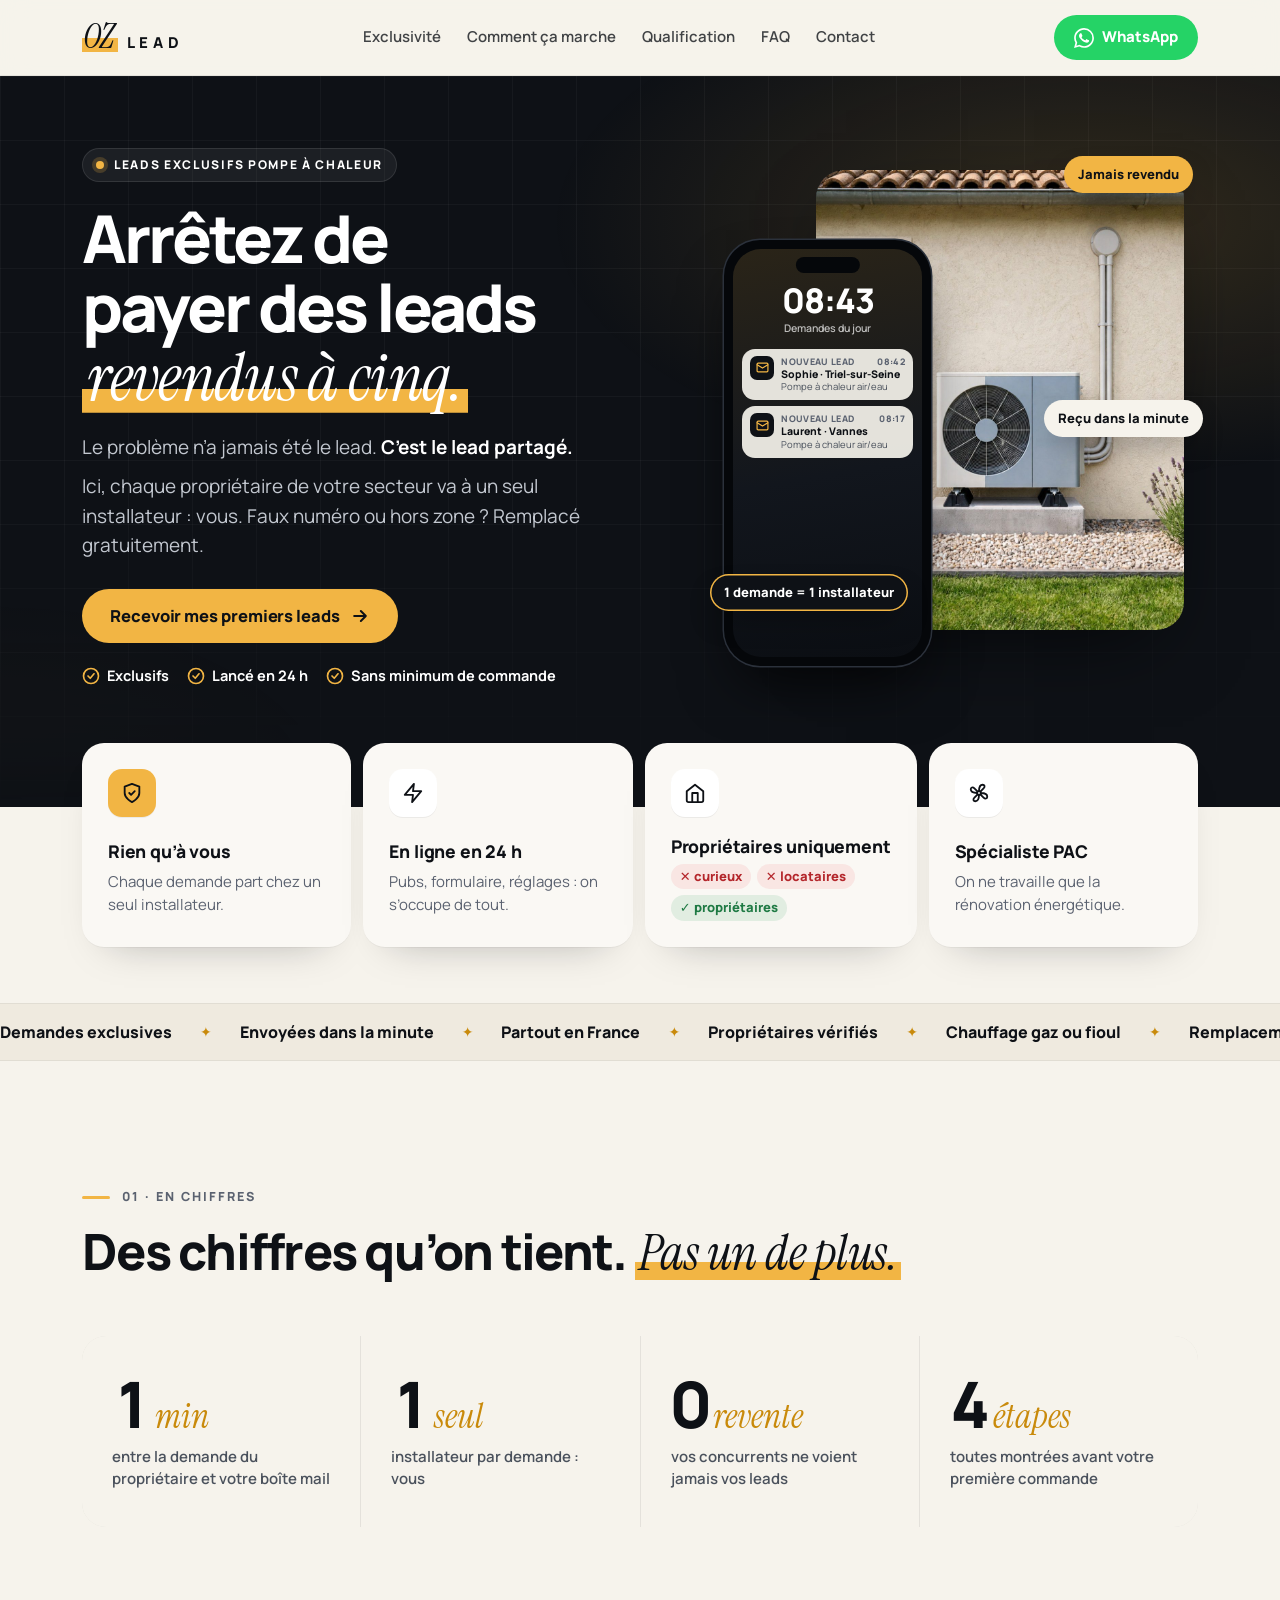
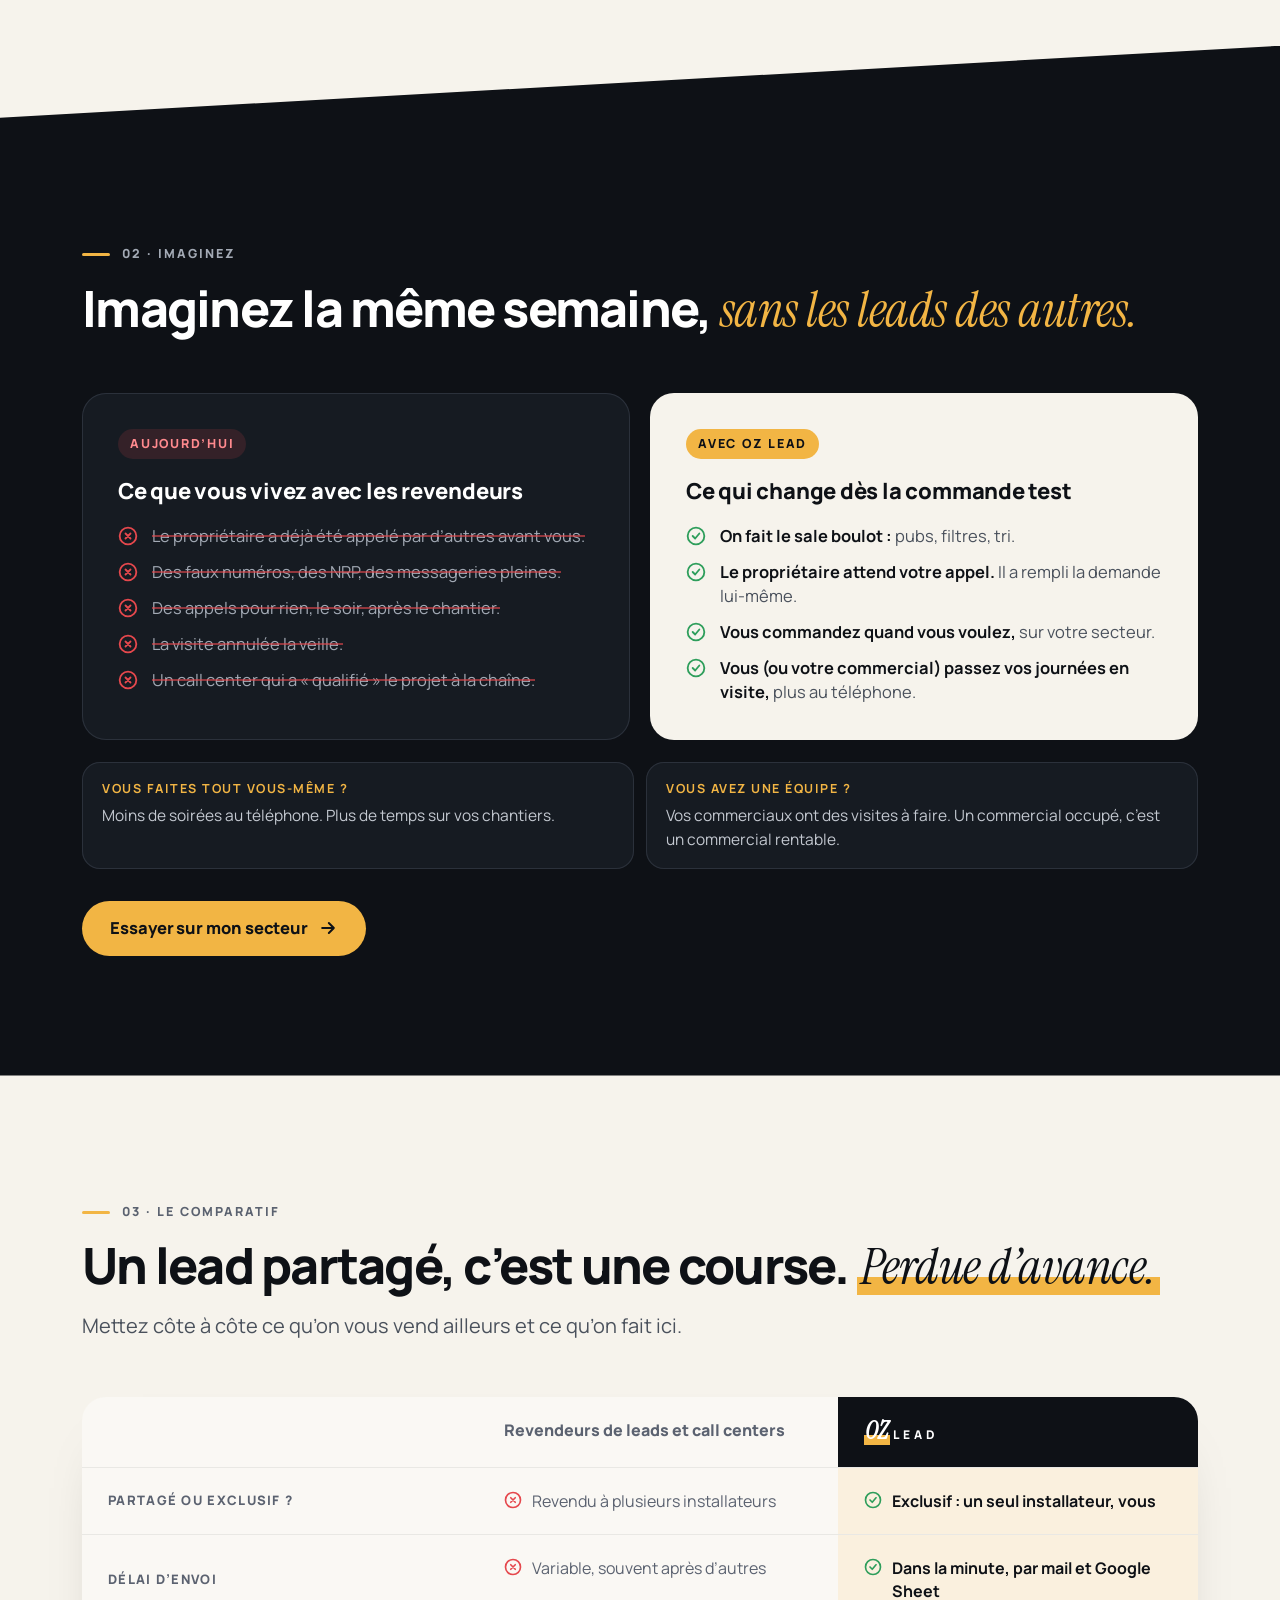
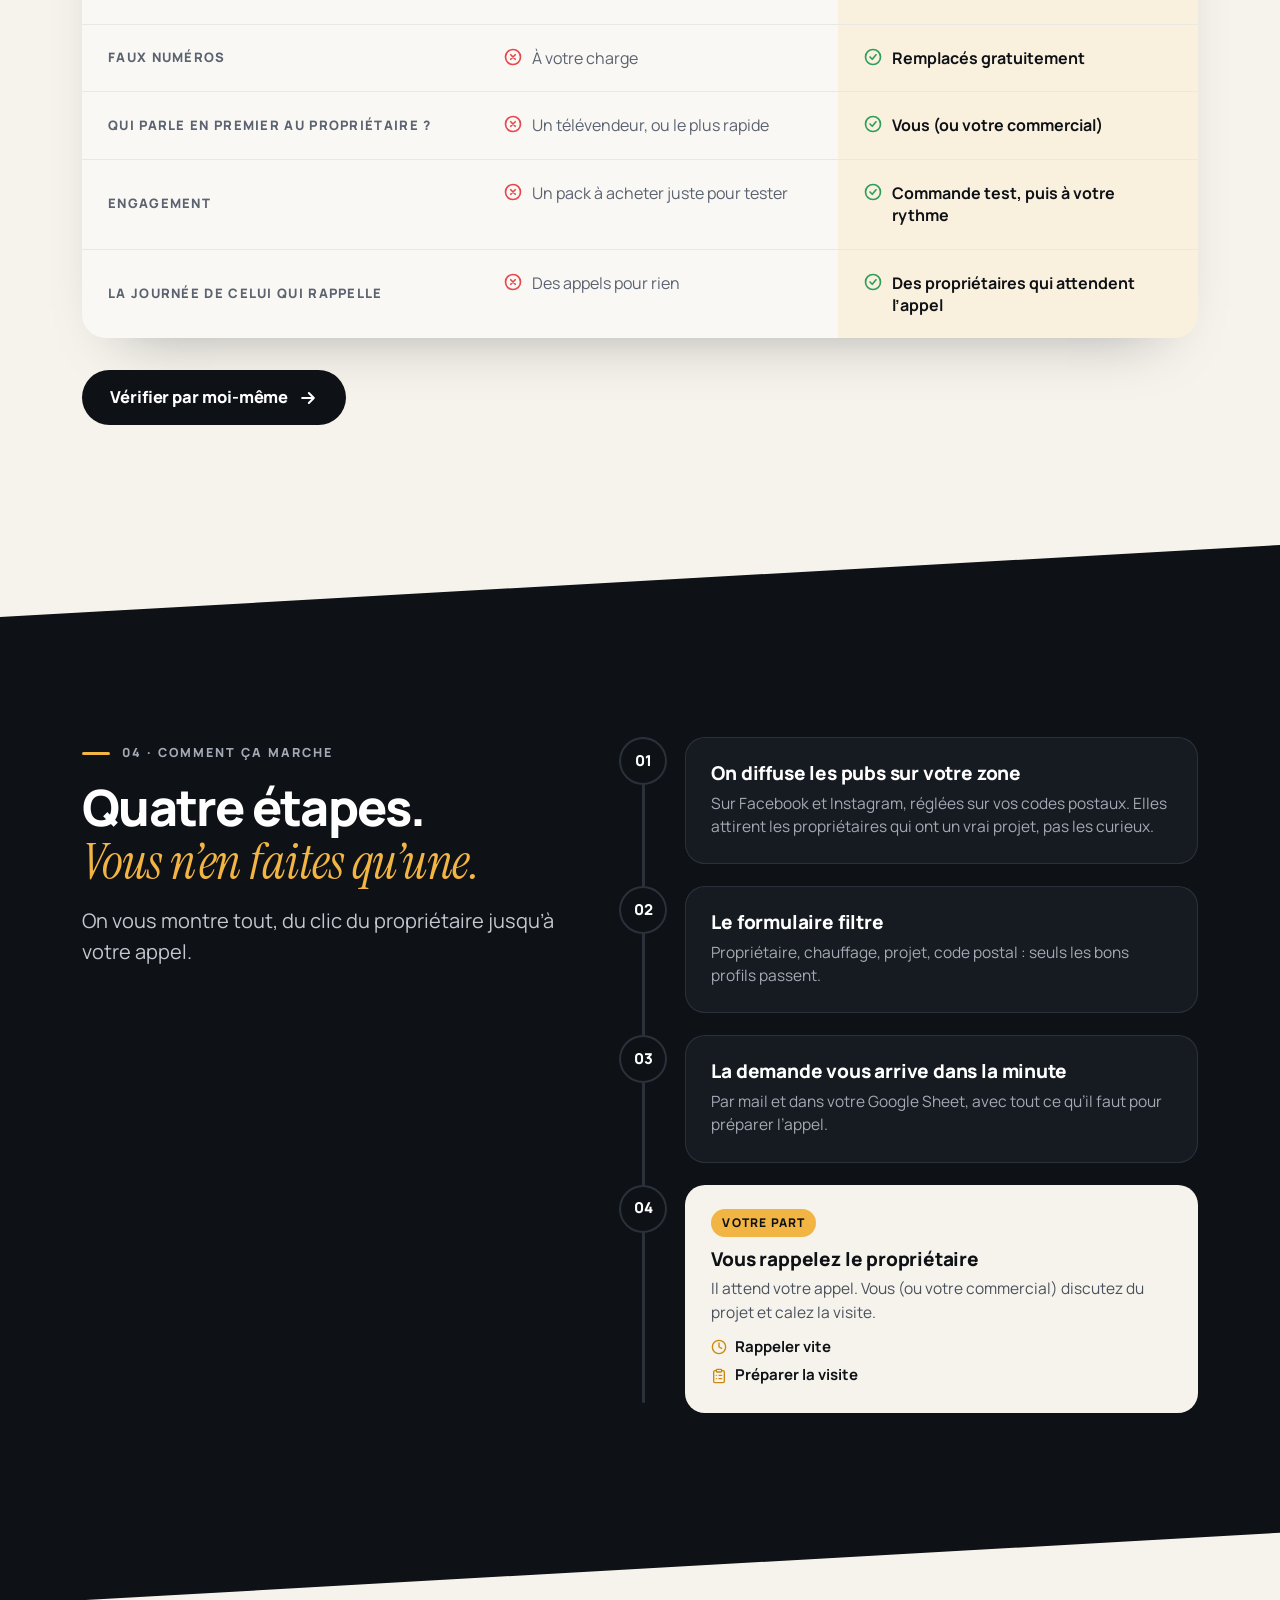
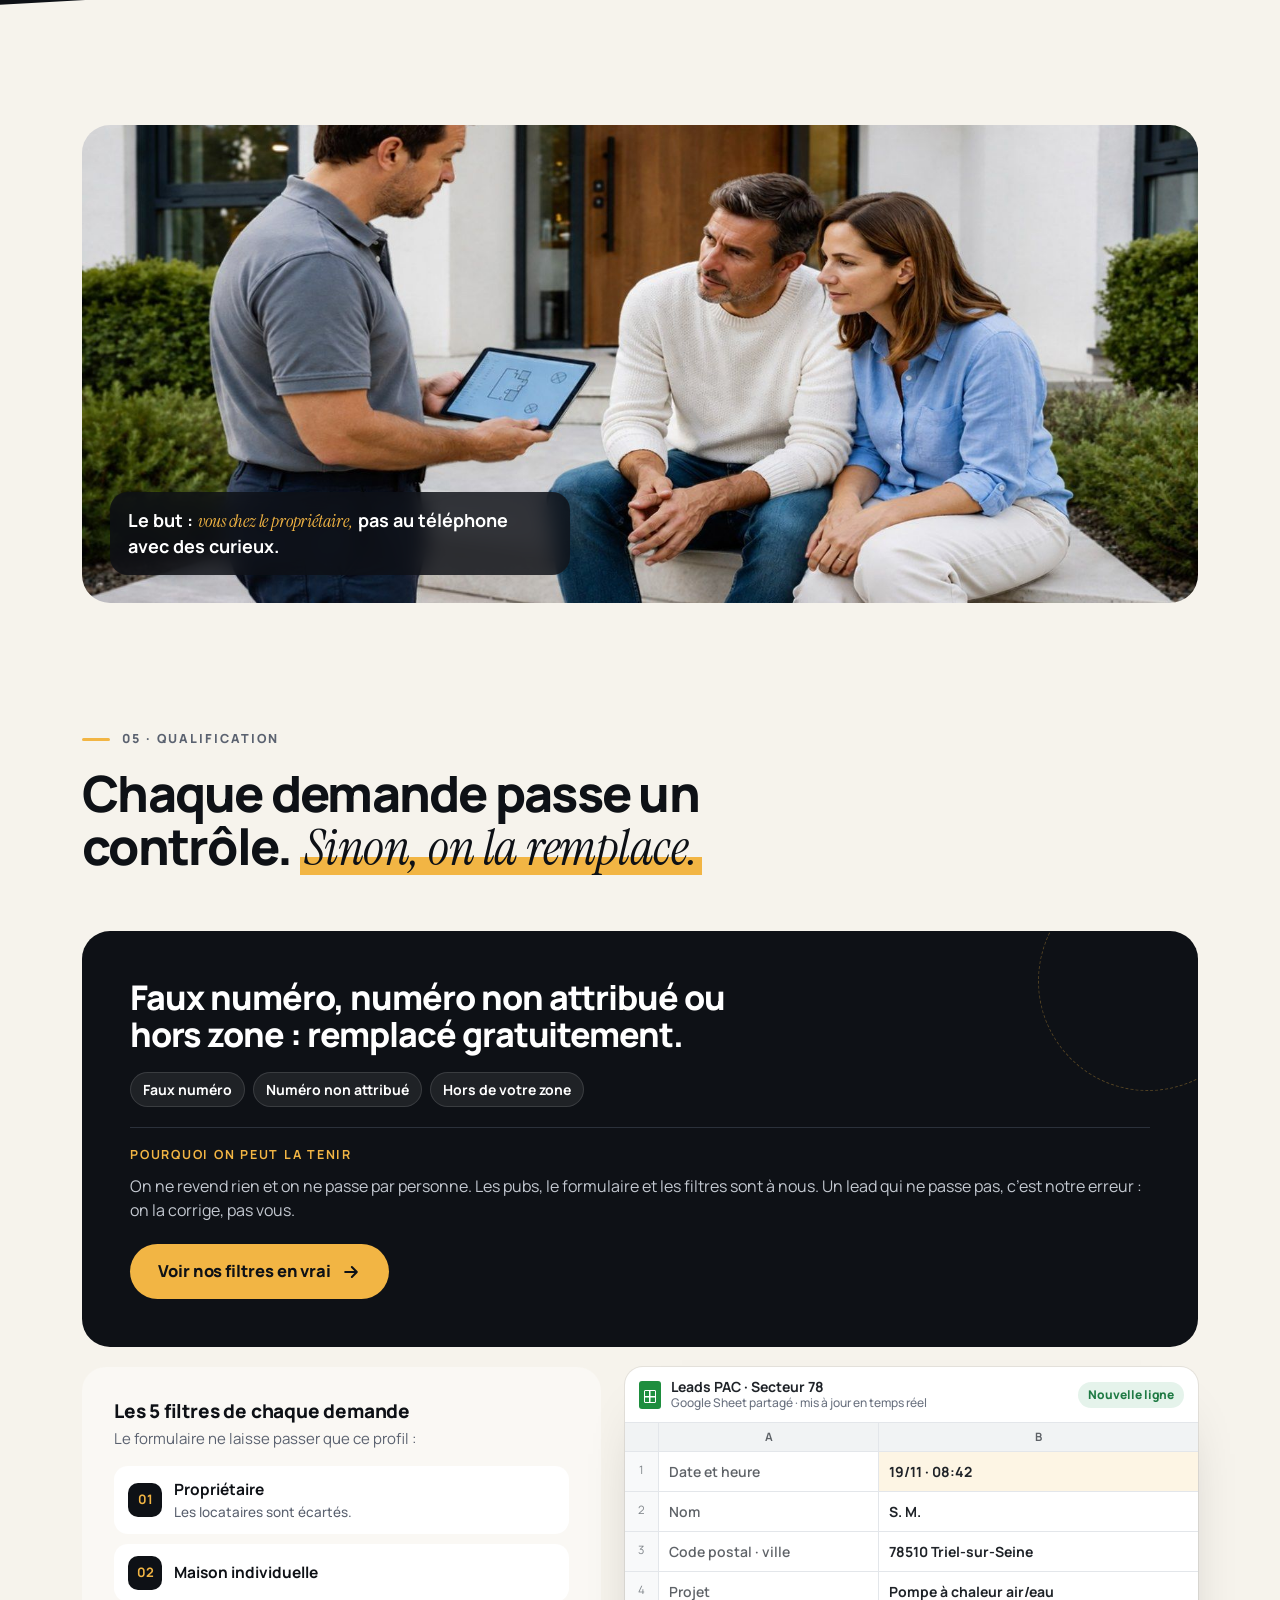
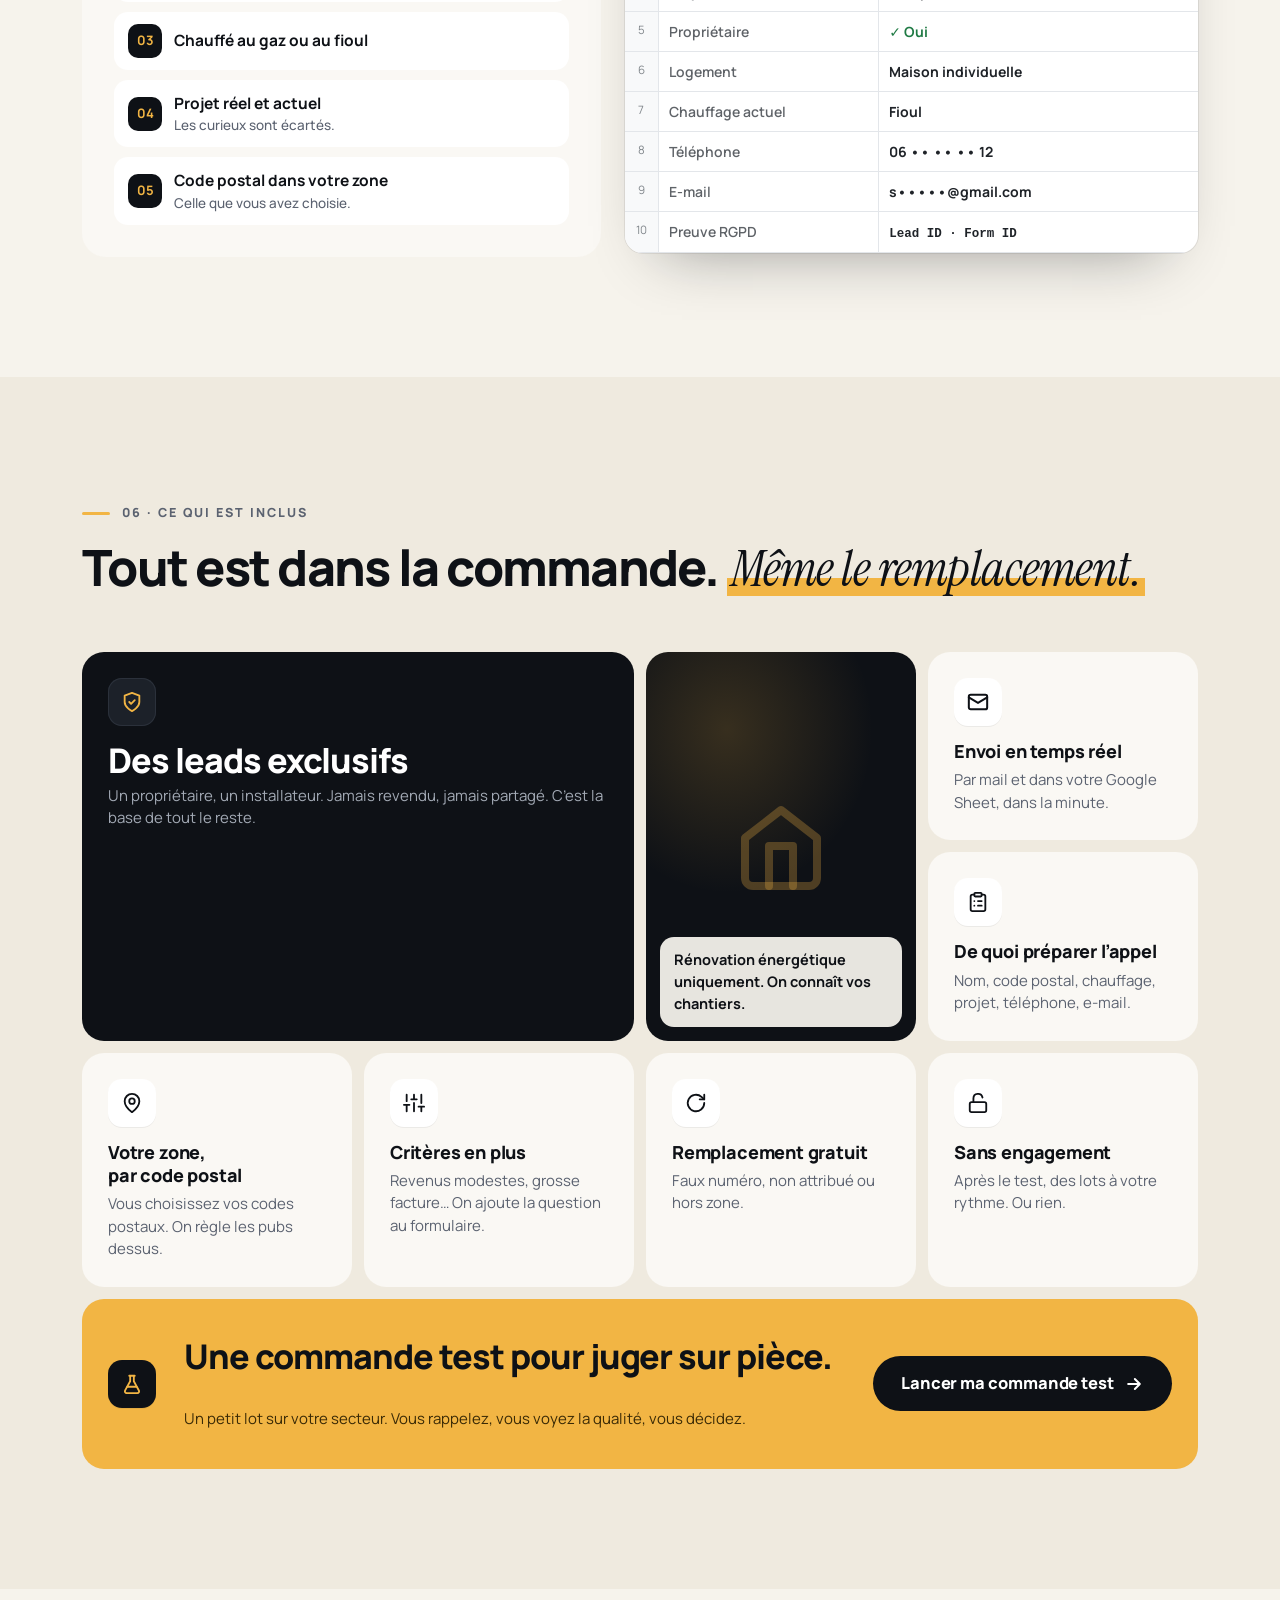
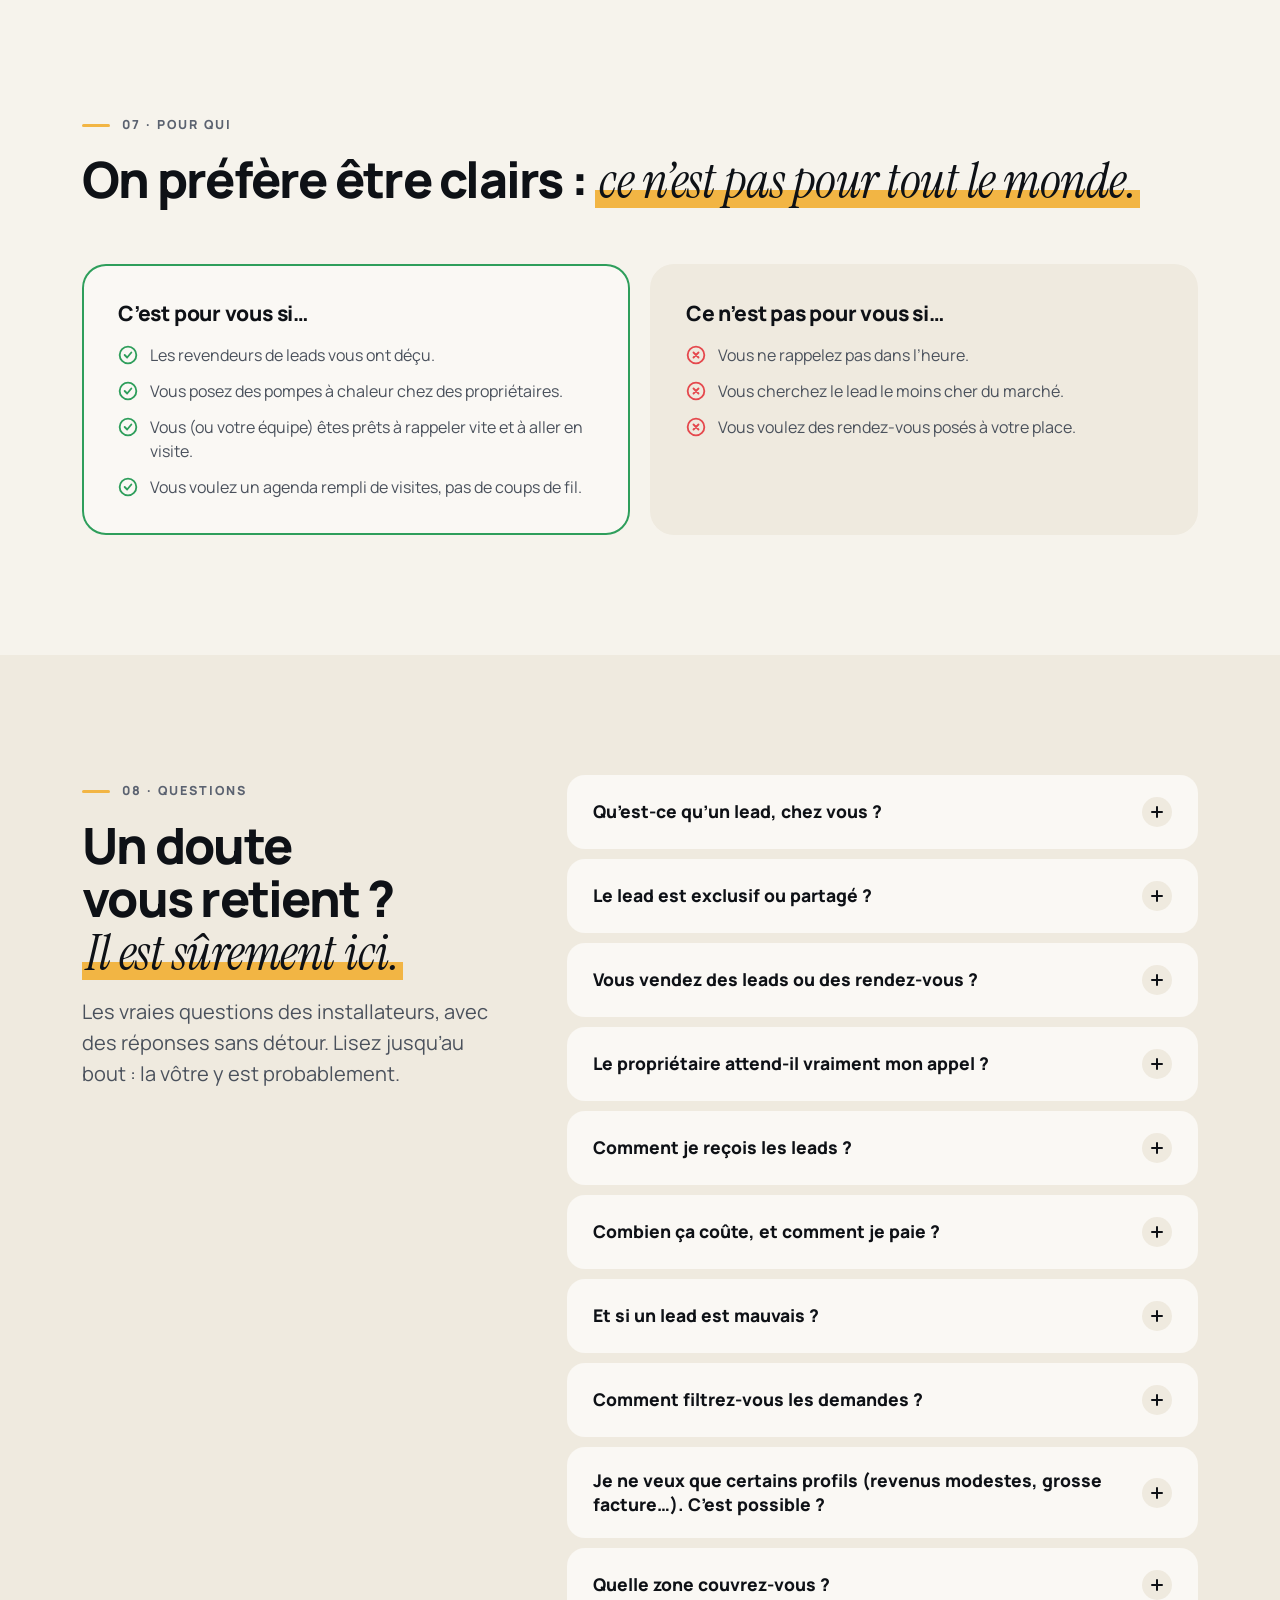
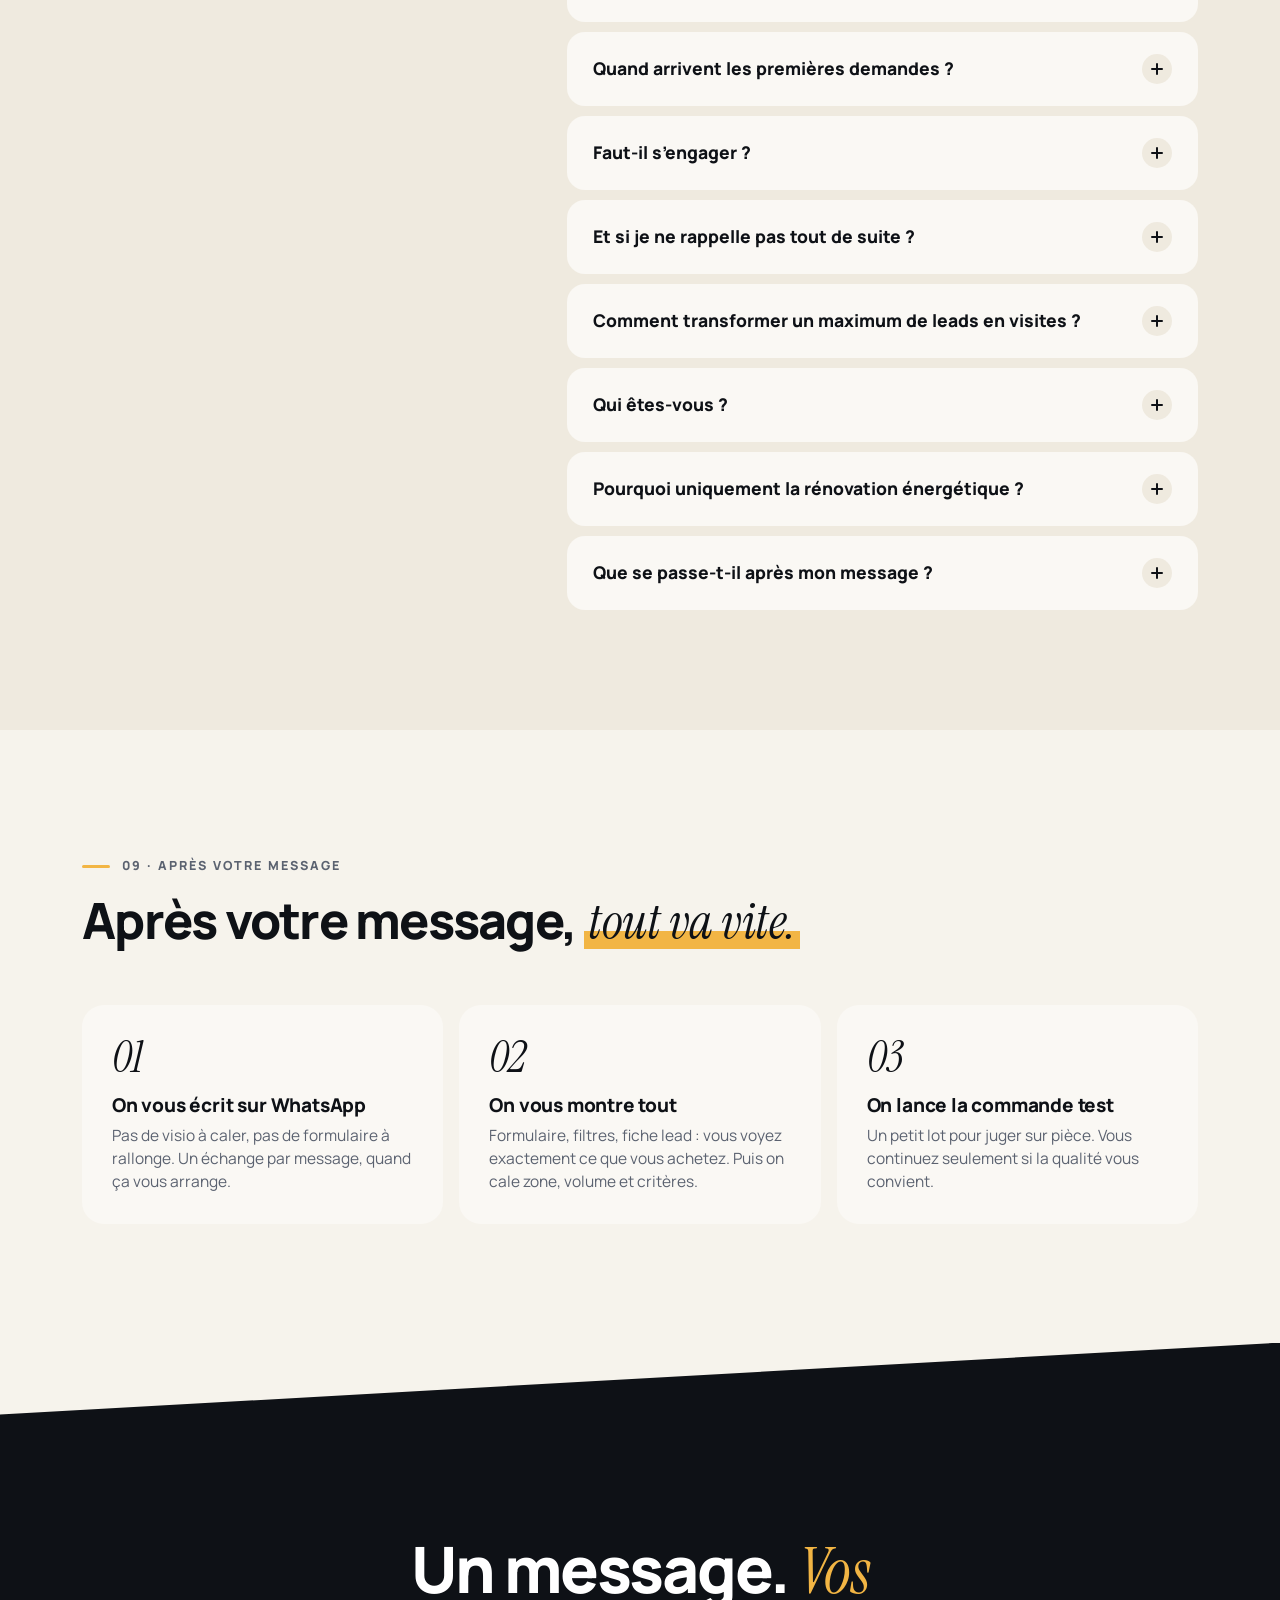
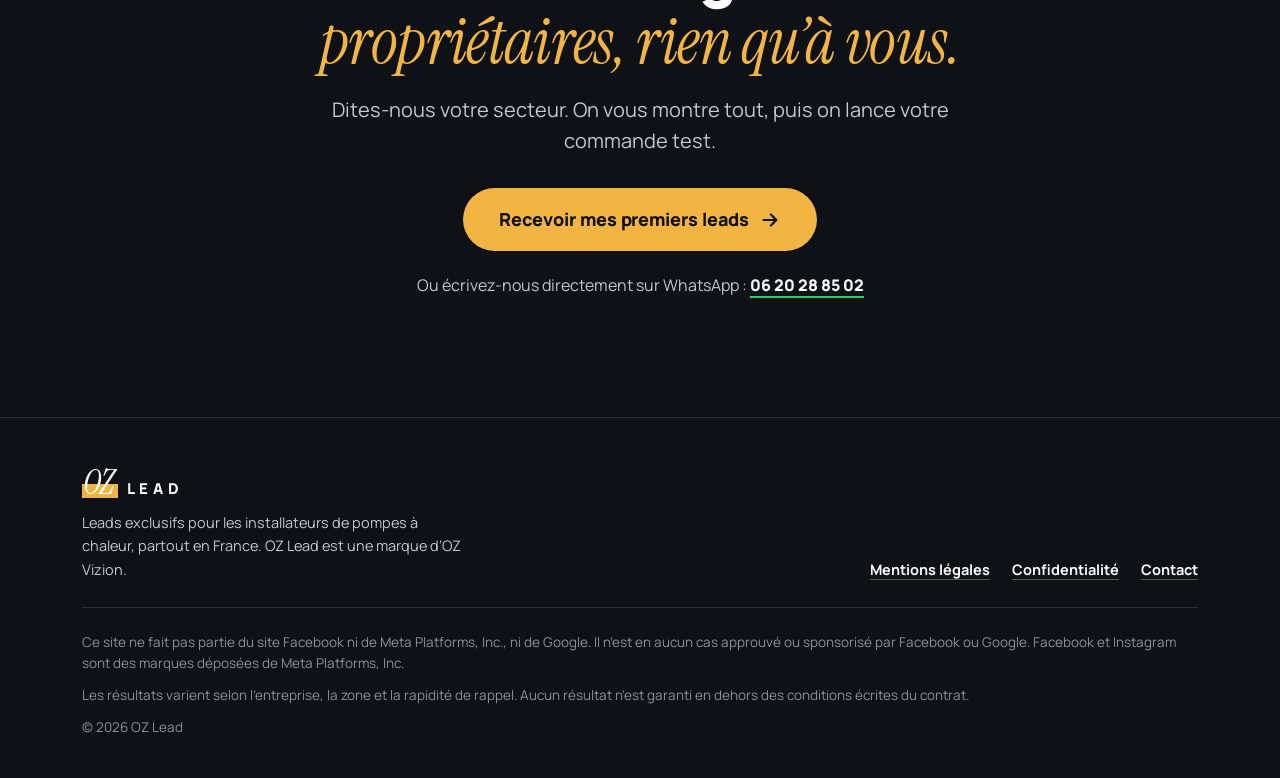
==== lead/index.html @ 81846f84 "Add files via upload" ====
<!DOCTYPE html>

<html class="no-js" lang="fr">
<head>
<meta charset="utf-8"/>
<meta content="width=device-width, initial-scale=1, viewport-fit=cover" name="viewport"/>
<title>OZ Lead · Leads exclusifs pour installateurs de pompes à chaleur</title>
<meta content="Des demandes de propriétaires pour votre secteur, envoyées à un seul installateur : vous. Filtrées, reçues dans la minute, remplacées si le numéro est faux. Commande test sans engagement." name="description"/>
<meta content="#0E1116" name="theme-color"/>
<meta content="website" property="og:type"/>
<meta content="fr_FR" property="og:locale"/>
<meta content="OZ Lead · Leads exclusifs pour installateurs PAC" property="og:title"/>
<meta content="Un propriétaire, un seul installateur : vous. Reçu dans la minute, remplacé si le numéro est faux." property="og:description"/>
<meta content="https://ozvizion.fr/lead/images/hero-pac.jpg" property="og:image"/>
<meta content="https://ozvizion.fr/lead/" property="og:url"/>
<link href="https://ozvizion.fr/lead/" rel="canonical"/>
<link href="assets/favicon.svg" rel="icon" type="image/svg+xml"/>
<link as="font" crossorigin="" href="assets/fonts/manrope.woff2" rel="preload" type="font/woff2"/>
<link as="font" crossorigin="" href="assets/fonts/instrument-serif-italic.woff2" rel="preload" type="font/woff2"/>
<link href="assets/style.css" rel="stylesheet"/>
<script>document.documentElement.classList.remove('no-js')</script>
</head>
<body class="has-mbar">
<svg aria-hidden="true" height="0" style="position:absolute" width="0">
<defs>
<symbol fill="none" id="i-arrow" stroke="currentColor" stroke-linecap="round" stroke-linejoin="round" stroke-width="2.4" viewbox="0 0 24 24"><path d="M5 12h14M13 6l6 6-6 6"></path></symbol>
<symbol fill="none" id="i-check" stroke="currentColor" stroke-linecap="round" stroke-linejoin="round" stroke-width="2.4" viewbox="0 0 24 24"><path d="M20 6 9 17l-5-5"></path></symbol>
<symbol fill="none" id="i-check-c" stroke="currentColor" stroke-linecap="round" stroke-linejoin="round" stroke-width="2.2" viewbox="0 0 24 24"><circle cx="12" cy="12" r="10"></circle><path d="m8 12 3 3 5-6"></path></symbol>
<symbol fill="none" id="i-x-c" stroke="currentColor" stroke-linecap="round" stroke-linejoin="round" stroke-width="2.2" viewbox="0 0 24 24"><circle cx="12" cy="12" r="10"></circle><path d="m15 9-6 6M9 9l6 6"></path></symbol>
<symbol fill="none" id="i-x" stroke="currentColor" stroke-linecap="round" stroke-linejoin="round" stroke-width="2.6" viewbox="0 0 24 24"><path d="M18 6 6 18M6 6l12 12"></path></symbol>
<symbol fill="none" id="i-mail" stroke="currentColor" stroke-linecap="round" stroke-linejoin="round" stroke-width="2.2" viewbox="0 0 24 24"><rect height="16" rx="2" width="20" x="2" y="4"></rect><path d="m22 7-10 6L2 7"></path></symbol>
<symbol fill="none" id="i-shield" stroke="currentColor" stroke-linecap="round" stroke-linejoin="round" stroke-width="2" viewbox="0 0 24 24"><path d="M12 22s8-4 8-10V5l-8-3-8 3v7c0 6 8 10 8 10z"></path><path d="m9 12 2 2 4-4"></path></symbol>
<symbol fill="none" id="i-zap" stroke="currentColor" stroke-linecap="round" stroke-linejoin="round" stroke-width="2" viewbox="0 0 24 24"><path d="M13 2 3 14h9l-1 8 10-12h-9l1-8z"></path></symbol>
<symbol fill="none" id="i-home" stroke="currentColor" stroke-linecap="round" stroke-linejoin="round" stroke-width="2" viewbox="0 0 24 24"><path d="m3 10 9-7 9 7v10a2 2 0 0 1-2 2H5a2 2 0 0 1-2-2z"></path><path d="M9 22V12h6v10"></path></symbol>
<symbol fill="none" id="i-fan" stroke="currentColor" stroke-linecap="round" stroke-linejoin="round" stroke-width="2" viewbox="0 0 24 24"><circle cx="12" cy="12" r="2"></circle><path d="M12 10c0-4 1-7 4-7 2 0 3 2 1 4l-3 3M14 12c4 0 7 1 7 4 0 2-2 3-4 1l-3-3M12 14c0 4-1 7-4 7-2 0-3-2-1-4l3-3M10 12c-4 0-7-1-7-4 0-2 2-3 4-1l3 3"></path></symbol>
<symbol fill="none" id="i-pin" stroke="currentColor" stroke-linecap="round" stroke-linejoin="round" stroke-width="2" viewbox="0 0 24 24"><path d="M20 10c0 6-8 12-8 12s-8-6-8-12a8 8 0 0 1 16 0z"></path><circle cx="12" cy="10" r="3"></circle></symbol>
<symbol fill="none" id="i-sliders" stroke="currentColor" stroke-linecap="round" stroke-linejoin="round" stroke-width="2" viewbox="0 0 24 24"><path d="M4 21v-7M4 10V3M12 21v-9M12 8V3M20 21v-5M20 12V3M1 14h6M9 8h6M17 16h6"></path></symbol>
<symbol fill="none" id="i-refresh" stroke="currentColor" stroke-linecap="round" stroke-linejoin="round" stroke-width="2" viewbox="0 0 24 24"><path d="M21 12a9 9 0 1 1-3-6.7L21 8"></path><path d="M21 3v5h-5"></path></symbol>
<symbol fill="none" id="i-flask" stroke="currentColor" stroke-linecap="round" stroke-linejoin="round" stroke-width="2" viewbox="0 0 24 24"><path d="M9 3h6M10 3v6L4.5 19A2 2 0 0 0 6.2 22h11.6a2 2 0 0 0 1.7-3L14 9V3"></path><path d="M7 15h10"></path></symbol>
<symbol fill="none" id="i-unlock" stroke="currentColor" stroke-linecap="round" stroke-linejoin="round" stroke-width="2" viewbox="0 0 24 24"><rect height="11" rx="2" width="18" x="3" y="11"></rect><path d="M7 11V7a5 5 0 0 1 9.9-1"></path></symbol>
<symbol fill="none" id="i-phone" stroke="currentColor" stroke-linecap="round" stroke-linejoin="round" stroke-width="2" viewbox="0 0 24 24"><path d="M22 16.9v3a2 2 0 0 1-2.2 2 19.8 19.8 0 0 1-8.6-3.1 19.5 19.5 0 0 1-6-6A19.8 19.8 0 0 1 2.1 4.2 2 2 0 0 1 4.1 2h3a2 2 0 0 1 2 1.7c.1.9.4 1.8.7 2.7a2 2 0 0 1-.5 2.1L8 9.8a16 16 0 0 0 6 6l1.3-1.3a2 2 0 0 1 2.1-.4c.9.3 1.8.6 2.7.7a2 2 0 0 1 1.7 2z"></path></symbol>
<symbol fill="none" id="i-clip" stroke="currentColor" stroke-linecap="round" stroke-linejoin="round" stroke-width="2" viewbox="0 0 24 24"><rect height="4" rx="1" width="8" x="8" y="2"></rect><path d="M16 4h2a2 2 0 0 1 2 2v14a2 2 0 0 1-2 2H6a2 2 0 0 1-2-2V6a2 2 0 0 1 2-2h2"></path><path d="M12 11h4M12 16h4M8 11h.01M8 16h.01"></path></symbol>
<symbol fill="none" id="i-sheet" stroke="currentColor" stroke-linecap="round" stroke-linejoin="round" stroke-width="2" viewbox="0 0 24 24"><rect height="18" rx="2" width="18" x="3" y="3"></rect><path d="M3 9h18M3 15h18M9 3v18"></path></symbol>
<symbol fill="none" id="i-clock" stroke="currentColor" stroke-linecap="round" stroke-linejoin="round" stroke-width="2" viewbox="0 0 24 24"><circle cx="12" cy="12" r="10"></circle><path d="M12 6v6l4 2"></path></symbol>
<symbol fill="none" id="i-msg" stroke="currentColor" stroke-linecap="round" stroke-linejoin="round" stroke-width="2" viewbox="0 0 24 24"><path d="M21 11.5a8.4 8.4 0 0 1-12.4 7.4L3 21l2.1-5.6A8.4 8.4 0 1 1 21 11.5z"></path></symbol>
<symbol fill="none" id="i-eye" stroke="currentColor" stroke-linecap="round" stroke-linejoin="round" stroke-width="2" viewbox="0 0 24 24"><path d="M2 12s3.5-7 10-7 10 7 10 7-3.5 7-10 7S2 12 2 12z"></path><circle cx="12" cy="12" r="3"></circle></symbol>
<symbol fill="none" id="i-mega" stroke="currentColor" stroke-linecap="round" stroke-linejoin="round" stroke-width="2" viewbox="0 0 24 24"><path d="m3 11 18-5v12L3 13v-2z"></path><path d="M11.6 16.8a3 3 0 1 1-5.8-1.6"></path></symbol>
<symbol fill="none" id="i-filter" stroke="currentColor" stroke-linecap="round" stroke-linejoin="round" stroke-width="2" viewbox="0 0 24 24"><path d="M22 3H2l8 9.5V19l4 2v-8.5L22 3z"></path></symbol>
<symbol fill="currentColor" id="i-wa" viewbox="0 0 24 24"><path d="M17.472 14.382c-.297-.149-1.758-.867-2.03-.967-.273-.099-.471-.148-.67.15-.197.297-.767.966-.94 1.164-.173.199-.347.223-.644.075-.297-.15-1.255-.463-2.39-1.475-.883-.788-1.48-1.761-1.653-2.059-.173-.297-.018-.458.13-.606.134-.133.298-.347.446-.52.149-.174.198-.298.298-.497.099-.198.05-.371-.025-.52-.075-.149-.669-1.612-.916-2.207-.242-.579-.487-.5-.669-.51-.173-.008-.371-.01-.57-.01-.198 0-.52.074-.792.372-.272.297-1.04 1.016-1.04 2.479 0 1.462 1.065 2.875 1.213 3.074.149.198 2.096 3.2 5.077 4.487.709.306 1.262.489 1.694.625.712.227 1.36.195 1.871.118.571-.085 1.758-.719 2.006-1.413.248-.694.248-1.289.173-1.413-.074-.124-.272-.198-.57-.347m-5.421 7.403h-.004a9.87 9.87 0 0 1-5.031-1.378l-.361-.214-3.741.982.998-3.648-.235-.374a9.86 9.86 0 0 1-1.51-5.26c.001-5.45 4.436-9.884 9.888-9.884 2.64 0 5.122 1.03 6.988 2.898a9.825 9.825 0 0 1 2.893 6.994c-.003 5.45-4.437 9.884-9.885 9.884m8.413-18.297A11.815 11.815 0 0 0 12.05 0C5.495 0 .16 5.335.157 11.892c0 2.096.547 4.142 1.588 5.945L.057 24l6.305-1.654a11.882 11.882 0 0 0 5.683 1.448h.005c6.554 0 11.89-5.335 11.893-11.893a11.821 11.821 0 0 0-3.48-8.413z"></path></symbol>
</defs>
</svg>
<a class="sr-only" href="#main">Aller au contenu</a>
<header class="topbar">
<div class="wrap">
<a aria-label="OZ Lead, accueil" class="logo" href="#top">
<span class="logo__oz">OZ</span><span class="logo__word">LEAD</span>
</a>
<nav aria-label="Navigation principale" class="nav">
<a href="#exclusif">Exclusivité</a>
<a href="#comment">Comment ça marche</a>
<a href="#qualification">Qualification</a>
<a href="#faq">FAQ</a>
<a href="contact.html">Contact</a>
</nav>
<div class="topbar__right">
<a class="topbar__contact" href="contact.html">Contact</a>
<a aria-label="Écrire sur WhatsApp" class="btn btn--wa btn--top" href="https://wa.me/33620288502" rel="noopener" target="_blank">
<svg aria-hidden="true" class="wa-ico bounce"><use href="#i-wa"></use></svg><span class="wa-label">WhatsApp</span>
</a>
</div>
</div>
</header>
<main id="main">
<!-- ================= 1. HERO ================= -->
<section class="hero" id="top">
<div class="wrap">
<div class="hero__text">
<p class="eyebrow"><span class="dot"></span>Leads exclusifs pompe à chaleur</p>
<h1>Arrêtez de payer des leads <span class="hl">revendus à cinq.</span></h1>
<p class="hero__sub">Le problème n’a jamais été le lead. <strong>C’est le lead partagé.</strong></p>
<p class="hero__sub">Ici, chaque propriétaire de votre secteur va à un seul installateur : vous. Faux numéro ou hors zone ? Remplacé gratuitement.</p>
<div class="btn-row">
<button class="btn btn--main" data-open="" type="button">Recevoir mes premiers leads <svg aria-hidden="true" class="arrow" height="20" width="20"><use href="#i-arrow"></use></svg></button>
</div>
<ul class="badges">
<li><svg aria-hidden="true" height="18" width="18"><use href="#i-check-c"></use></svg>Exclusifs</li>
<li><svg aria-hidden="true" height="18" width="18"><use href="#i-check-c"></use></svg>Lancé en 24 h</li>
<li><svg aria-hidden="true" height="18" width="18"><use href="#i-check-c"></use></svg>Sans minimum de commande</li>
</ul>
</div>
<div aria-hidden="true" class="hero__visual">
<div class="photo photo--hero">
<img alt="" fetchpriority="high" height="1350" src="images/hero-pac.jpg" width="1080"/>
</div>
<div class="phone">
<div class="phone__screen">
<div class="phone__time">08:43</div>
<div class="phone__date">Demandes du jour</div>
<div class="notifs">
<div class="notif"><div class="notif__ico"><svg><use href="#i-mail"></use></svg></div><div><div class="notif__top"><span>Nouveau lead</span><span>08:42</span></div><div class="notif__title">Sophie · Triel-sur-Seine</div><div class="notif__txt">Pompe à chaleur air/eau</div></div></div>
<div class="notif"><div class="notif__ico"><svg><use href="#i-mail"></use></svg></div><div><div class="notif__top"><span>Nouveau lead</span><span>08:17</span></div><div class="notif__title">Laurent · Vannes</div><div class="notif__txt">Pompe à chaleur air/eau</div></div></div>
<div class="notif"><div class="notif__ico"><svg><use href="#i-mail"></use></svg></div><div><div class="notif__top"><span>Nouveau lead</span><span>07:56</span></div><div class="notif__title">Nadia · Valence</div><div class="notif__txt">Pompe à chaleur air/eau</div></div></div>
<div class="notif"><div class="notif__ico"><svg><use href="#i-mail"></use></svg></div><div><div class="notif__top"><span>Nouveau lead</span><span>07:31</span></div><div class="notif__title">Thomas · Reims</div><div class="notif__txt">Pompe à chaleur air/eau</div></div></div>
</div>
</div>
</div>
<span class="sticker sticker--amber s1">Jamais revendu</span>
<span class="sticker sticker--line s2">1 demande = 1 installateur</span>
<span class="sticker sticker--cream s3">Reçu dans la minute</span>
</div>
</div>
</section>
<!-- ================= 1 bis. BÉNÉFICES ================= -->
<section class="benefits" id="exclusif">
<div class="wrap">
<div class="benefits__grid">
<article class="benefit reveal">
<div class="ico ico--amber"><svg aria-hidden="true"><use href="#i-shield"></use></svg></div>
<h3>Rien qu’à vous</h3>
<p>Chaque demande part chez un seul installateur.</p>
</article>
<article class="benefit reveal">
<div class="ico"><svg aria-hidden="true"><use href="#i-zap"></use></svg></div>
<h3>En ligne en 24 h</h3>
<p>Pubs, formulaire, réglages : on s’occupe de tout.</p>
</article>
<article class="benefit reveal">
<div class="ico"><svg aria-hidden="true"><use href="#i-home"></use></svg></div>
<h3>Propriétaires uniquement</h3>
<div class="tags"><span class="tag tag--no">✕ curieux</span><span class="tag tag--no">✕ locataires</span><span class="tag tag--yes">✓ propriétaires</span></div>
</article>
<article class="benefit reveal">
<div class="ico"><svg aria-hidden="true"><use href="#i-fan"></use></svg></div>
<h3>Spécialiste PAC</h3>
<p>On ne travaille que la rénovation énergétique.</p>
</article>
</div>
</div>
<!-- ================= 2. BANDEAU DÉFILANT ================= -->
<div aria-hidden="true" class="marquee">
<div class="marquee__track">
<div class="marquee__group">
<span class="marquee__item">Demandes exclusives</span><span class="marquee__item">Envoyées dans la minute</span><span class="marquee__item">Partout en France</span><span class="marquee__item">Propriétaires vérifiés</span><span class="marquee__item">Chauffage gaz ou fioul</span><span class="marquee__item">Remplacement gratuit</span><span class="marquee__item">Réglé sur vos codes postaux</span><span class="marquee__item">Sans engagement</span>
</div>
<div class="marquee__group">
<span class="marquee__item">Demandes exclusives</span><span class="marquee__item">Envoyées dans la minute</span><span class="marquee__item">Partout en France</span><span class="marquee__item">Propriétaires vérifiés</span><span class="marquee__item">Chauffage gaz ou fioul</span><span class="marquee__item">Remplacement gratuit</span><span class="marquee__item">Réglé sur vos codes postaux</span><span class="marquee__item">Sans engagement</span>
</div>
</div>
</div>
</section>
<!-- ================= 3. COMPTEURS ================= -->
<section aria-labelledby="t-chiffres" class="section">
<div class="wrap">
<div class="section-head reveal">
<p class="kicker">01 · En chiffres</p>
<h2 id="t-chiffres">Des chiffres qu’on tient. <span class="hl">Pas un de plus.</span></h2>
</div>
<div class="counters reveal">
<div class="counter">
<div class="counter__num"><span data-count="1">1</span><span class="counter__unit">min</span></div>
<p class="counter__label">entre la demande du propriétaire et votre boîte mail</p>
</div>
<div class="counter">
<div class="counter__num"><span data-count="1">1</span><span class="counter__unit">seul</span></div>
<p class="counter__label">installateur par demande : vous</p>
</div>
<div class="counter">
<div class="counter__num"><span data-count="0" data-from="5">0</span><span class="counter__unit">revente</span></div>
<p class="counter__label">vos concurrents ne voient jamais vos leads</p>
</div>
<div class="counter">
<div class="counter__num"><span data-count="4">4</span><span class="counter__unit">étapes</span></div>
<p class="counter__label">toutes montrées avant votre première commande</p>
</div>
</div>
</div>
</section>
<!-- ================= 4. IMAGINEZ ================= -->
<section aria-labelledby="t-imaginez" class="section dark diag-top">
<div class="wrap">
<div class="section-head reveal">
<p class="kicker">02 · Imaginez</p>
<h2 id="t-imaginez">Imaginez la même semaine, <span class="hl">sans les leads des autres.</span></h2>
</div>
<div class="ba">
<div class="ba__col ba__col--before reveal">
<span class="ba__label">Aujourd’hui</span>
<h3>Ce que vous vivez avec les revendeurs</h3>
<ul>
<li><svg aria-hidden="true"><use href="#i-x-c"></use></svg><span>Le propriétaire a déjà été appelé par d’autres avant vous.</span></li>
<li><svg aria-hidden="true"><use href="#i-x-c"></use></svg><span>Des faux numéros, des NRP, des messageries pleines.</span></li>
<li><svg aria-hidden="true"><use href="#i-x-c"></use></svg><span>Des appels pour rien, le soir, après le chantier.</span></li>
<li><svg aria-hidden="true"><use href="#i-x-c"></use></svg><span>La visite annulée la veille.</span></li>
<li><svg aria-hidden="true"><use href="#i-x-c"></use></svg><span>Un call center qui a « qualifié » le projet à la chaîne.</span></li>
</ul>
</div>
<div class="ba__col ba__col--after reveal">
<span class="ba__label">Avec OZ Lead</span>
<h3>Ce qui change dès la commande test</h3>
<ul>
<li><svg aria-hidden="true"><use href="#i-check-c"></use></svg><span><strong>On fait le sale boulot :</strong> pubs, filtres, tri.</span></li>
<li><svg aria-hidden="true"><use href="#i-check-c"></use></svg><span><strong>Le propriétaire attend votre appel.</strong> Il a rempli la demande lui-même.</span></li>
<li><svg aria-hidden="true"><use href="#i-check-c"></use></svg><span><strong>Vous commandez quand vous voulez,</strong> sur votre secteur.</span></li>
<li><svg aria-hidden="true"><use href="#i-check-c"></use></svg><span><strong>Vous (ou votre commercial) passez vos journées en visite,</strong> plus au téléphone.</span></li>
</ul>
</div>
</div>
<div class="profiles">
<div class="profile reveal"><b>Vous faites tout vous-même ?</b>Moins de soirées au téléphone. Plus de temps sur vos chantiers.</div>
<div class="profile reveal"><b>Vous avez une équipe ?</b>Vos commerciaux ont des visites à faire. Un commercial occupé, c’est un commercial rentable.</div>
</div>
<div class="btn-row reveal">
<button class="btn btn--main" data-open="" type="button">Essayer sur mon secteur <svg aria-hidden="true" class="arrow" height="20" width="20"><use href="#i-arrow"></use></svg></button>
</div>
</div>
</section>
<!-- ================= 5. COMPARATIF ================= -->
<section aria-labelledby="t-compare" class="section">
<div class="wrap">
<div class="section-head reveal">
<p class="kicker">03 · Le comparatif</p>
<h2 id="t-compare">Un lead partagé, c’est une course. <span class="hl">Perdue d’avance.</span></h2>
<p class="lead">Mettez côte à côte ce qu’on vous vend ailleurs et ce qu’on fait ici.</p>
</div>
<div aria-label="Revendeurs de leads et call centers comparés à OZ Lead" class="compare reveal" role="table">
<div class="compare__row compare__head" role="row">
<div class="compare__crit" role="columnheader">Critère</div>
<div class="compare__cell compare__cell--them" role="columnheader">Revendeurs de leads et call centers</div>
<div class="compare__cell compare__cell--us" role="columnheader"><span class="logo__oz" style="font-size:24px">OZ</span> <span class="logo__word" style="font-size:12px">LEAD</span></div>
</div>
<div class="compare__row" role="row">
<div class="compare__crit" role="rowheader">Partagé ou exclusif ?</div>
<div class="compare__cell compare__cell--them" role="cell"><svg aria-hidden="true"><use href="#i-x-c"></use></svg><span>Revendu à plusieurs installateurs</span></div>
<div class="compare__cell compare__cell--us" role="cell"><svg aria-hidden="true"><use href="#i-check-c"></use></svg><span>Exclusif : un seul installateur, vous</span></div>
</div>
<div class="compare__row" role="row">
<div class="compare__crit" role="rowheader">Délai d’envoi</div>
<div class="compare__cell compare__cell--them" role="cell"><svg aria-hidden="true"><use href="#i-x-c"></use></svg><span>Variable, souvent après d’autres</span></div>
<div class="compare__cell compare__cell--us" role="cell"><svg aria-hidden="true"><use href="#i-check-c"></use></svg><span>Dans la minute, par mail et Google Sheet</span></div>
</div>
<div class="compare__row" role="row">
<div class="compare__crit" role="rowheader">Faux numéros</div>
<div class="compare__cell compare__cell--them" role="cell"><svg aria-hidden="true"><use href="#i-x-c"></use></svg><span>À votre charge</span></div>
<div class="compare__cell compare__cell--us" role="cell"><svg aria-hidden="true"><use href="#i-check-c"></use></svg><span>Remplacés gratuitement</span></div>
</div>
<div class="compare__row" role="row">
<div class="compare__crit" role="rowheader">Qui parle en premier au propriétaire ?</div>
<div class="compare__cell compare__cell--them" role="cell"><svg aria-hidden="true"><use href="#i-x-c"></use></svg><span>Un télévendeur, ou le plus rapide</span></div>
<div class="compare__cell compare__cell--us" role="cell"><svg aria-hidden="true"><use href="#i-check-c"></use></svg><span>Vous (ou votre commercial)</span></div>
</div>
<div class="compare__row" role="row">
<div class="compare__crit" role="rowheader">Engagement</div>
<div class="compare__cell compare__cell--them" role="cell"><svg aria-hidden="true"><use href="#i-x-c"></use></svg><span>Un pack à acheter juste pour tester</span></div>
<div class="compare__cell compare__cell--us" role="cell"><svg aria-hidden="true"><use href="#i-check-c"></use></svg><span>Commande test, puis à votre rythme</span></div>
</div>
<div class="compare__row" role="row">
<div class="compare__crit" role="rowheader">La journée de celui qui rappelle</div>
<div class="compare__cell compare__cell--them" role="cell"><svg aria-hidden="true"><use href="#i-x-c"></use></svg><span>Des appels pour rien</span></div>
<div class="compare__cell compare__cell--us" role="cell"><svg aria-hidden="true"><use href="#i-check-c"></use></svg><span>Des propriétaires qui attendent l’appel</span></div>
</div>
</div>
<div class="btn-row reveal">
<button class="btn btn--ink" data-open="" type="button">Vérifier par moi-même <svg aria-hidden="true" class="arrow" height="20" width="20"><use href="#i-arrow"></use></svg></button>
</div>
</div>
</section>
<!-- ================= 6. COMMENT ÇA MARCHE ================= -->
<section aria-labelledby="t-comment" class="section dark diag-both" id="comment">
<div class="wrap how">
<div class="section-head reveal">
<p class="kicker">04 · Comment ça marche</p>
<h2 id="t-comment">Quatre étapes. <span class="hl">Vous n’en faites qu’une.</span></h2>
<p class="lead">On vous montre tout, du clic du propriétaire jusqu’à votre appel.</p>
</div>
<ol class="steps" data-steps="">
<li aria-hidden="true" class="steps__rail"><span class="steps__fill"></span></li>
<li class="step">
<span class="step__num">01</span>
<div class="step__card">
<h3>On diffuse les pubs sur votre zone</h3>
<p>Sur Facebook et Instagram, réglées sur vos codes postaux. Elles attirent les propriétaires qui ont un vrai projet, pas les curieux.</p>
</div>
</li>
<li class="step">
<span class="step__num">02</span>
<div class="step__card">
<h3>Le formulaire filtre</h3>
<p>Propriétaire, chauffage, projet, code postal : seuls les bons profils passent.</p>
</div>
</li>
<li class="step">
<span class="step__num">03</span>
<div class="step__card">
<h3>La demande vous arrive dans la minute</h3>
<p>Par mail et dans votre Google Sheet, avec tout ce qu’il faut pour préparer l’appel.</p>
</div>
</li>
<li class="step step--you">
<span class="step__num">04</span>
<div class="step__card">
<span class="yourpart">Votre part</span>
<h3>Vous rappelez le propriétaire</h3>
<p>Il attend votre appel. Vous (ou votre commercial) discutez du projet et calez la visite.</p>
<ul class="yourpart-list">
<li><svg aria-hidden="true"><use href="#i-clock"></use></svg>Rappeler vite</li>
<li><svg aria-hidden="true"><use href="#i-clip"></use></svg>Préparer la visite</li>
</ul>
</div>
</li>
</ol>
</div>
</section>
<!-- ================= Photo technicien ================= -->
<section class="section" style="padding-bottom:0">
<div class="wrap">
<figure class="band reveal" style="margin:0">
<img alt="Un technicien montre un projet sur tablette à un couple devant sa maison" height="900" loading="lazy" src="images/technicien-couple.jpg" width="1600"/>
<figcaption class="band__caption">Le but : <span class="hl">vous chez le propriétaire,</span> pas au téléphone avec des curieux.</figcaption>
</figure>
</div>
</section>
<!-- ================= 8. QUALIFICATION ================= -->
<section aria-labelledby="t-qualif" class="section" id="qualification">
<div class="wrap">
<div class="section-head reveal">
<p class="kicker">05 · Qualification</p>
<h2 id="t-qualif">Chaque demande passe un contrôle. <span class="hl">Sinon, on la remplace.</span></h2>
</div>
<div class="guarantee reveal">
<h3>Faux numéro, numéro non attribué ou hors zone : remplacé gratuitement.</h3>
<div class="guarantee__list"><span>Faux numéro</span><span>Numéro non attribué</span><span>Hors de votre zone</span></div>
<div class="guarantee__why">
<b>Pourquoi on peut la tenir</b>
<p>On ne revend rien et on ne passe par personne. Les pubs, le formulaire et les filtres sont à nous. Un lead qui ne passe pas, c’est notre erreur : on la corrige, pas vous.</p>
</div>
<div class="btn-row" style="margin-top:22px">
<button class="btn btn--main" data-open="" type="button">Voir nos filtres en vrai <svg aria-hidden="true" class="arrow" height="20" width="20"><use href="#i-arrow"></use></svg></button>
</div>
</div>
<div class="qual">
<div class="filters reveal">
<h3>Les 5 filtres de chaque demande</h3>
<p>Le formulaire ne laisse passer que ce profil :</p>
<ol>
<li><span>Propriétaire<small>Les locataires sont écartés.</small></span></li>
<li><span>Maison individuelle</span></li>
<li><span>Chauffé au gaz ou au fioul</span></li>
<li><span>Projet réel et actuel<small>Les curieux sont écartés.</small></span></li>
<li><span>Code postal dans votre zone<small>Celle que vous avez choisie.</small></span></li>
</ol>
</div>
<div aria-label="Fiche lead telle que vous la recevez dans le Google Sheet" class="sheet reveal">
<div class="sheet__bar">
<span aria-hidden="true" class="sheet__doc"></span>
<div class="sheet__title">Leads PAC · Secteur 78<small>Google Sheet partagé · mis à jour en temps réel</small></div>
<span class="sheet__new">Nouvelle ligne</span>
</div>
<div class="sheet__grid">
<div class="sheet__h"></div><div class="sheet__h">A</div><div class="sheet__h">B</div>
<div class="sheet__n">1</div><div class="sheet__k">Date et heure</div><div class="sheet__v sel">19/11 · 08:42</div>
<div class="sheet__n">2</div><div class="sheet__k">Nom</div><div class="sheet__v">S. M.</div>
<div class="sheet__n">3</div><div class="sheet__k">Code postal · ville</div><div class="sheet__v">78510 Triel-sur-Seine</div>
<div class="sheet__n">4</div><div class="sheet__k">Projet</div><div class="sheet__v">Pompe à chaleur air/eau</div>
<div class="sheet__n">5</div><div class="sheet__k">Propriétaire</div><div class="sheet__v"><span class="ok">✓ Oui</span></div>
<div class="sheet__n">6</div><div class="sheet__k">Logement</div><div class="sheet__v">Maison individuelle</div>
<div class="sheet__n">7</div><div class="sheet__k">Chauffage actuel</div><div class="sheet__v">Fioul</div>
<div class="sheet__n">8</div><div class="sheet__k">Téléphone</div><div class="sheet__v">06 •• •• •• 12</div>
<div class="sheet__n">9</div><div class="sheet__k">E-mail</div><div class="sheet__v">s•••••@gmail.com</div>
<div class="sheet__n">10</div><div class="sheet__k">Preuve RGPD</div><div class="sheet__v"><span class="mono">Lead ID · Form ID</span></div>
</div>
</div>
</div>
</div>
</section>
<!-- ================= 9. CE QUI EST INCLUS ================= -->
<section aria-labelledby="t-inclus" class="section" style="background:var(--cream-2)">
<div class="wrap">
<div class="section-head reveal">
<p class="kicker">06 · Ce qui est inclus</p>
<h2 id="t-inclus">Tout est dans la commande. <span class="hl">Même le remplacement.</span></h2>
</div>
<div class="bento">
<article class="tile tile--dark tile--xl tile--wide reveal">
<div class="ico ico--dark"><svg aria-hidden="true"><use href="#i-shield"></use></svg></div>
<h3 class="big">Des leads exclusifs</h3>
<p>Un propriétaire, un installateur. Jamais revendu, jamais partagé. C’est la base de tout le reste.</p>
</article>
<figure class="tile tile--photo tile--tall reveal" style="margin:0">
<span aria-hidden="true" class="tile__deco"><svg><use href="#i-home"></use></svg></span>
<img alt="Façade en cours d'isolation par l'extérieur, avec échafaudage" height="1067" loading="lazy" src="images/facade-ite.jpg" width="1600"/>
<figcaption class="tile__over">Rénovation énergétique uniquement. On connaît vos chantiers.</figcaption>
</figure>
<article class="tile reveal">
<div class="ico"><svg aria-hidden="true"><use href="#i-mail"></use></svg></div>
<h3>Envoi en temps réel</h3>
<p>Par mail et dans votre Google Sheet, dans la minute.</p>
</article>
<article class="tile reveal">
<div class="ico"><svg aria-hidden="true"><use href="#i-clip"></use></svg></div>
<h3>De quoi préparer l’appel</h3>
<p>Nom, code postal, chauffage, projet, téléphone, e-mail.</p>
</article>
<article class="tile reveal">
<div class="ico"><svg aria-hidden="true"><use href="#i-pin"></use></svg></div>
<h3>Votre zone, par code postal</h3>
<p>Vous choisissez vos codes postaux. On règle les pubs dessus.</p>
</article>
<article class="tile reveal">
<div class="ico"><svg aria-hidden="true"><use href="#i-sliders"></use></svg></div>
<h3>Critères en plus</h3>
<p>Revenus modestes, grosse facture… On ajoute la question au formulaire.</p>
</article>
<article class="tile reveal">
<div class="ico"><svg aria-hidden="true"><use href="#i-refresh"></use></svg></div>
<h3>Remplacement gratuit</h3>
<p>Faux numéro, non attribué ou hors zone.</p>
</article>
<article class="tile reveal">
<div class="ico"><svg aria-hidden="true"><use href="#i-unlock"></use></svg></div>
<h3>Sans engagement</h3>
<p>Après le test, des lots à votre rythme. Ou rien.</p>
</article>
<article class="tile tile--amber tile--full reveal">
<div class="ico"><svg aria-hidden="true"><use href="#i-flask"></use></svg></div>
<h3 class="big">Une commande test pour juger sur pièce.</h3>
<p>Un petit lot sur votre secteur. Vous rappelez, vous voyez la qualité, vous décidez.</p>
<div class="btn-row" style="margin-top:20px">
<button class="btn btn--ink" data-open="" type="button">Lancer ma commande test <svg aria-hidden="true" class="arrow" height="20" width="20"><use href="#i-arrow"></use></svg></button>
</div>
</article>
</div>
</div>
</section>
<!-- ================= 10. POUR QUI ================= -->
<section aria-labelledby="t-pourqui" class="section">
<div class="wrap">
<div class="section-head reveal">
<p class="kicker">07 · Pour qui</p>
<h2 id="t-pourqui">On préfère être clairs : <span class="hl">ce n’est pas pour tout le monde.</span></h2>
</div>
<div class="fit">
<div class="fit__col fit__col--yes reveal">
<h3>C’est pour vous si…</h3>
<ul>
<li><svg aria-hidden="true"><use href="#i-check-c"></use></svg>Les revendeurs de leads vous ont déçu.</li>
<li><svg aria-hidden="true"><use href="#i-check-c"></use></svg>Vous posez des pompes à chaleur chez des propriétaires.</li>
<li><svg aria-hidden="true"><use href="#i-check-c"></use></svg>Vous (ou votre équipe) êtes prêts à rappeler vite et à aller en visite.</li>
<li><svg aria-hidden="true"><use href="#i-check-c"></use></svg>Vous voulez un agenda rempli de visites, pas de coups de fil.</li>
</ul>
</div>
<div class="fit__col fit__col--no reveal">
<h3>Ce n’est pas pour vous si…</h3>
<ul>
<li><svg aria-hidden="true"><use href="#i-x-c"></use></svg>Vous ne rappelez pas dans l’heure.</li>
<li><svg aria-hidden="true"><use href="#i-x-c"></use></svg>Vous cherchez le lead le moins cher du marché.</li>
<li><svg aria-hidden="true"><use href="#i-x-c"></use></svg>Vous voulez des rendez-vous posés à votre place.</li>
</ul>
</div>
</div>
</div>
</section>
<!-- ================= 11. FAQ ================= -->
<section aria-labelledby="t-faq" class="section" id="faq" style="background:var(--cream-2)">
<div class="wrap faq-layout">
<div class="section-head reveal">
<p class="kicker">08 · Questions</p>
<h2 id="t-faq">Un doute vous retient ? <span class="hl">Il est sûrement ici.</span></h2>
<p class="lead">Les vraies questions des installateurs, avec des réponses sans détour. Lisez jusqu’au bout : la vôtre y est probablement.</p>
</div>
<div class="faq">
<details><summary>Qu’est-ce qu’un lead, chez vous ?<span class="pm"></span></summary><p class="answer">Un propriétaire de votre zone qui a rempli lui-même notre formulaire pour un projet de pompe à chaleur.</p></details>
<details><summary>Le lead est exclusif ou partagé ?<span class="pm"></span></summary><p class="answer">Exclusif. Chaque demande part chez un seul installateur : vous.</p></details>
<details><summary>Vous vendez des leads ou des rendez-vous ?<span class="pm"></span></summary><p class="answer">Des leads. Vous gardez la main : vous (ou votre commercial) parlez en premier au propriétaire, avec vos mots, et vous calez la visite dans votre agenda.</p></details>
<details><summary>Le propriétaire attend-il vraiment mon appel ?<span class="pm"></span></summary><p class="answer">Oui. Il a rempli le formulaire lui-même et il sait qu’une entreprise de sa zone va le rappeler.</p></details>
<details><summary>Comment je reçois les leads ?<span class="pm"></span></summary><p class="answer">Par mail et dans un Google Sheet partagé, dans la minute.</p></details>
<details><summary>Combien ça coûte, et comment je paie ?<span class="pm"></span></summary><p class="answer">On commence par une commande test d’un petit lot, puis vous payez d’avance, lot par lot. Le prix dépend de votre zone et de vos travaux : on le fixe ensemble pendant l’échange sur WhatsApp.</p></details>
<details><summary>Et si un lead est mauvais ?<span class="pm"></span></summary><p class="answer">Faux numéro, hors zone ou personne qui n’a rien demandé : on le remplace gratuitement.</p></details>
<details><summary>Comment filtrez-vous les demandes ?<span class="pm"></span></summary><p class="answer">Les pubs visent les propriétaires qui ont un vrai projet. Ensuite, le formulaire vérifie le statut de propriétaire, la maison individuelle, le chauffage actuel, le projet et le code postal.</p></details>
<details><summary>Je ne veux que certains profils (revenus modestes, grosse facture…). C’est possible ?<span class="pm"></span></summary><p class="answer">Oui. Dites-le pendant l’échange sur WhatsApp : on ajoute la question au formulaire.</p></details>
<details><summary>Quelle zone couvrez-vous ?<span class="pm"></span></summary><p class="answer">Toute la France. La campagne est réglée sur les codes postaux que vous choisissez.</p></details>
<details><summary>Quand arrivent les premières demandes ?<span class="pm"></span></summary><p class="answer">Dans les 24 heures.</p></details>
<details><summary>Faut-il s’engager ?<span class="pm"></span></summary><p class="answer">Non. Une commande test, puis des lots à votre rythme.</p></details>
<details><summary>Et si je ne rappelle pas tout de suite ?<span class="pm"></span></summary><p class="answer">Le lead reste à vous. Mais plus vous rappelez vite, plus vous décrochez de visites.</p></details>
<details><summary>Comment transformer un maximum de leads en visites ?<span class="pm"></span></summary><p class="answer">Appelez dans les minutes qui suivent. Si ça ne décroche pas, rappelez. Laissez un SMS et un vocal. Relancez chaque jour, jusqu’à un oui ou un non clair.</p></details>
<details><summary>Qui êtes-vous ?<span class="pm"></span></summary><p class="answer">OZ Lead, une agence qui ne fait qu’une chose : envoyer des leads qualifiés aux professionnels de la rénovation énergétique. OZ Lead est une marque d’OZ Vizion.</p></details>
<details><summary>Pourquoi uniquement la rénovation énergétique ?<span class="pm"></span></summary><p class="answer">Un seul secteur, c’est savoir quelles questions poser et quels curieux écarter.</p></details>
<details><summary>Que se passe-t-il après mon message ?<span class="pm"></span></summary><p class="answer">On vous écrit sur WhatsApp. Pendant un échange rapide, on vous montre le formulaire et les filtres, on cale votre zone, votre volume et vos critères, puis on lance la commande test.</p></details>
</div>
</div>
</section>
<!-- ================= 12. APRÈS VOTRE MESSAGE ================= -->
<section aria-labelledby="t-apres" class="section">
<div class="wrap">
<div class="section-head reveal">
<p class="kicker">09 · Après votre message</p>
<h2 id="t-apres">Après votre message, <span class="hl">tout va vite.</span></h2>
</div>
<div class="after">
<div class="after__item reveal"><h3>On vous écrit sur WhatsApp</h3><p>Pas de visio à caler, pas de formulaire à rallonge. Un échange par message, quand ça vous arrange.</p></div>
<div class="after__item reveal"><h3>On vous montre tout</h3><p>Formulaire, filtres, fiche lead : vous voyez exactement ce que vous achetez. Puis on cale zone, volume et critères.</p></div>
<div class="after__item reveal"><h3>On lance la commande test</h3><p>Un petit lot pour juger sur pièce. Vous continuez seulement si la qualité vous convient.</p></div>
</div>
</div>
</section>
<!-- ================= 13. CTA FINAL ================= -->
<section aria-labelledby="t-final" class="section dark diag-top final">
<div class="wrap reveal">
<h2 id="t-final">Un message. <span class="hl">Vos propriétaires, rien qu’à vous.</span></h2>
<p class="lead">Dites-nous votre secteur. On vous montre tout, puis on lance votre commande test.</p>
<button class="btn btn--main" data-open="" type="button">Recevoir mes premiers leads <svg aria-hidden="true" class="arrow" height="22" width="22"><use href="#i-arrow"></use></svg></button>
<p class="final__direct">Ou écrivez-nous directement sur WhatsApp : <a href="https://wa.me/33620288502?text=Bonjour%2C%20je%20suis%20int%C3%A9ress%C3%A9%20pour%20les%20leads%20exclusifs." rel="noopener" target="_blank">06 20 28 85 02</a></p>
</div>
</section>
</main>
<footer class="footer">
<div class="wrap">
<div class="footer__top">
<div>
<a aria-label="OZ Lead, accueil" class="logo" href="#top" style="color:#fff"><span class="logo__oz">OZ</span><span class="logo__word">LEAD</span></a>
<p class="footer__tagline">Leads exclusifs pour les installateurs de pompes à chaleur, partout en France. OZ Lead est une marque d’OZ Vizion.</p>
</div>
<nav aria-label="Liens légaux" class="footer__links">
<a href="mentions-legales.html">Mentions légales</a>
<a href="confidentialite.html">Confidentialité</a>
<a href="contact.html">Contact</a>
</nav>
</div>
<div class="footer__legal">
<p>Ce site ne fait pas partie du site Facebook ni de Meta Platforms, Inc., ni de Google. Il n’est en aucun cas approuvé ou sponsorisé par Facebook ou Google. Facebook et Instagram sont des marques déposées de Meta Platforms, Inc.</p>
<p>Les résultats varient selon l’entreprise, la zone et la rapidité de rappel. Aucun résultat n’est garanti en dehors des conditions écrites du contrat.</p>
<p>© 2026 OZ Lead</p>
</div>
</div>
</footer>
<div aria-label="Actions rapides" class="mbar">
<button class="btn btn--main" data-open="" type="button">Recevoir mes premiers leads</button>
<a aria-label="Écrire sur WhatsApp" class="btn btn--wa" href="https://wa.me/33620288502?text=Bonjour%2C%20je%20suis%20int%C3%A9ress%C3%A9%20pour%20les%20leads%20exclusifs." rel="noopener" target="_blank"><svg aria-hidden="true" class="wa-ico bounce"><use href="#i-wa"></use></svg></a>
</div>
<div aria-hidden="true" aria-labelledby="modal-title" aria-modal="true" class="modal" id="contact-modal" role="dialog">
<div class="modal__overlay" data-close=""></div>
<div class="modal__box" tabindex="-1">
<button aria-label="Fermer" class="modal__close" data-close="" type="button"><svg aria-hidden="true"><use href="#i-x"></use></svg></button>
<h2 id="modal-title">Deux façons de démarrer. <span class="hl">Aucune ne vous engage.</span></h2>
<p class="modal__intro">Vous nous écrivez maintenant, ou c’est nous qui vous écrivons. Comme vous préférez.</p>
<div class="options">
<div class="option option--dark">
<span class="option__tag">Contact direct</span>
<h3>Écrivez-nous maintenant</h3>
<p>On répond sur WhatsApp, de patron à patron.</p>
<a class="bignum" href="tel:+33620288502">06 20 28 85 02</a>
<a class="btn btn--wa" href="https://wa.me/33620288502?text=Bonjour%2C%20je%20suis%20int%C3%A9ress%C3%A9%20pour%20les%20leads%20exclusifs." rel="noopener" target="_blank"><svg aria-hidden="true" class="wa-ico bounce"><use href="#i-wa"></use></svg>Écrire sur WhatsApp</a>
<a class="btn btn--ghost" href="tel:+33620288502"><svg aria-hidden="true" height="18" width="18"><use href="#i-phone"></use></svg>Appeler</a>
</div>
<div class="option">
<span class="option__tag">Être rappelé</span>
<h3>On vous écrit dans l’heure</h3>
<p>Deux champs, rien de plus.</p>
<form class="callback-form" novalidate="">
<input name="_subject" type="hidden" value="OZ Lead · Nouvelle demande de rappel"/>
<input name="_template" type="hidden" value="table"/>
<input name="_captcha" type="hidden" value="false"/>
<input name="source" type="hidden" value=""/>
<div aria-hidden="true" class="hp"><label>Ne pas remplir <input autocomplete="off" name="_honey" tabindex="-1" type="text"/></label></div>
<div class="field">
<label for="m-prenom">Prénom</label>
<input autocomplete="given-name" id="m-prenom" maxlength="60" name="prenom" placeholder="Votre prénom" required="" type="text"/>
</div>
<div class="field">
<label for="m-tel">Numéro WhatsApp</label>
<input autocomplete="tel" id="m-tel" inputmode="tel" maxlength="25" name="whatsapp" placeholder="06 12 34 56 78" required="" type="tel"/>
</div>
<p aria-live="polite" class="form-err" role="alert"></p>
<button class="btn btn--main btn--full" type="submit">Être rappelé dans l’heure <svg aria-hidden="true" class="arrow" height="20" width="20"><use href="#i-arrow"></use></svg></button>
<p class="form-note">Vos informations servent uniquement à vous recontacter au sujet de votre demande. <a href="confidentialite.html">Confidentialité</a></p>
</form>
<div aria-live="polite" class="success" role="status">
<div class="success__ico"><svg aria-hidden="true"><use href="#i-check"></use></svg></div>
<h3>C’est noté.</h3>
<p>On vous écrit sur WhatsApp dans l’heure.</p>
</div>
</div>
</div>
</div>
</div>
<script defer="" src="assets/main.js"></script>
</body>
</html>
---- lead/assets/style.css ----
/* =========================================================
   OZ Lead — une marque d'OZ Vizion
   DA reprise d'ozvizion.fr : encre / crème / ambre
   Manrope (texte) + Instrument Serif italique (mots clés)
   ========================================================= */

@font-face {
  font-family: "Manrope";
  src: url("fonts/manrope.woff2") format("woff2");
  font-weight: 200 800;
  font-style: normal;
  font-display: swap;
}
@font-face {
  font-family: "Instrument Serif";
  src: url("fonts/instrument-serif-italic.woff2") format("woff2");
  font-weight: 400;
  font-style: italic;
  font-display: swap;
}

:root {
  --ink: #0E1116;
  --ink-2: #161B22;
  --ink-3: #1C2129;
  --line-dark: #2B313B;
  --amber: #F2B544;
  --amber-deep: #C98A0B;
  --cream: #F6F3EC;
  --cream-2: #EFEADF;
  --paper: #FAF8F4;
  --text: #4A515C;
  --muted: #5B6270;
  --muted-dark: #A3AAB5;
  --red: #E5484D;
  --green: #2E9E5B;
  --wa: #25D366;
  --wa-dark: #1DA851;

  --radius-card: 24px;
  --radius-sm: 14px;
  --pill: 999px;

  --sans: "Manrope", system-ui, -apple-system, "Segoe UI", Roboto, sans-serif;
  --serif: "Instrument Serif", Georgia, "Times New Roman", serif;

  --wrap: 1180px;
  --gutter: 22px;
  --section: 72px;
  --topbar-h: 64px;
}

@media (min-width: 900px) {
  :root { --gutter: 32px; --section: 120px; --topbar-h: 76px; }
}

*, *::before, *::after { box-sizing: border-box; }
html { -webkit-text-size-adjust: 100%; scroll-behavior: smooth; scroll-padding-top: calc(var(--topbar-h) + 12px); }
body {
  margin: 0;
  font-family: var(--sans);
  font-size: 16.5px;
  line-height: 1.5;
  color: var(--text);
  background: var(--cream);
  -webkit-font-smoothing: antialiased;
  overflow-x: hidden;
}
img { max-width: 100%; display: block; }
a { color: inherit; }
button { font: inherit; cursor: pointer; }
:focus-visible { outline: 3px solid var(--amber); outline-offset: 3px; border-radius: 6px; }

.wrap { width: 100%; max-width: var(--wrap); margin: 0 auto; padding: 0 var(--gutter); }
.section { padding: var(--section) 0; position: relative; }
.sr-only { position: absolute; width: 1px; height: 1px; overflow: hidden; clip: rect(0 0 0 0); white-space: nowrap; }

/* ---------- Titres ---------- */
h1, h2, h3, h4 { color: var(--ink); font-weight: 800; margin: 0; text-wrap: balance; }
h1 { font-size: clamp(34px, 9.4vw, 66px); line-height: 1.04; letter-spacing: -0.045em; }
h2 { font-size: clamp(30px, 7.4vw, 50px); line-height: 1.06; letter-spacing: -0.035em; }
h3 { font-size: 19px; line-height: 1.3; letter-spacing: -0.01em; }
p { margin: 0; }

/* mot clé : italique serif surligné ambre (signature OZ) */
.hl {
  font-family: var(--serif);
  font-style: italic;
  font-weight: 400;
  letter-spacing: -0.01em;
  padding: 0 0.08em;
  background: linear-gradient(var(--amber), var(--amber)) no-repeat 0 88% / 100% 0.36em;
  -webkit-box-decoration-break: clone;
  box-decoration-break: clone;
}
.dark .hl, .hl--dark { color: var(--amber); background: none; padding: 0; }

.lead { font-size: 18px; line-height: 1.55; color: var(--text); max-width: 640px; }
.dark .lead { color: #C3C8D0; }
@media (min-width: 900px) { .lead { font-size: 20px; } }

/* sur-titre de section : trait ambre + numéro */
.kicker {
  display: inline-flex; align-items: center; gap: 12px;
  font-size: 12.5px; font-weight: 800; letter-spacing: 0.16em; text-transform: uppercase;
  color: var(--muted); margin-bottom: 18px;
}
.kicker::before { content: ""; width: 28px; height: 3px; border-radius: 3px; background: var(--amber); }
.dark .kicker { color: var(--muted-dark); }

.section-head { margin-bottom: 40px; }
.section-head .lead { margin-top: 16px; }
@media (min-width: 900px) { .section-head { margin-bottom: 56px; } }

/* ---------- Boutons ---------- */
.btn {
  --bg: var(--amber); --fg: var(--ink);
  position: relative;
  display: inline-flex; align-items: center; justify-content: center; gap: 10px;
  min-height: 54px; padding: 15px 28px;
  border-radius: var(--pill); border: 0;
  background: var(--bg); color: var(--fg);
  font-size: 16.5px; font-weight: 800; letter-spacing: -0.005em;
  text-decoration: none; text-align: center;
  transition: transform .2s ease, box-shadow .2s ease, background-color .2s ease;
  -webkit-tap-highlight-color: transparent;
}
.btn .arrow { transition: transform .25s ease; flex: none; }
.btn:hover { transform: scale(1.03); }
.btn:hover .arrow { transform: translateX(4px); }
.btn:active { transform: scale(.97) translateY(1px); box-shadow: none; }
.btn--full { width: 100%; }
.btn--ink { --bg: var(--ink); --fg: #fff; }
.btn--ghost { --bg: transparent; --fg: var(--ink); box-shadow: inset 0 0 0 2px var(--ink); }
.dark .btn--ghost, .option--dark .btn--ghost { --fg: #fff; box-shadow: inset 0 0 0 2px rgba(255,255,255,.35); }
.btn--wa { --bg: var(--wa); --fg: #fff; }
.btn--wa:hover { --bg: var(--wa-dark); }

/* halo qui pulse toutes les 3 s sur le bouton principal */
.btn--main::after {
  content: ""; position: absolute; inset: 0; border-radius: inherit;
  box-shadow: 0 0 0 0 rgba(242, 181, 68, .55);
  animation: halo 3s ease-out infinite;
  pointer-events: none;
}
@keyframes halo {
  0% { box-shadow: 0 0 0 0 rgba(242,181,68,.55); }
  45%, 100% { box-shadow: 0 0 0 16px rgba(242,181,68,0); }
}

@media (max-width: 599px) { .btn-row .btn { width: 100%; } }
.btn-row { display: flex; flex-wrap: wrap; gap: 12px; margin-top: 32px; }
.btn-note { font-size: 14px; color: var(--muted); margin-top: 12px; }
.dark .btn-note { color: var(--muted-dark); }

/* icône WhatsApp : petit rebond toutes les 6 s */
.wa-ico { width: 20px; height: 20px; flex: none; fill: currentColor; }
.bounce { animation: bounce 6s ease-in-out infinite; }
@keyframes bounce {
  0%, 88%, 100% { transform: translateY(0); }
  91% { transform: translateY(-5px); }
  94% { transform: translateY(0); }
  97% { transform: translateY(-2px); }
}

/* ---------- Barre du haut ---------- */
.topbar {
  position: sticky; top: 0; z-index: 50;
  height: var(--topbar-h);
  background: rgba(246, 243, 236, .9);
  -webkit-backdrop-filter: saturate(1.4) blur(14px);
  backdrop-filter: saturate(1.4) blur(14px);
  border-bottom: 1px solid rgba(14,17,22,.07);
}
.topbar .wrap { height: 100%; display: flex; align-items: center; justify-content: space-between; gap: 16px; }
.logo { display: inline-flex; align-items: baseline; gap: 9px; text-decoration: none; color: var(--ink); flex: none; }
.logo__oz {
  font-family: var(--serif); font-style: italic; font-size: 34px; line-height: 1; letter-spacing: -0.02em;
  background: linear-gradient(var(--amber), var(--amber)) no-repeat 0 92% / 100% 0.42em;
  padding: 0 3px 0 1px;
}
.logo__word { font-weight: 800; font-size: 15px; letter-spacing: 0.32em; }
.dark .logo { color: #fff; }
.nav { display: none; gap: 26px; align-items: center; }
.nav a { text-decoration: none; font-weight: 600; font-size: 15px; color: var(--ink); opacity: .78; }
.nav a:hover { opacity: 1; }
.topbar__right { display: flex; align-items: center; gap: 14px; }
.topbar__contact { font-weight: 700; font-size: 14.5px; text-decoration: none; color: var(--ink); }
.btn--top { min-height: 44px; padding: 10px 16px; font-size: 15px; gap: 8px; }
@media (min-width: 980px) { .nav { display: flex; } .topbar__contact { display: none; } .btn--top { padding: 11px 20px; } }
@media (max-width: 380px) { .btn--top .wa-label { display: none; } .btn--top { padding: 10px 12px; } }

/* ---------- HERO ---------- */
.hero {
  position: relative; overflow: hidden;
  background: var(--ink); color: #C3C8D0;
  padding: 36px 0 64px;
}
.hero::before { /* lueur ambre + grille fine */
  content: ""; position: absolute; inset: 0; pointer-events: none;
  background:
    radial-gradient(60% 50% at 85% 20%, rgba(242,181,68,.16), transparent 70%),
    radial-gradient(40% 40% at 0% 100%, rgba(242,181,68,.08), transparent 70%),
    linear-gradient(rgba(255,255,255,.035) 1px, transparent 1px) 0 0 / 100% 64px,
    linear-gradient(90deg, rgba(255,255,255,.035) 1px, transparent 1px) 0 0 / 64px 100%;
  -webkit-mask-image: linear-gradient(180deg, #000 55%, transparent);
  mask-image: linear-gradient(180deg, #000 55%, transparent);
}
.hero .wrap { position: relative; display: grid; gap: 44px; }
.hero h1 { color: #fff; }
.eyebrow {
  display: inline-flex; align-items: center; gap: 10px;
  padding: 8px 14px; border-radius: var(--pill);
  background: rgba(255,255,255,.06); box-shadow: inset 0 0 0 1px rgba(255,255,255,.1);
  color: #fff; font-size: 12px; font-weight: 800; letter-spacing: .14em; text-transform: uppercase;
  margin-bottom: 22px;
}
.eyebrow .dot { width: 8px; height: 8px; border-radius: 50%; background: var(--amber); box-shadow: 0 0 0 4px rgba(242,181,68,.2); }
.hero__sub { margin-top: 20px; font-size: 17px; line-height: 1.55; max-width: 560px; }
.hero__sub + .hero__sub { margin-top: 10px; }
.hero__sub strong { color: #fff; }
.hero .btn-row { margin-top: 28px; }
.badges { list-style: none; display: flex; flex-wrap: wrap; gap: 8px 18px; padding: 0; margin: 22px 0 0; font-size: 14.5px; font-weight: 700; color: #fff; }
.badges li { display: inline-flex; align-items: center; gap: 7px; }
.badges svg { color: var(--amber); }

@media (min-width: 900px) {
  .hero { padding: 72px 0 120px; }
  .hero .wrap { grid-template-columns: 1.08fr .92fr; align-items: center; gap: 56px; }
  .hero__sub { font-size: 19px; }
}

/* visuel du hero : photo + téléphone + stickers */
.hero__visual { position: relative; max-width: 460px; width: 100%; margin: 0 auto; padding: 0 0 0 0; }
.photo {
  position: relative; overflow: hidden; border-radius: 28px;
  aspect-ratio: 4 / 5; background: var(--ink-3);
  box-shadow: 0 30px 80px -30px rgba(0,0,0,.7);
}
.photo img { width: 100%; height: 100%; object-fit: cover; }
.photo--hero { width: 80%; margin-left: auto; }
.photo--hero img { object-position: 62% 50%; }
.hero__visual { margin-bottom: 36px; }
@media (min-width: 900px) { .phone { width: 50%; } }
.photo__fallback {
  position: absolute; inset: 0; display: grid; place-items: center; text-align: center; padding: 24px;
  background: radial-gradient(80% 60% at 50% 30%, #2B313B, #161B22);
  color: var(--muted-dark); font-size: 13px; font-weight: 700;
}
.photo img + .photo__fallback { display: none; }

.phone {
  position: absolute; left: 0; bottom: -36px; width: 45%; max-width: 224px;
  aspect-ratio: 9 / 18.5; border-radius: 36px;
  background: #05070A; padding: 9px;
  box-shadow: 0 0 0 1.5px #2B313B, 0 30px 60px -18px rgba(0,0,0,.8);
}
.phone__screen {
  position: relative; height: 100%; border-radius: 28px; overflow: hidden;
  background: linear-gradient(170deg, #2a2418 0%, #12161d 55%, #0b0e13 100%);
  padding: 34px 9px 12px;
}
.phone__screen::before { /* encoche */
  content: ""; position: absolute; top: 8px; left: 50%; transform: translateX(-50%);
  width: 34%; height: 16px; border-radius: 10px; background: #05070A;
}
.phone__time { text-align: center; color: #fff; font-weight: 800; font-size: 34px; letter-spacing: -0.03em; line-height: 1; }
.phone__date { text-align: center; color: rgba(255,255,255,.7); font-size: 10.5px; font-weight: 600; margin: 4px 0 12px; }
.notifs { display: grid; gap: 6px; }
.notif {
  display: grid; grid-template-columns: 24px 1fr; gap: 7px; align-items: start;
  padding: 7px 8px; border-radius: 13px;
  background: rgba(246,243,236,.92); color: var(--ink);
  font-size: 9.5px; line-height: 1.3;
  opacity: 0; transform: translateY(-14px) scale(.96);
  transition: opacity .45s ease, transform .45s cubic-bezier(.2,.9,.3,1.2);
}
.notif.show { opacity: 1; transform: none; }
.notif__ico { width: 24px; height: 24px; border-radius: 7px; background: var(--ink); display: grid; place-items: center; }
.notif__ico svg { width: 13px; height: 13px; color: var(--amber); }
.notif__top { display: flex; justify-content: space-between; gap: 4px; font-weight: 800; font-size: 9px; text-transform: uppercase; letter-spacing: .04em; color: var(--muted); }
.notif__title { font-weight: 800; font-size: 10.5px; }
.notif__txt { color: var(--text); }

.sticker {
  position: absolute; z-index: 3;
  padding: 9px 14px; border-radius: var(--pill);
  font-size: 13px; font-weight: 800; white-space: nowrap;
  box-shadow: 0 14px 30px -12px rgba(0,0,0,.6);
  animation: float 6s ease-in-out infinite;
}
.sticker--amber { background: var(--amber); color: var(--ink); }
.sticker--cream { background: var(--cream); color: var(--ink); }
.sticker--line { background: var(--ink); color: #fff; box-shadow: inset 0 0 0 1.5px var(--amber), 0 14px 30px -12px rgba(0,0,0,.6); }
.sticker .hl { background-size: 100% .3em; }
.s1 { top: -3%; right: -2%; --r: 5deg; }
.s2 { bottom: 4%; left: -3%; --r: -4deg; animation-delay: -2s; }
.s3 { top: 50%; right: -4%; --r: -3deg; animation-delay: -4s; }
@keyframes float {
  0%, 100% { transform: translateY(0) rotate(var(--r, 0deg)); }
  50% { transform: translateY(-9px) rotate(var(--r, 0deg)); }
}
@media (max-width: 420px) {
  .sticker { font-size: 12px; padding: 7px 11px; }
  .s1 { right: 0; } .s2 { left: 0; } .s3 { right: 0; }
}

/* ---------- 4 cartes bénéfices ---------- */
.benefits { position: relative; z-index: 2; margin-top: -36px; }
.benefits__grid { display: grid; gap: 12px; }
.benefit {
  background: var(--paper); border-radius: 22px; padding: 22px;
  box-shadow: 0 1px 0 rgba(14,17,22,.04), 0 20px 40px -28px rgba(14,17,22,.35);
  display: grid; grid-template-columns: 48px 1fr; gap: 4px 16px; align-items: start;
}
.benefit .ico { grid-row: span 2; }
.benefit h3 { font-size: 17.5px; }
.benefit p { font-size: 15px; color: var(--muted); }
@media (min-width: 700px) { .benefits__grid { grid-template-columns: 1fr 1fr; } }
@media (min-width: 1080px) {
  .benefits { margin-top: -64px; }
  .benefits__grid { grid-template-columns: repeat(4, 1fr); }
  .benefit { grid-template-columns: 1fr; padding: 26px; }
  .benefit .ico { grid-row: auto; margin-bottom: 14px; }
}
.ico {
  width: 48px; height: 48px; border-radius: 14px; background: #fff; color: var(--ink);
  display: grid; place-items: center; box-shadow: 0 1px 0 rgba(14,17,22,.06);
}
.ico svg { width: 22px; height: 22px; }
.ico--amber { background: var(--amber); }
.ico--dark { background: var(--ink-3); color: var(--amber); box-shadow: inset 0 0 0 1px var(--line-dark); }
.tags { display: flex; flex-wrap: wrap; gap: 6px; margin-top: 2px; }
.tag { display: inline-flex; align-items: center; gap: 4px; font-size: 13px; font-weight: 800; padding: 3px 9px; border-radius: var(--pill); }
.tag--no { background: rgba(229,72,77,.1); color: #B4262B; }
.tag--yes { background: rgba(46,158,91,.12); color: #1F7A44; }

/* ---------- Bandeau défilant ---------- */
.marquee {
  margin-top: 56px; background: var(--cream-2); border-block: 1px solid rgba(14,17,22,.06);
  overflow: hidden; padding: 16px 0;
}
.marquee__track { display: flex; width: max-content; animation: marquee 38s linear infinite; }
.marquee:hover .marquee__track { animation-play-state: paused; }
.marquee__group { display: flex; align-items: center; flex: none; }
.marquee__item { display: inline-flex; align-items: center; gap: 28px; padding-right: 28px; font-weight: 800; font-size: 16px; color: var(--ink); white-space: nowrap; }
.marquee__item::after { content: "✦"; color: var(--amber-deep); font-size: 14px; }
@keyframes marquee { to { transform: translateX(-50%); } }

/* ---------- Compteurs ---------- */
.counters { display: grid; grid-template-columns: 1fr 1fr; gap: 1px; background: rgba(14,17,22,.08); border-radius: var(--radius-card); overflow: hidden; }
.counter { background: var(--cream); padding: 26px 20px; }
.counter__num { display: flex; align-items: baseline; gap: 6px; color: var(--ink); font-weight: 800; font-size: clamp(44px, 12vw, 64px); line-height: 1; letter-spacing: -0.05em; font-variant-numeric: tabular-nums; }
.counter__unit { font-family: var(--serif); font-style: italic; font-weight: 400; font-size: .55em; letter-spacing: 0; color: var(--amber-deep); }
.counter__label { margin-top: 10px; font-size: 15px; font-weight: 600; color: var(--text); max-width: 220px; }
@media (min-width: 900px) { .counters { grid-template-columns: repeat(4, 1fr); } .counter { padding: 36px 30px; } }

/* ---------- Sections sombres + séparateur diagonal ---------- */
.dark { background: var(--ink); color: #C3C8D0; }
.dark h2, .dark h3 { color: #fff; }
.diag-top { clip-path: polygon(0 36px, 100% 0, 100% 100%, 0 100%); padding-top: calc(var(--section) + 36px); margin-top: -1px; }
.diag-both { clip-path: polygon(0 36px, 100% 0, 100% calc(100% - 36px), 0 100%); padding-block: calc(var(--section) + 36px); }
@media (min-width: 900px) {
  .diag-top { clip-path: polygon(0 72px, 100% 0, 100% 100%, 0 100%); padding-top: calc(var(--section) + 72px); }
  .diag-both { clip-path: polygon(0 72px, 100% 0, 100% calc(100% - 72px), 0 100%); padding-block: calc(var(--section) + 72px); }
}

/* ---------- Avant / Après ---------- */
.ba { display: grid; gap: 16px; }
@media (min-width: 900px) { .ba { grid-template-columns: 1fr 1fr; gap: 20px; } }
.ba__col { border-radius: var(--radius-card); padding: 26px 22px; }
@media (min-width: 900px) { .ba__col { padding: 36px; } }
.ba__col--before { background: var(--ink-2); box-shadow: inset 0 0 0 1px var(--line-dark); }
.ba__col--after { background: var(--cream); color: var(--text); }
.ba__col--after h3 { color: var(--ink); }
.ba__label { display: inline-flex; align-items: center; gap: 8px; font-size: 12.5px; font-weight: 800; letter-spacing: .14em; text-transform: uppercase; margin-bottom: 18px; padding: 6px 12px; border-radius: var(--pill); }
.ba__col--before .ba__label { background: rgba(229,72,77,.14); color: #FF8A8E; }
.ba__col--after .ba__label { background: var(--amber); color: var(--ink); }
.ba__col h3 { font-size: 22px; margin-bottom: 18px; }
.ba ul { list-style: none; margin: 0; padding: 0; display: grid; gap: 12px; }
.ba li { display: grid; grid-template-columns: 22px 1fr; gap: 12px; font-size: 16.5px; line-height: 1.45; }
.ba li svg { width: 20px; height: 20px; margin-top: 2px; }
.ba__col--before li { color: #A3AAB5; }
.ba__col--before li span { text-decoration: line-through; text-decoration-color: rgba(229,72,77,.6); text-decoration-thickness: 1.5px; }
.ba__col--before svg { color: var(--red); }
.ba__col--after svg { color: var(--green); }
.ba__col--after li strong { color: var(--ink); }
.profiles { display: grid; gap: 12px; margin-top: 22px; }
@media (min-width: 700px) { .profiles { grid-template-columns: 1fr 1fr; } }
.profile { background: var(--ink-2); box-shadow: inset 0 0 0 1px var(--line-dark); border-radius: 18px; padding: 18px 20px; font-size: 15.5px; color: #C3C8D0; }
.profile b { display: block; color: var(--amber); font-size: 12.5px; letter-spacing: .12em; text-transform: uppercase; margin-bottom: 6px; }

/* ---------- Comparatif ---------- */
.compare { background: var(--paper); border-radius: var(--radius-card); overflow: hidden; box-shadow: 0 30px 60px -40px rgba(14,17,22,.4); }
.compare__row { display: grid; grid-template-columns: 1fr 1fr; border-top: 1px solid rgba(14,17,22,.07); }
.compare__row:first-child { border-top: 0; }
.compare__crit { grid-column: 1 / -1; padding: 16px 16px 0; font-size: 12.5px; font-weight: 800; letter-spacing: .1em; text-transform: uppercase; color: var(--muted); }
.compare__cell { padding: 10px 16px 18px; font-size: 15px; line-height: 1.4; display: grid; grid-template-columns: 20px 1fr; gap: 8px; align-items: start; }
.compare__cell svg { width: 18px; height: 18px; margin-top: 1px; }
.compare__cell--them { color: var(--muted); }
.compare__cell--them svg { color: var(--red); }
.compare__cell--us { background: rgba(242,181,68,.12); color: var(--ink); font-weight: 700; }
.compare__cell--us svg { color: var(--green); }
.compare__head .compare__cell { padding: 18px 16px; font-weight: 800; font-size: 14px; display: block; }
.compare__head .compare__cell--them { color: var(--muted); }
.compare__head .compare__cell--us { background: var(--ink); color: #fff; }
.compare__head .compare__cell--us .hl { color: var(--amber); background: none; }
@media (min-width: 900px) {
  .compare__row { grid-template-columns: 1.1fr 1fr 1fr; align-items: stretch; }
  .compare__crit { grid-column: auto; padding: 22px 26px; display: flex; align-items: center; font-size: 13px; }
  .compare__cell { padding: 22px 26px; font-size: 16px; }
  .compare__head .compare__cell { padding: 22px 26px; font-size: 16px; }
  .compare__head .compare__crit { visibility: hidden; }
}
@media (max-width: 899px) { .compare__head .compare__crit { display: none; } }

/* ---------- Frise ---------- */
.steps { position: relative; list-style: none; margin: 0; padding: 0 0 0 0; display: grid; gap: 22px; }
.steps__rail { position: absolute; left: 23px; top: 10px; bottom: 10px; width: 3px; border-radius: 3px; background: var(--line-dark); }
.steps__fill { position: absolute; left: 0; top: 0; width: 100%; height: 0; background: var(--amber); border-radius: 3px; transition: height .15s linear; }
.step { position: relative; display: grid; grid-template-columns: 48px 1fr; gap: 18px; }
.step__num {
  position: relative; z-index: 1; width: 48px; height: 48px; border-radius: 50%;
  display: grid; place-items: center; font-weight: 800; font-size: 15px;
  background: var(--ink); color: #fff; box-shadow: inset 0 0 0 2px var(--line-dark);
  transition: background .3s, color .3s, box-shadow .3s;
}
.step.is-on .step__num { background: var(--amber); color: var(--ink); box-shadow: 0 0 0 6px rgba(242,181,68,.18); }
.step__card { background: var(--ink-2); box-shadow: inset 0 0 0 1px var(--line-dark); border-radius: 20px; padding: 20px 20px 22px; }
.step__card h3 { font-size: 19px; margin-bottom: 6px; }
.step__card p { font-size: 15.5px; color: #A3AAB5; }
.step--you .step__card { background: var(--cream); box-shadow: none; }
.step--you .step__card h3 { color: var(--ink); }
.step--you .step__card p { color: var(--text); }
.yourpart { display: inline-flex; align-items: center; gap: 6px; margin-bottom: 10px; padding: 5px 11px; border-radius: var(--pill); background: var(--amber); color: var(--ink); font-size: 12px; font-weight: 800; letter-spacing: .1em; text-transform: uppercase; }
.yourpart-list { list-style: none; padding: 0; margin: 12px 0 0; display: grid; gap: 6px; font-size: 15px; font-weight: 700; color: var(--ink); }
.yourpart-list li { display: flex; gap: 8px; align-items: center; }
.yourpart-list svg { width: 16px; height: 16px; color: var(--amber-deep); }
@media (min-width: 900px) {
  .how { display: grid; grid-template-columns: .9fr 1.1fr; gap: 64px; align-items: start; }
  .how .section-head { position: sticky; top: calc(var(--topbar-h) + 40px); }
  .step__card { padding: 24px 26px 26px; }
}

/* ---------- Bande photo technicien ---------- */
.band { position: relative; border-radius: 28px; overflow: hidden; aspect-ratio: 4 / 5; background: var(--ink-3); }
.band img { width: 100%; height: 100%; object-fit: cover; }
.band__caption {
  position: absolute; left: 14px; right: 14px; bottom: 14px;
  background: rgba(14,17,22,.82); -webkit-backdrop-filter: blur(10px); backdrop-filter: blur(10px);
  color: #fff; border-radius: 18px; padding: 16px 18px; font-weight: 700; font-size: 16px; line-height: 1.4;
}
.band__caption .hl { color: var(--amber); background: none; }
@media (min-width: 700px) { .band { aspect-ratio: 21 / 9; } .band__caption { left: 28px; right: auto; bottom: 28px; max-width: 460px; font-size: 18px; } }

/* ---------- Qualification ---------- */
.guarantee {
  background: var(--ink); color: #C3C8D0; border-radius: 28px; padding: 28px 22px; position: relative; overflow: hidden;
}
.guarantee::after { content: ""; position: absolute; right: -60px; top: -60px; width: 220px; height: 220px; border-radius: 50%; border: 1.5px dashed rgba(242,181,68,.3); }
.guarantee h3 { color: #fff; font-size: clamp(24px, 6vw, 34px); line-height: 1.1; letter-spacing: -0.03em; }
.guarantee__list { display: flex; flex-wrap: wrap; gap: 8px; margin: 18px 0 20px; }
.guarantee__list span { padding: 7px 13px; border-radius: var(--pill); background: rgba(255,255,255,.07); box-shadow: inset 0 0 0 1px rgba(255,255,255,.12); color: #fff; font-weight: 700; font-size: 14px; }
.guarantee__why { border-top: 1px solid var(--line-dark); padding-top: 18px; display: grid; gap: 10px; }
.guarantee__why b { color: var(--amber); font-size: 12.5px; letter-spacing: .14em; text-transform: uppercase; }
.guarantee__why p { font-size: 16px; }
@media (min-width: 900px) { .guarantee { padding: 48px; } }

.qual { display: grid; gap: 20px; margin-top: 20px; }
@media (min-width: 900px) { .qual { grid-template-columns: .95fr 1.05fr; gap: 24px; align-items: start; } }
.filters { background: var(--paper); border-radius: var(--radius-card); padding: 24px 22px; }
.filters h3 { margin-bottom: 4px; }
.filters > p { font-size: 15px; color: var(--muted); margin-bottom: 16px; }
.filters ol { list-style: none; margin: 0; padding: 0; display: grid; gap: 10px; counter-reset: f; }
.filters li { counter-increment: f; display: grid; grid-template-columns: 34px 1fr; gap: 12px; align-items: center; background: #fff; border-radius: 14px; padding: 12px 14px; font-weight: 700; color: var(--ink); font-size: 15.5px; }
.filters li::before { content: counter(f, decimal-leading-zero); width: 34px; height: 34px; border-radius: 10px; background: var(--ink); color: var(--amber); display: grid; place-items: center; font-size: 13px; }
.filters li small { display: block; font-weight: 500; color: var(--muted); font-size: 13.5px; }
@media (min-width: 900px) { .filters { padding: 32px; } }

/* fiche lead façon Google Sheet */
.sheet { background: #fff; border-radius: 18px; overflow: hidden; box-shadow: 0 30px 60px -36px rgba(14,17,22,.45), 0 0 0 1px rgba(14,17,22,.08); font-size: 14px; }
.sheet__bar { display: flex; align-items: center; gap: 10px; padding: 12px 14px; border-bottom: 1px solid #E3E6EA; }
.sheet__doc { width: 22px; height: 28px; border-radius: 3px; background: #1E8E3E; position: relative; flex: none; }
.sheet__doc::after { content: ""; position: absolute; inset: 9px 5px 6px; border: 1.5px solid #fff; border-radius: 1px; background: linear-gradient(#fff,#fff) 50% 0/1.5px 100% no-repeat, linear-gradient(#fff,#fff) 0 50%/100% 1.5px no-repeat; }
.sheet__title { font-weight: 700; color: #1F2328; font-size: 14px; line-height: 1.2; }
.sheet__title small { display: block; font-weight: 500; color: #6B7280; font-size: 12px; }
.sheet__new { margin-left: auto; padding: 4px 10px; border-radius: var(--pill); background: rgba(46,158,91,.12); color: #1F7A44; font-weight: 800; font-size: 12px; white-space: nowrap; }
.sheet__grid { display: grid; grid-template-columns: 34px minmax(0, .9fr) minmax(0, 1.3fr); }
.sheet__grid > div { padding: 9px 10px; border-right: 1px solid #E3E6EA; border-bottom: 1px solid #E3E6EA; min-width: 0; overflow-wrap: anywhere; }
.sheet__grid > div:nth-child(3n) { border-right: 0; }
.sheet__h { background: #F1F3F4; color: #5F6368; font-size: 11.5px; font-weight: 700; text-align: center; padding: 5px !important; }
.sheet__n { background: #F8F9FA; color: #80868B; font-size: 11.5px; text-align: center; }
.sheet__k { color: #5F6368; font-weight: 600; }
.sheet__v { color: #1F2328; font-weight: 700; }
.sheet__v .ok { color: #1F7A44; }
.sheet__v .mono { font-family: ui-monospace, SFMono-Regular, Menlo, monospace; font-size: 12.5px; font-weight: 600; }
.sheet__grid .sel { background: rgba(242,181,68,.14); }

/* ---------- Bento ---------- */
.bento { display: grid; gap: 12px; }
.tile { border-radius: 22px; padding: 22px; background: var(--paper); position: relative; overflow: hidden; }
.tile h3 { font-size: 18px; margin: 14px 0 6px; }
.tile p { font-size: 15px; color: var(--muted); }
.tile--dark { background: var(--ink); }
.tile--dark h3 { color: #fff; }
.tile--dark p { color: #A3AAB5; }
.tile--amber { background: var(--amber); }
.tile--amber p { color: #3A2A06; }
.tile--amber .ico { background: var(--ink); color: var(--amber); }
.tile--photo { padding: 0; min-height: 260px; background: var(--ink-3); }
.tile--photo img { position: absolute; inset: 0; width: 100%; height: 100%; object-fit: cover; }
.tile--photo .tile__over { position: absolute; left: 14px; right: 14px; bottom: 14px; background: rgba(246,243,236,.94); border-radius: 14px; padding: 12px 14px; font-weight: 700; color: var(--ink); font-size: 14.5px; }
.tile .big { font-size: clamp(26px, 6vw, 34px); line-height: 1.08; letter-spacing: -0.03em; margin-top: 16px; }
@media (min-width: 700px) { .bento { grid-template-columns: repeat(2, 1fr); } .tile--wide { grid-column: span 2; } }
@media (min-width: 1000px) {
  .bento { grid-template-columns: repeat(4, 1fr); grid-auto-rows: minmax(170px, auto); }
  .tile { padding: 26px; }
  .tile--xl { grid-column: span 2; grid-row: span 2; }
  .tile--wide { grid-column: span 2; }
  .tile--tall { grid-row: span 2; }
}

/* ---------- Pour qui ---------- */
.fit { display: grid; gap: 16px; }
@media (min-width: 900px) { .fit { grid-template-columns: 1fr 1fr; gap: 20px; } }
.fit__col { border-radius: var(--radius-card); padding: 26px 22px; }
.fit__col--yes { background: var(--paper); box-shadow: inset 0 0 0 2px var(--green); }
.fit__col--no { background: var(--cream-2); }
.fit__col h3 { font-size: 21px; margin-bottom: 16px; display: flex; gap: 10px; align-items: center; }
.fit__col ul { list-style: none; margin: 0; padding: 0; display: grid; gap: 12px; }
.fit__col li { display: grid; grid-template-columns: 22px 1fr; gap: 10px; font-size: 16px; }
.fit__col li svg { width: 20px; height: 20px; margin-top: 2px; }
.fit__col--yes svg { color: var(--green); }
.fit__col--no svg { color: var(--red); }
@media (min-width: 900px) { .fit__col { padding: 36px; } }

/* ---------- FAQ ---------- */
.faq { display: grid; gap: 10px; max-width: 860px; }
.faq details { background: var(--paper); border-radius: 18px; transition: background .2s; }
.faq details[open] { background: #fff; box-shadow: 0 20px 40px -32px rgba(14,17,22,.4); }
.faq summary {
  list-style: none; cursor: pointer; padding: 18px 20px; min-height: 60px;
  display: grid; grid-template-columns: 1fr 30px; gap: 14px; align-items: center;
  font-weight: 800; color: var(--ink); font-size: 16.5px; line-height: 1.35;
  -webkit-tap-highlight-color: transparent;
}
.faq summary::-webkit-details-marker { display: none; }
.faq summary .pm { width: 30px; height: 30px; border-radius: 50%; background: var(--cream-2); position: relative; transition: background .2s, transform .3s; }
.faq summary .pm::before, .faq summary .pm::after { content: ""; position: absolute; left: 50%; top: 50%; width: 12px; height: 2px; background: var(--ink); border-radius: 2px; transform: translate(-50%,-50%); }
.faq summary .pm::after { transform: translate(-50%,-50%) rotate(90deg); transition: transform .3s; }
.faq details[open] .pm { background: var(--amber); }
.faq details[open] .pm::after { transform: translate(-50%,-50%) rotate(0deg); }
.faq .answer { padding: 0 20px 20px; font-size: 16px; color: var(--text); max-width: 720px; }
@media (min-width: 900px) { .faq summary { padding: 22px 26px; font-size: 17.5px; } .faq .answer { padding: 0 26px 24px; } .faq-layout { display: grid; grid-template-columns: .8fr 1.2fr; gap: 64px; align-items: start; } .faq-layout .section-head { position: sticky; top: calc(var(--topbar-h) + 40px); } }

/* ---------- Après votre message ---------- */
.after { display: grid; gap: 12px; counter-reset: a; }
@media (min-width: 900px) { .after { grid-template-columns: repeat(3, 1fr); gap: 16px; } }
.after__item { background: var(--paper); border-radius: 22px; padding: 22px; counter-increment: a; }
.after__item::before { content: "0" counter(a); display: block; font-family: var(--serif); font-style: italic; font-size: 44px; line-height: 1; color: var(--ink); margin-bottom: 14px; }
.after__item h3 { margin-bottom: 6px; }
.after__item p { font-size: 15.5px; color: var(--muted); }
@media (min-width: 900px) { .after__item { padding: 30px; } }

/* ---------- CTA final ---------- */
.final { text-align: center; }
.final h2 { font-size: clamp(34px, 8.6vw, 64px); max-width: 900px; margin: 0 auto; }
.final .lead { margin: 18px auto 0; }
.final .btn { margin-top: 32px; min-height: 62px; padding: 18px 36px; font-size: 18px; }
.final__direct { margin-top: 22px; font-size: 16px; color: #C3C8D0; }
.final__direct a { color: #fff; font-weight: 800; text-decoration: none; border-bottom: 2px solid var(--wa); white-space: nowrap; }
@media (max-width: 599px) { .final .btn { width: 100%; font-size: 17px; padding: 16px 18px; } }

/* ---------- Footer ---------- */
.footer { background: var(--ink); color: #8A929D; padding: 48px 0 40px; font-size: 13.5px; line-height: 1.6; border-top: 1px solid var(--line-dark); }
.footer__top { display: grid; gap: 22px; padding-bottom: 26px; border-bottom: 1px solid var(--line-dark); }
.footer__tagline { color: #C3C8D0; font-size: 14.5px; max-width: 380px; margin-top: 10px; }
.footer__links { display: flex; flex-wrap: wrap; gap: 10px 22px; }
.footer__links a { color: #fff; font-weight: 700; font-size: 14.5px; text-decoration: underline; text-underline-offset: 4px; text-decoration-color: rgba(255,255,255,.3); }
.footer__links a:hover { text-decoration-color: var(--amber); }
.footer__legal { display: grid; gap: 10px; padding-top: 24px; }
@media (min-width: 900px) { .footer__top { grid-template-columns: 1fr auto; align-items: end; } }

/* ---------- Barre mobile collante ---------- */
.mbar {
  position: fixed; left: 0; right: 0; bottom: 0; z-index: 60;
  display: flex; gap: 10px; padding: 10px 14px calc(10px + env(safe-area-inset-bottom));
  background: rgba(14,17,22,.94); -webkit-backdrop-filter: blur(12px); backdrop-filter: blur(12px);
  border-top: 1px solid var(--line-dark);
  transform: translateY(110%); transition: transform .35s ease;
}
.mbar.show { transform: none; }
.mbar .btn { flex: 1; min-height: 52px; padding: 12px 16px; font-size: 16px; }
.mbar .btn--wa { flex: 0 0 52px; padding: 0; }
.mbar .btn--wa .wa-ico { width: 26px; height: 26px; }
@media (min-width: 900px) { .mbar { display: none; } }
@media (max-width: 899px) { body.has-mbar .footer { padding-bottom: calc(40px + 76px + env(safe-area-inset-bottom)); } }

/* ---------- Pop-up ---------- */
.modal { position: fixed; inset: 0; z-index: 100; display: none; }
.modal.open { display: block; }
.modal__overlay { position: absolute; inset: 0; background: rgba(8,10,14,.66); -webkit-backdrop-filter: blur(4px); backdrop-filter: blur(4px); animation: fade .25s ease; }
.modal__box {
  position: relative; z-index: 1; background: var(--cream);
  width: 100%; height: 100%; overflow-y: auto; -webkit-overflow-scrolling: touch;
  padding: 64px 20px 32px;
  animation: pop .3s cubic-bezier(.2,.9,.3,1.1);
}
@media (min-width: 760px) {
  .modal__box { width: min(880px, calc(100% - 48px)); height: auto; max-height: calc(100% - 48px); margin: 24px auto; top: 50%; transform: translateY(-50%); border-radius: 28px; padding: 48px 40px 40px; margin: 0 auto; }
  .modal.open .modal__box { animation: popd .3s cubic-bezier(.2,.9,.3,1.1); }
}
@keyframes fade { from { opacity: 0; } }
@keyframes pop { from { opacity: 0; transform: translateY(18px); } }
@keyframes popd { from { opacity: 0; transform: translateY(calc(-50% + 18px)); } }
.modal__close {
  position: absolute; top: 14px; right: 14px; width: 44px; height: 44px; border-radius: 50%; border: 0;
  background: var(--ink); color: #fff; display: grid; place-items: center;
}
.modal__close svg { width: 18px; height: 18px; }
.modal h2 { font-size: clamp(28px, 7vw, 40px); }
.modal__intro { margin-top: 10px; color: var(--text); font-size: 16.5px; }
.options { display: grid; gap: 14px; margin-top: 26px; }
@media (min-width: 760px) { .options { grid-template-columns: 1fr 1fr; gap: 16px; } }
.option { background: var(--paper); border-radius: 22px; padding: 22px; box-shadow: 0 0 0 1px rgba(14,17,22,.06); }
.option--dark { background: var(--ink); color: #C3C8D0; }
.option__tag { display: inline-block; font-size: 12px; font-weight: 800; letter-spacing: .14em; text-transform: uppercase; padding: 5px 11px; border-radius: var(--pill); background: var(--amber); color: var(--ink); margin-bottom: 12px; }
.option h3 { font-size: 20px; margin-bottom: 4px; }
.option--dark h3 { color: #fff; }
.option p { font-size: 15px; }
.bignum { display: block; margin: 16px 0 16px; font-size: clamp(28px, 8vw, 34px); font-weight: 800; letter-spacing: -0.02em; color: #fff; text-decoration: none; white-space: nowrap; }
.option .btn { width: 100%; }
.option .btn + .btn { margin-top: 10px; }
.field { display: grid; gap: 6px; margin-top: 14px; }
.field label { font-weight: 800; font-size: 14px; color: var(--ink); }
.field input {
  width: 100%; min-height: 54px; padding: 14px 16px; border-radius: 14px;
  border: 2px solid rgba(14,17,22,.12); background: #fff; color: var(--ink);
  font: 600 16.5px/1.2 var(--sans);
}
.field input:focus { outline: none; border-color: var(--ink); box-shadow: 0 0 0 4px rgba(242,181,68,.35); }
.field input[aria-invalid="true"] { border-color: var(--red); }
.form-err { color: #B4262B; font-size: 14px; font-weight: 700; margin-top: 10px; min-height: 0; }
.form-note { font-size: 12.5px; color: var(--muted); margin-top: 12px; line-height: 1.45; }
.form-note a { color: var(--ink); }
.hp { position: absolute; left: -9999px; width: 1px; height: 1px; overflow: hidden; }
form .btn { margin-top: 16px; }
.success { display: none; text-align: center; padding: 18px 6px 6px; }
.success.show { display: block; }
.success__ico { width: 64px; height: 64px; margin: 0 auto 14px; border-radius: 50%; background: var(--green); color: #fff; display: grid; place-items: center; }
.success__ico svg { width: 30px; height: 30px; }
.success h3 { font-size: 22px; }
.success p { margin-top: 6px; }
body.modal-open { overflow: hidden; }

/* ---------- Apparition au scroll ---------- */
.reveal { opacity: 0; transform: translateY(26px); transition: opacity .7s ease, transform .7s cubic-bezier(.2,.8,.2,1); }
.reveal.in { opacity: 1; transform: none; }
.no-js .reveal { opacity: 1; transform: none; }

/* ---------- Pages légales ---------- */
.legal-hero { padding: 56px 0 24px; }
.legal-hero h1 { font-size: clamp(34px, 8vw, 54px); }
.legal-hero p { margin-top: 12px; color: var(--muted); }
.legal { padding: 16px 0 var(--section); }
.legal__card { background: var(--paper); border-radius: var(--radius-card); padding: 26px 22px; max-width: 860px; }
.legal__card + .legal__card { margin-top: 14px; }
.legal h2 { font-size: 22px; letter-spacing: -0.02em; margin-bottom: 12px; }
.legal p, .legal li { font-size: 16px; line-height: 1.6; }
.legal p + p { margin-top: 10px; }
.legal ul { padding-left: 20px; margin: 8px 0 0; }
.legal li + li { margin-top: 6px; }
.legal a { color: var(--ink); font-weight: 700; }
.todo { background: rgba(242,181,68,.25); color: var(--ink); padding: 0 4px; border-radius: 4px; font-weight: 700; }
@media (min-width: 900px) { .legal__card { padding: 36px 40px; } }
.contact-grid { display: grid; gap: 14px; max-width: 980px; }
@media (min-width: 860px) { .contact-grid { grid-template-columns: 1fr 1fr; gap: 16px; } }

/* ---------- Mouvement réduit : tout s'arrête ---------- */
@media (prefers-reduced-motion: reduce) {
  html { scroll-behavior: auto; }
  *, *::before, *::after { animation: none !important; transition: none !important; }
  .reveal { opacity: 1; transform: none; }
  .notif { opacity: 1; transform: none; }
  .marquee__track { transform: none; }
}

/* ---------- Compléments bento ---------- */
.tile--photo { background: radial-gradient(90% 70% at 30% 20%, rgba(242,181,68,.18), transparent 60%), var(--ink); }
.tile__deco { position: absolute; inset: 0; display: grid; place-items: center; color: rgba(242,181,68,.28); }
.tile__deco svg { width: 96px; height: 96px; }
.tile--photo img { z-index: 1; }
.tile--photo .tile__over { z-index: 2; }
@media (min-width: 700px) { .tile--full { grid-column: 1 / -1; } }
@media (min-width: 700px) and (max-width: 999px) { .tile--photo { grid-column: span 2; min-height: 320px; } }
@media (min-width: 1000px) { .tile--full { display: grid; grid-template-columns: auto 1fr auto; gap: 8px 28px; align-items: center; } .tile--full .ico { grid-row: span 2; } .tile--full h3.big { margin: 0; } .tile--full p { grid-column: 2; } .tile--full .btn-row { grid-column: 3; grid-row: 1 / span 2; margin: 0 !important; } }
.notif__top span:first-child { overflow: hidden; text-overflow: ellipsis; white-space: nowrap; min-width: 0; }
.notif__top { flex-wrap: nowrap; }
.notif > div:last-child { min-width: 0; }
.notif__title { overflow-wrap: anywhere; }
@media (max-width: 520px) {
  .phone { width: 50%; }
  .notif { grid-template-columns: 1fr; padding: 7px 8px; }
  .notif__ico { display: none; }
}
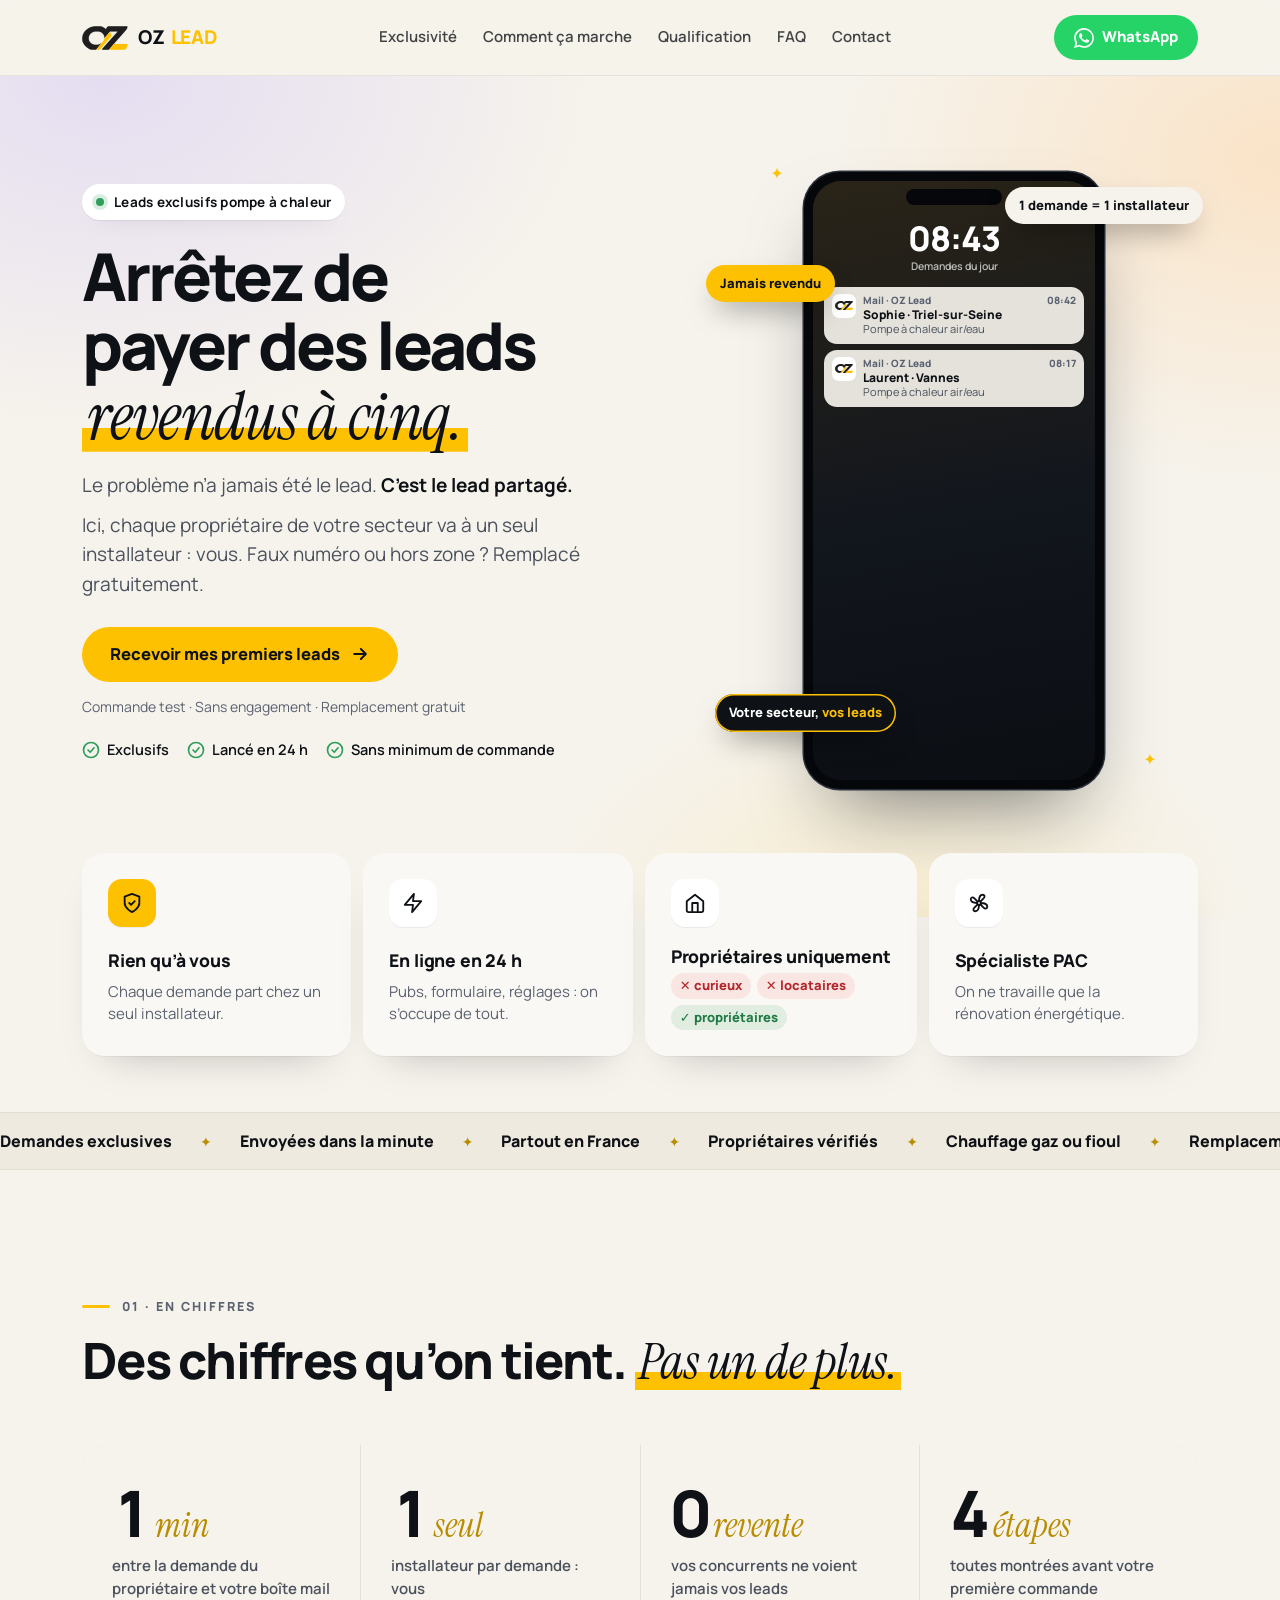
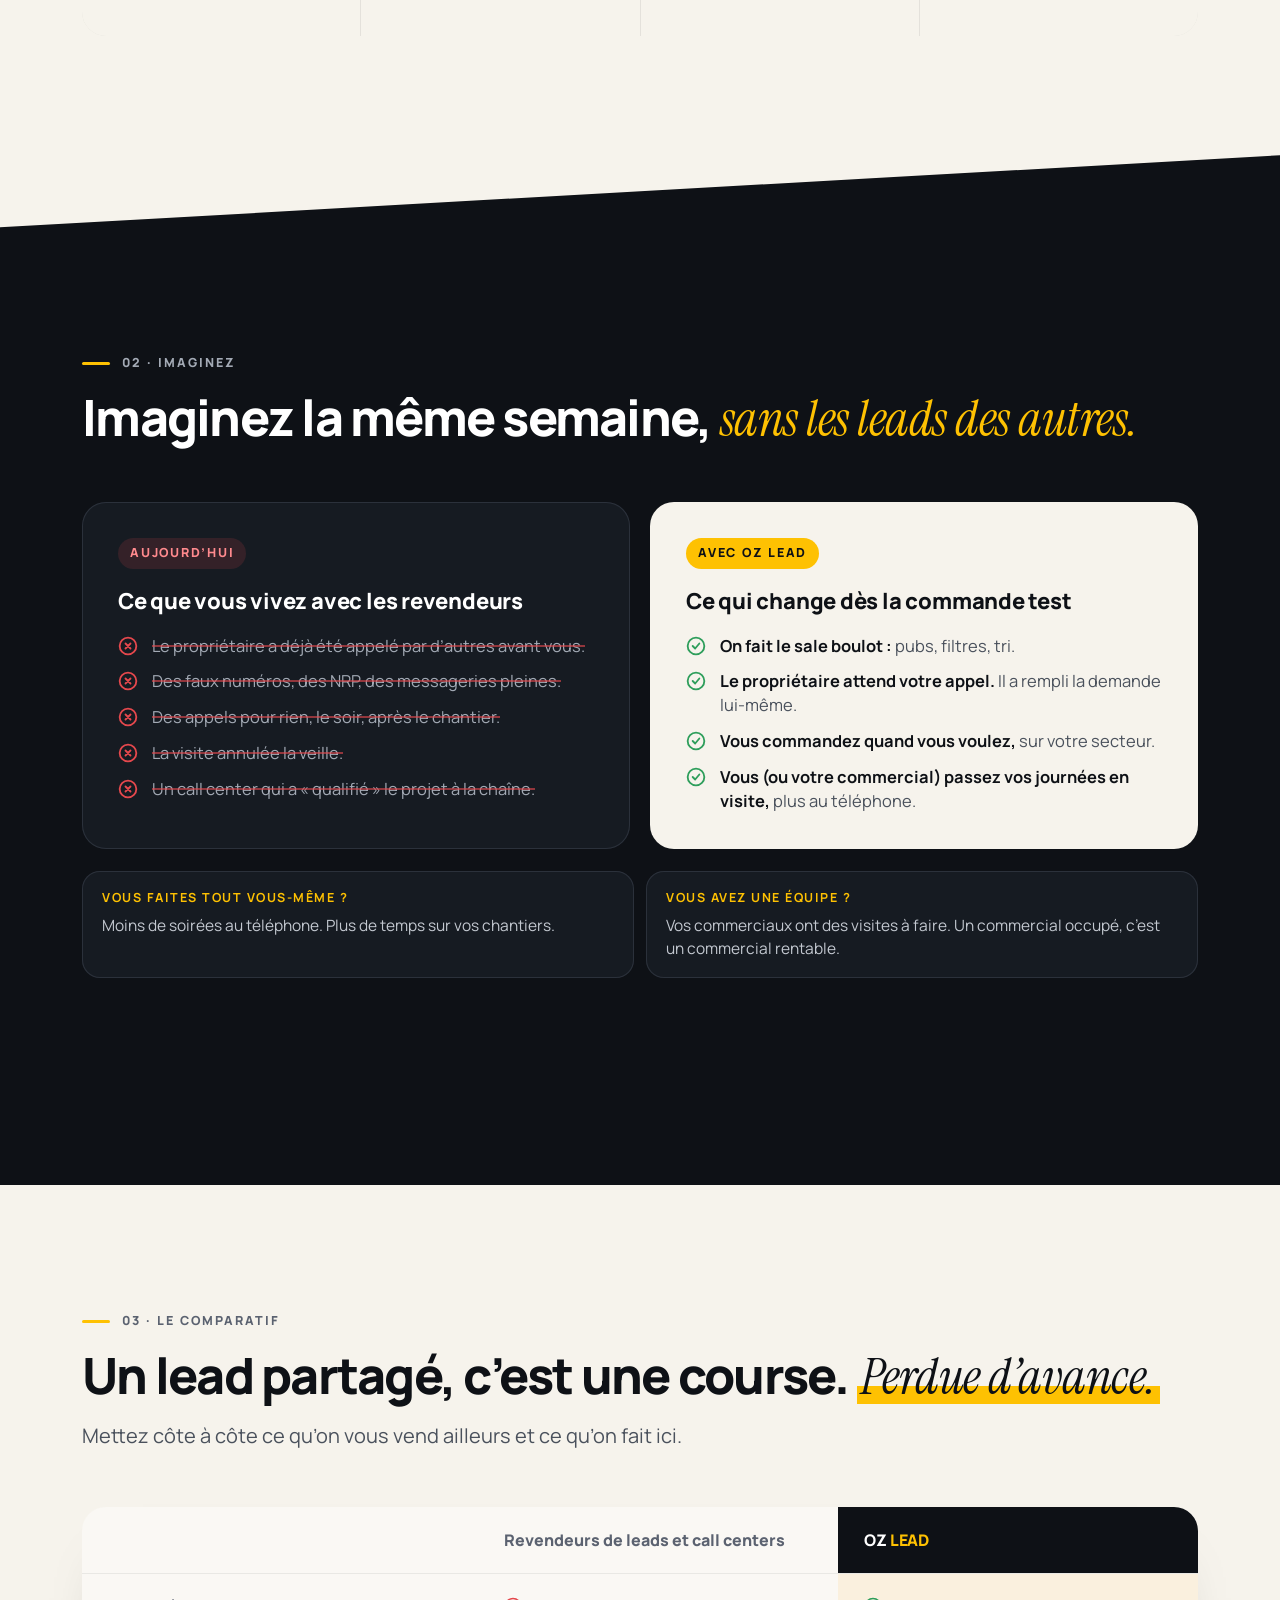
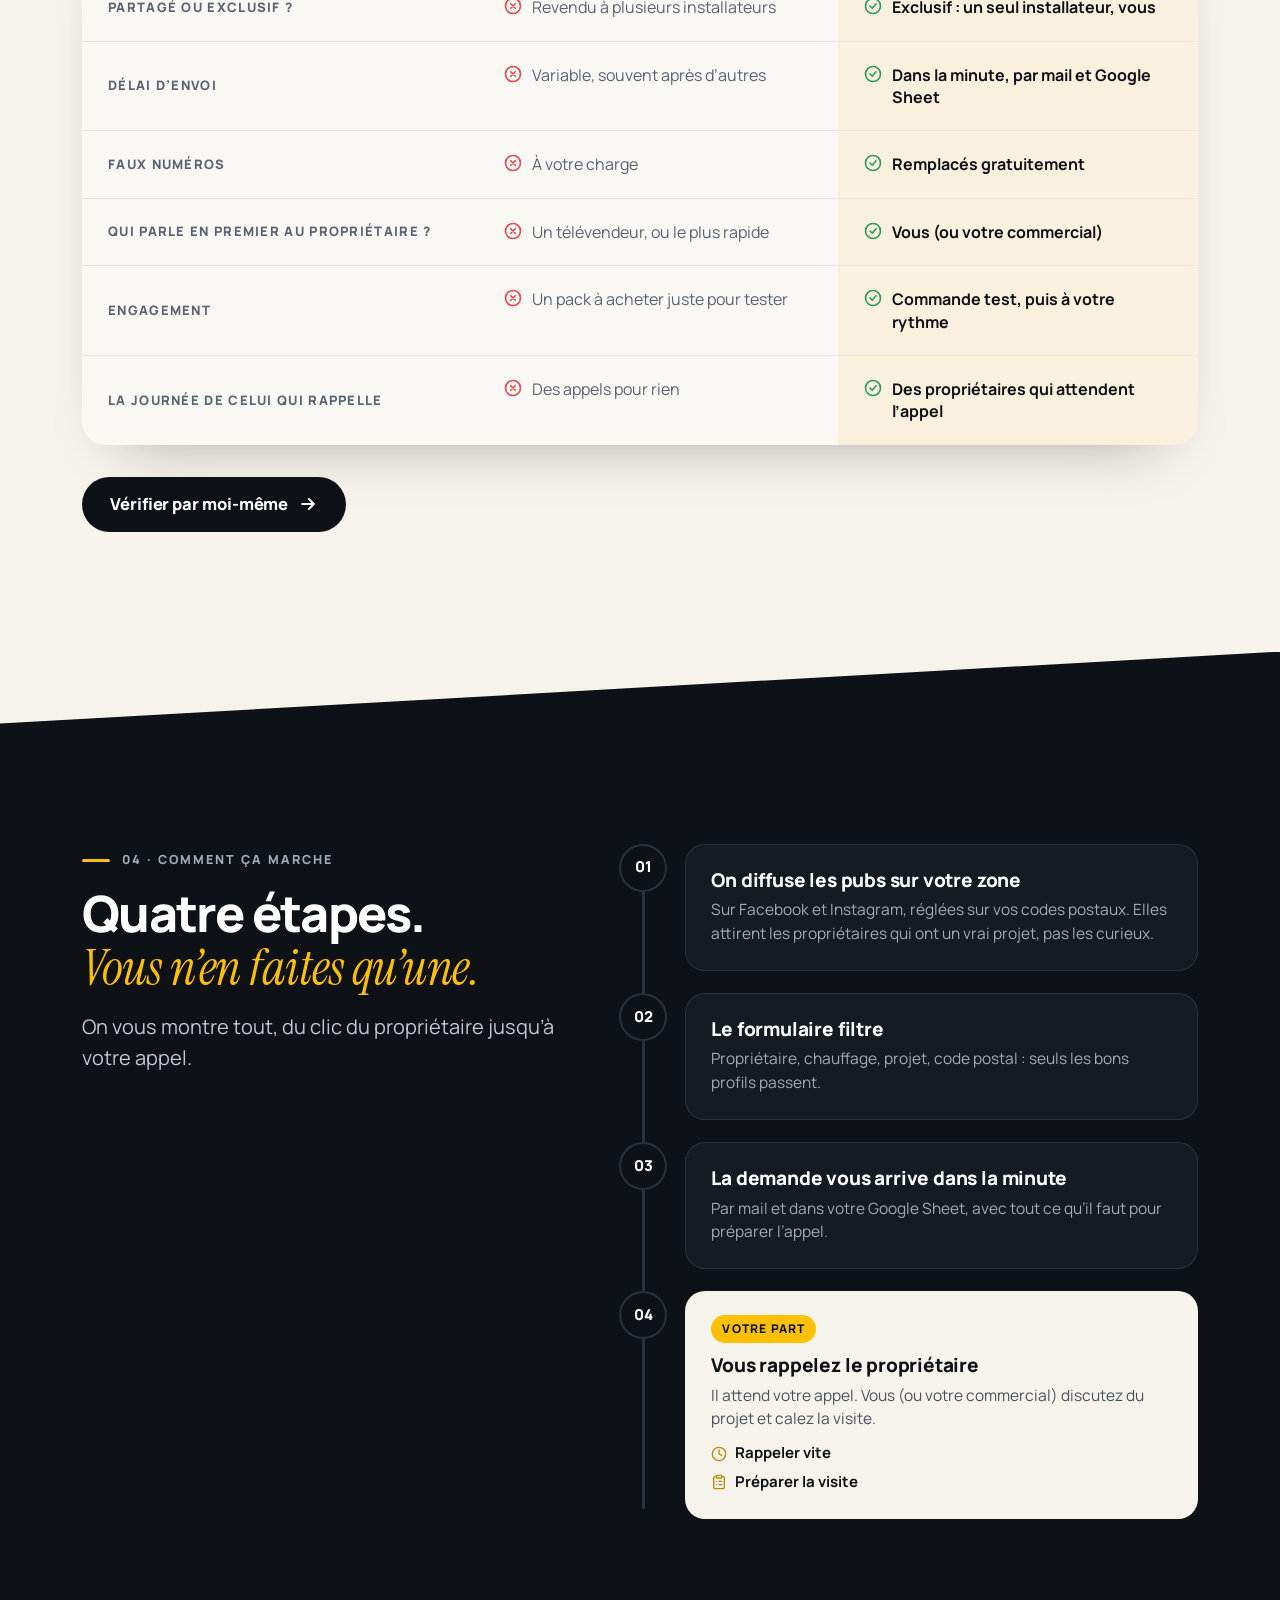
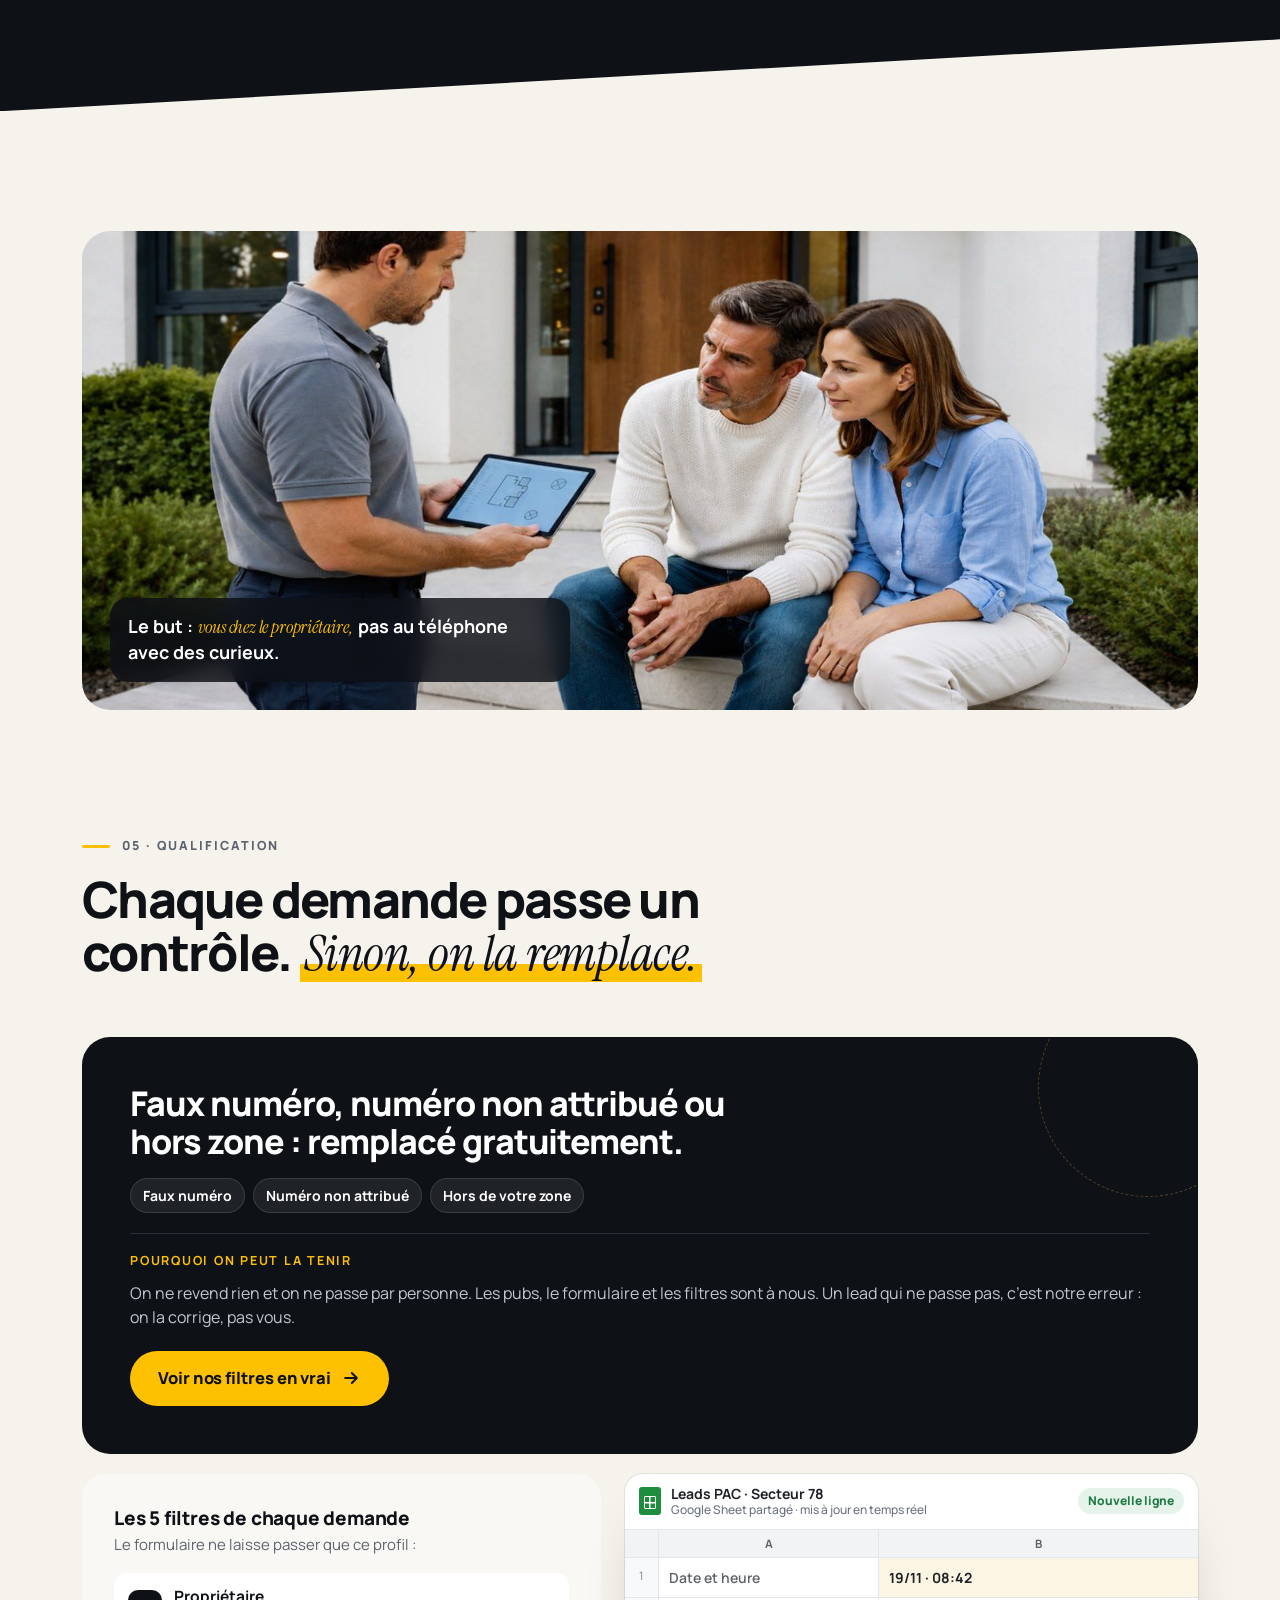
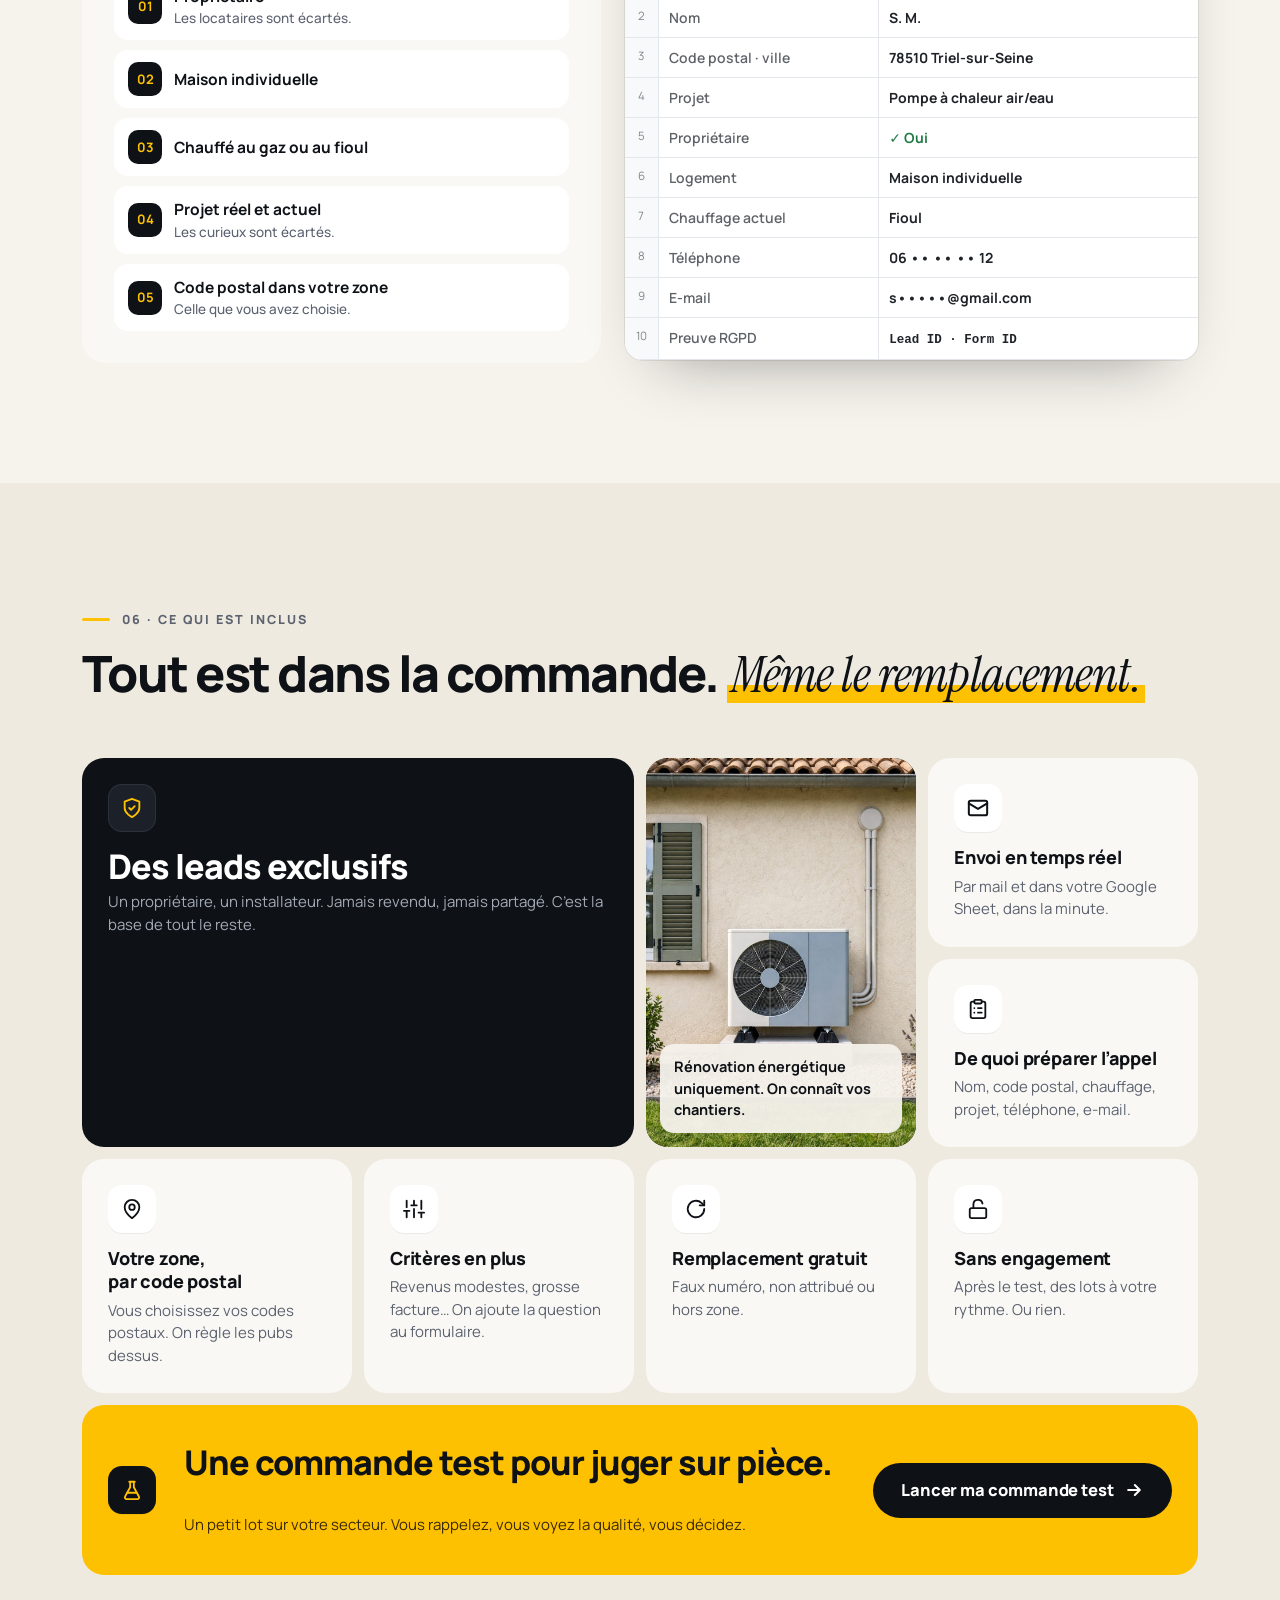
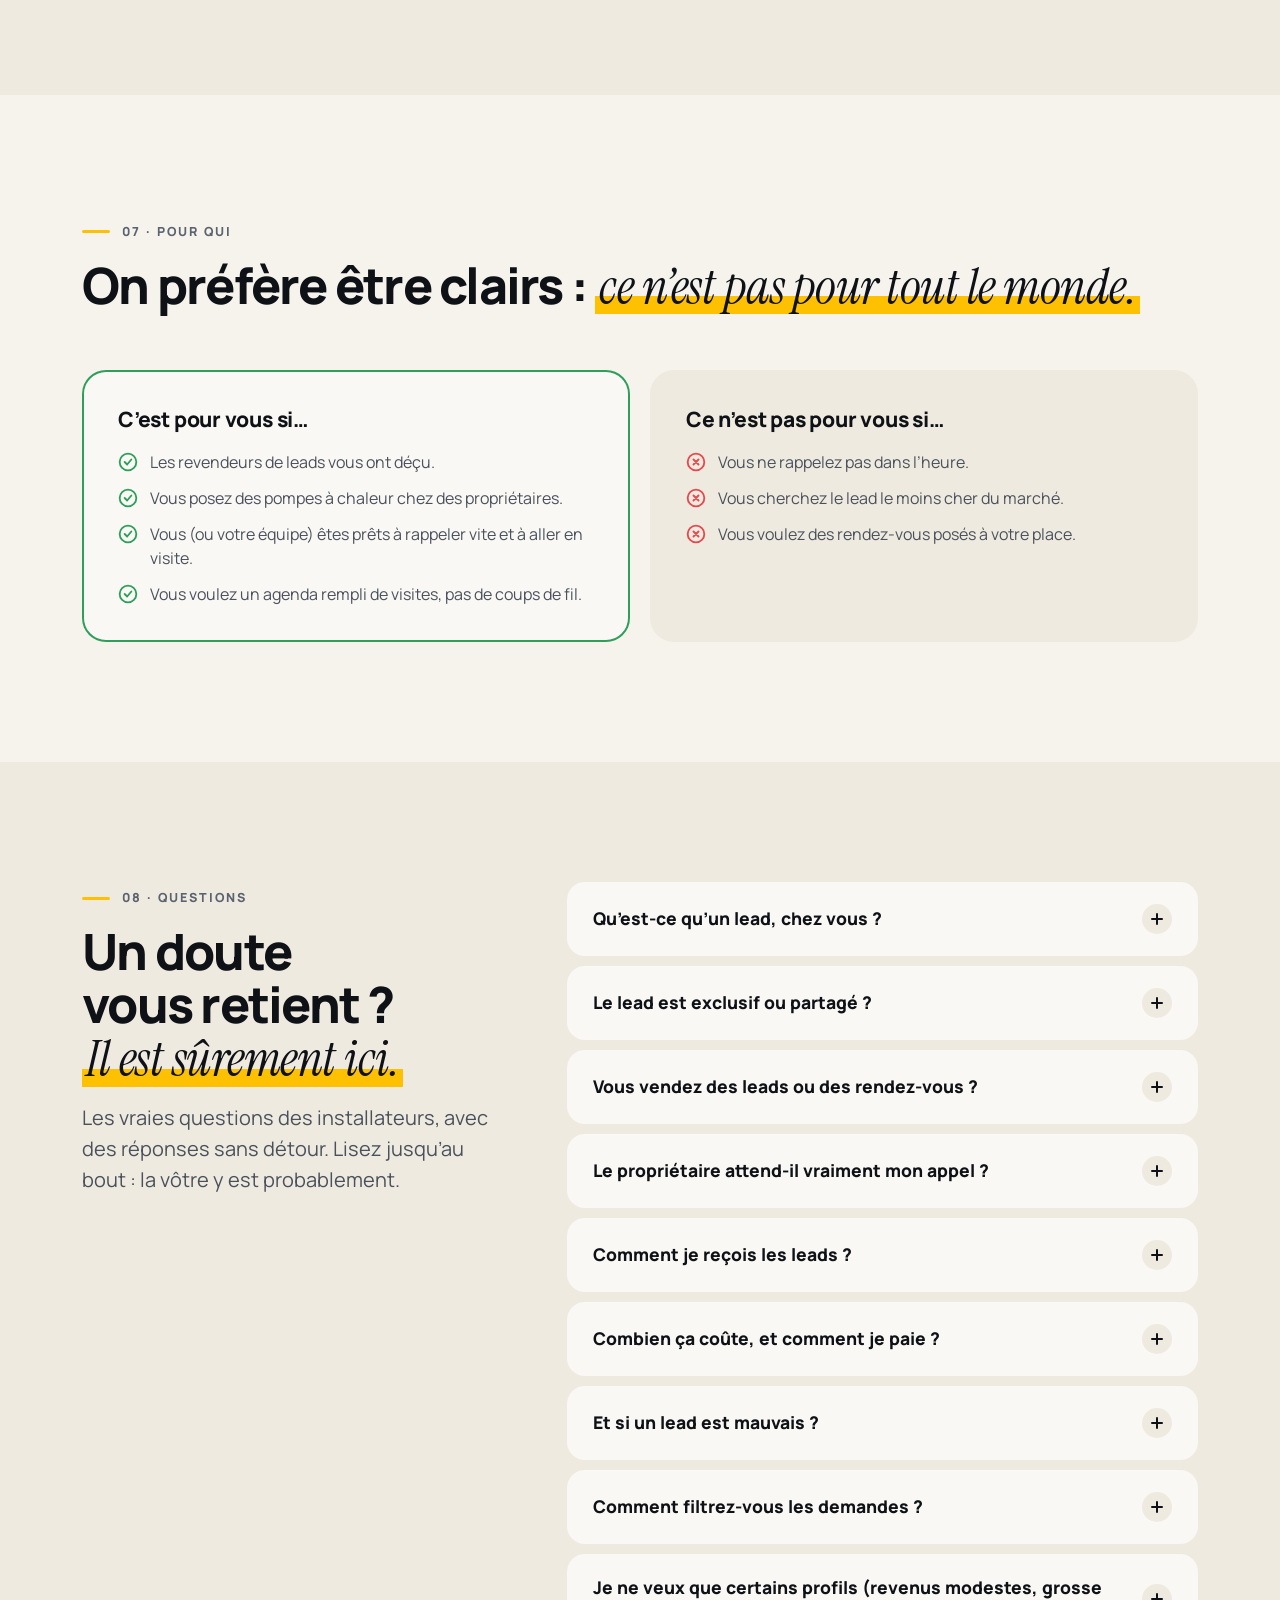
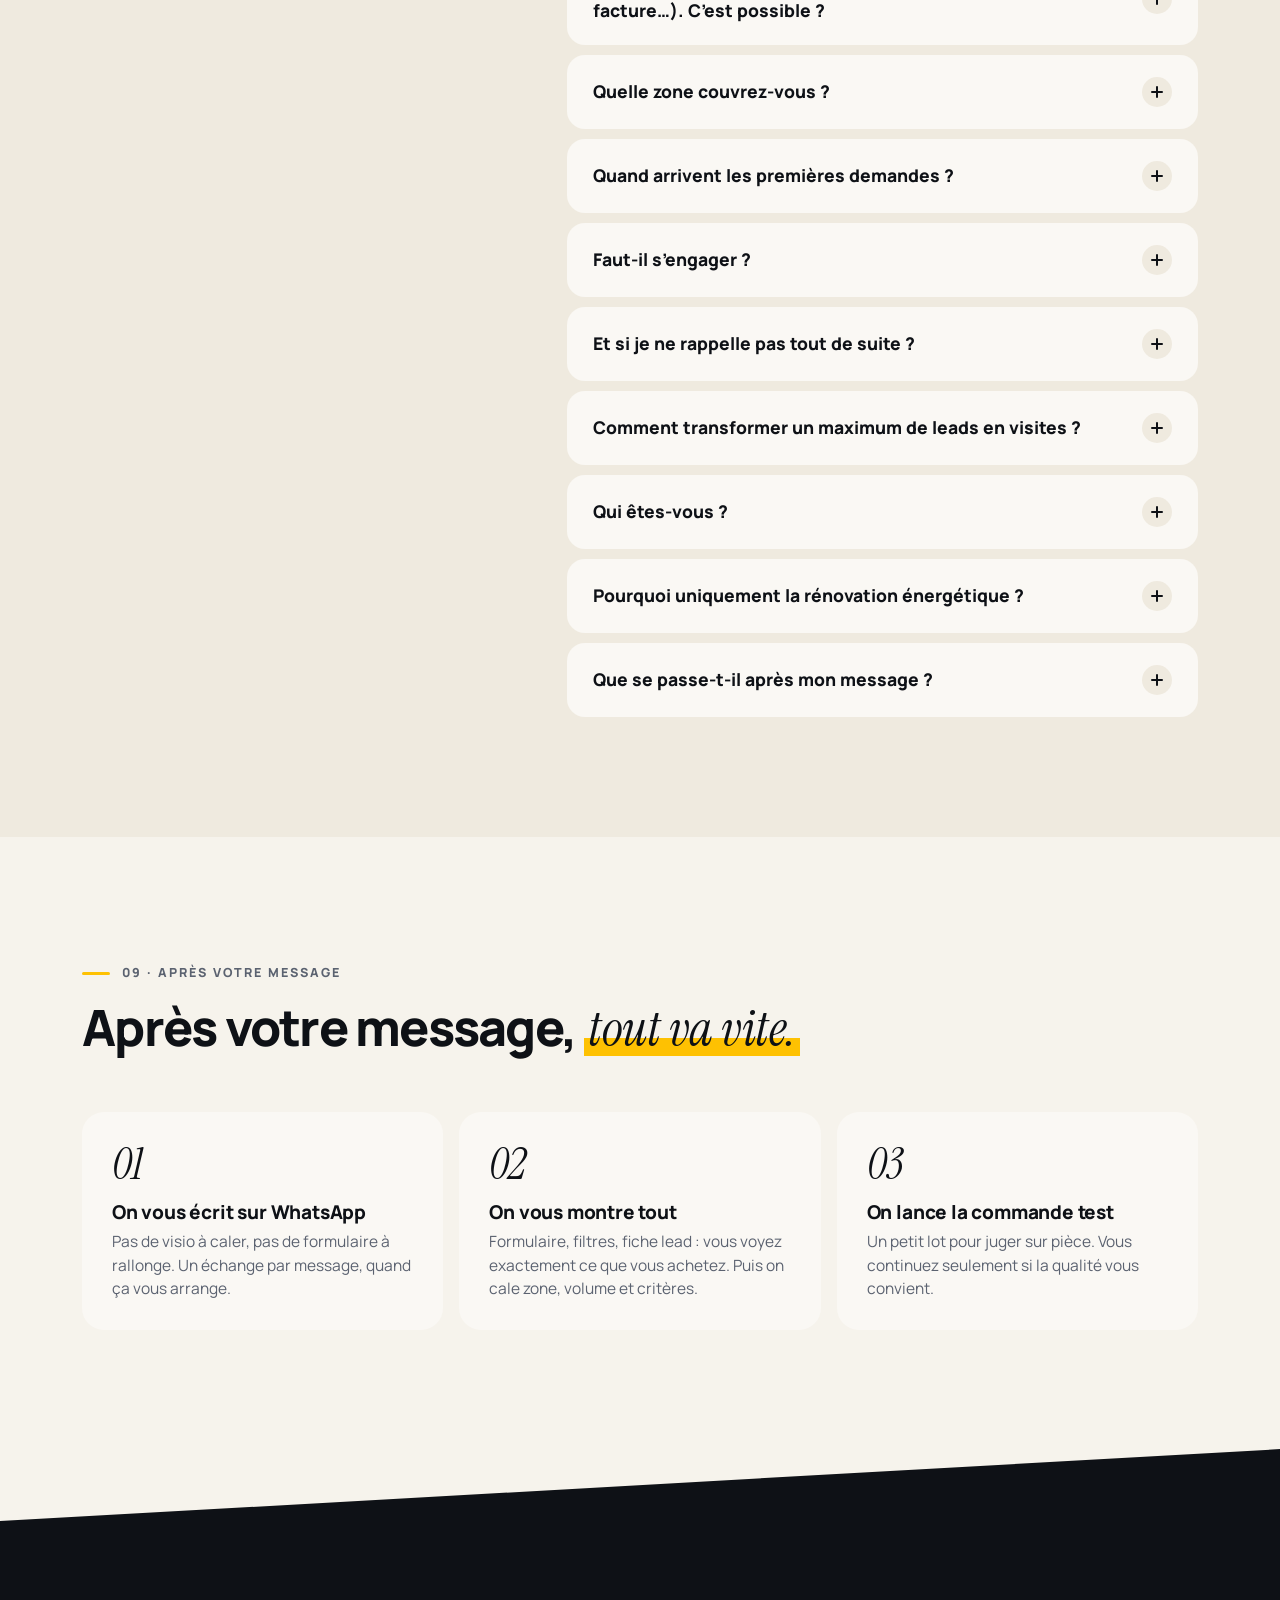
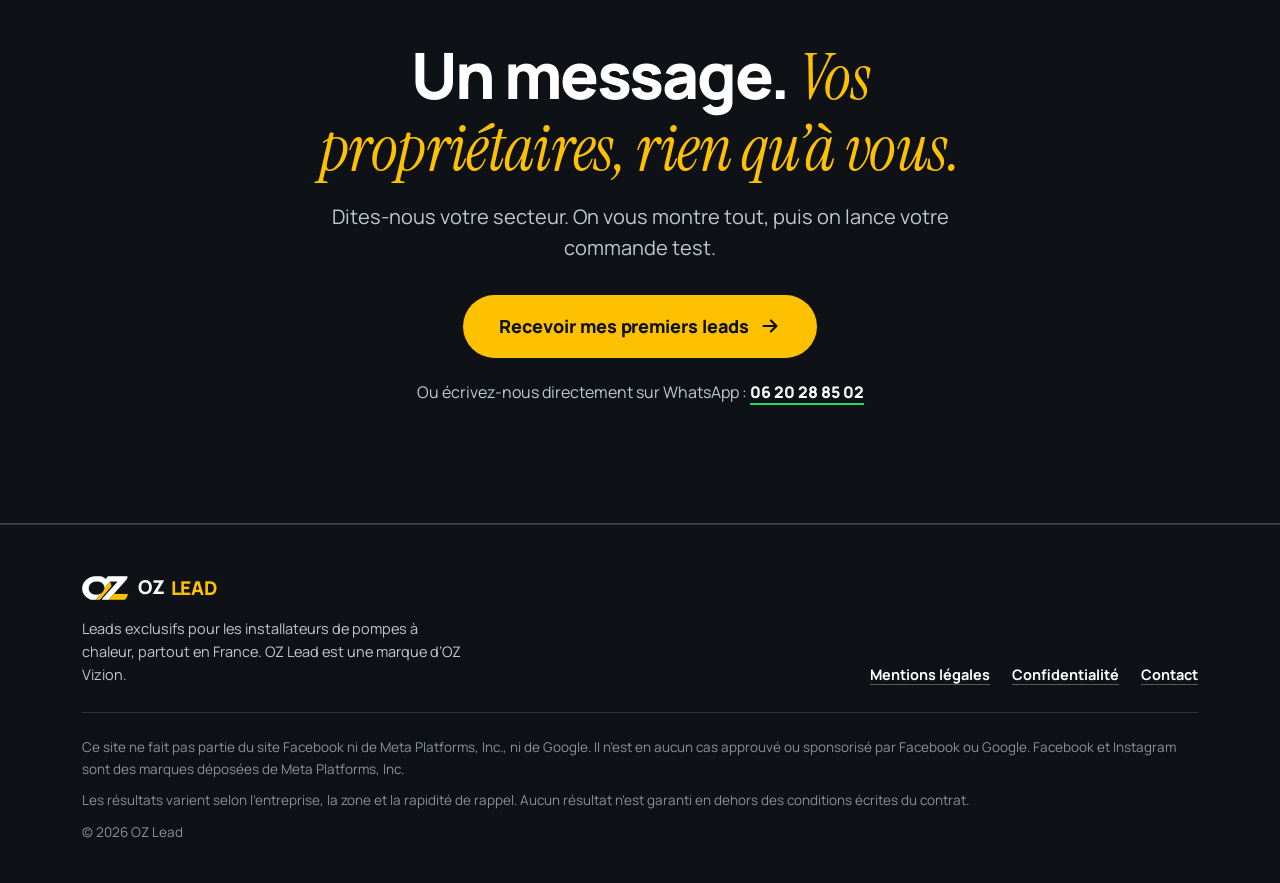
==== commit 37b1bb4e: "Add files via upload" ====
--- a/lead/index.html
+++ b/lead/index.html
@@ -6,7 +6,7 @@
 <meta content="width=device-width, initial-scale=1, viewport-fit=cover" name="viewport"/>
 <title>OZ Lead · Leads exclusifs pour installateurs de pompes à chaleur</title>
 <meta content="Des demandes de propriétaires pour votre secteur, envoyées à un seul installateur : vous. Filtrées, reçues dans la minute, remplacées si le numéro est faux. Commande test sans engagement." name="description"/>
-<meta content="#0E1116" name="theme-color"/>
+<meta content="#F6F3EC" name="theme-color"/>
 <meta content="website" property="og:type"/>
 <meta content="fr_FR" property="og:locale"/>
 <meta content="OZ Lead · Leads exclusifs pour installateurs PAC" property="og:title"/>
@@ -76,37 +76,36 @@
 <div class="wrap">
 <div class="hero__text">
 <p class="eyebrow"><span class="dot"></span>Leads exclusifs pompe à chaleur</p>
-<h1>Arrêtez de payer des leads <span class="hl">revendus à cinq.</span></h1>
+<h1>Arrêtez de payer des leads <span class="hl">revendus à&nbsp;cinq.</span></h1>
 <p class="hero__sub">Le problème n’a jamais été le lead. <strong>C’est le lead partagé.</strong></p>
-<p class="hero__sub">Ici, chaque propriétaire de votre secteur va à un seul installateur : vous. Faux numéro ou hors zone ? Remplacé gratuitement.</p>
+<p class="hero__sub">Ici, chaque propriétaire de votre secteur va à un seul installateur&nbsp;: vous. Faux numéro ou hors zone&nbsp;? Remplacé gratuitement.</p>
 <div class="btn-row">
-<button class="btn btn--main" data-open="" type="button">Recevoir mes premiers leads <svg aria-hidden="true" class="arrow" height="20" width="20"><use href="#i-arrow"></use></svg></button>
-</div>
+<button class="btn btn--main" data-open="" type="button">Recevoir mes premiers&nbsp;leads <svg aria-hidden="true" class="arrow" height="20" width="20"><use href="#i-arrow"></use></svg></button>
+</div>
+<p class="hero-note">Commande test · Sans engagement · Remplacement gratuit</p>
 <ul class="badges">
 <li><svg aria-hidden="true" height="18" width="18"><use href="#i-check-c"></use></svg>Exclusifs</li>
-<li><svg aria-hidden="true" height="18" width="18"><use href="#i-check-c"></use></svg>Lancé en 24 h</li>
+<li><svg aria-hidden="true" height="18" width="18"><use href="#i-check-c"></use></svg>Lancé en 24&nbsp;h</li>
 <li><svg aria-hidden="true" height="18" width="18"><use href="#i-check-c"></use></svg>Sans minimum de commande</li>
 </ul>
 </div>
 <div aria-hidden="true" class="hero__visual">
-<div class="photo photo--hero">
-<img alt="" fetchpriority="high" height="1350" src="images/hero-pac.jpg" width="1080"/>
-</div>
 <div class="phone">
 <div class="phone__screen">
 <div class="phone__time">08:43</div>
 <div class="phone__date">Demandes du jour</div>
 <div class="notifs">
-<div class="notif"><div class="notif__ico"><svg><use href="#i-mail"></use></svg></div><div><div class="notif__top"><span>Nouveau lead</span><span>08:42</span></div><div class="notif__title">Sophie · Triel-sur-Seine</div><div class="notif__txt">Pompe à chaleur air/eau</div></div></div>
-<div class="notif"><div class="notif__ico"><svg><use href="#i-mail"></use></svg></div><div><div class="notif__top"><span>Nouveau lead</span><span>08:17</span></div><div class="notif__title">Laurent · Vannes</div><div class="notif__txt">Pompe à chaleur air/eau</div></div></div>
-<div class="notif"><div class="notif__ico"><svg><use href="#i-mail"></use></svg></div><div><div class="notif__top"><span>Nouveau lead</span><span>07:56</span></div><div class="notif__title">Nadia · Valence</div><div class="notif__txt">Pompe à chaleur air/eau</div></div></div>
-<div class="notif"><div class="notif__ico"><svg><use href="#i-mail"></use></svg></div><div><div class="notif__top"><span>Nouveau lead</span><span>07:31</span></div><div class="notif__title">Thomas · Reims</div><div class="notif__txt">Pompe à chaleur air/eau</div></div></div>
-</div>
-</div>
-</div>
-<span class="sticker sticker--amber s1">Jamais revendu</span>
-<span class="sticker sticker--line s2">1 demande = 1 installateur</span>
-<span class="sticker sticker--cream s3">Reçu dans la minute</span>
+<div class="notif"><div class="notif__ico"><img alt="" src="assets/oz-symbol.svg"/></div><div><div class="notif__top"><span>Mail · OZ Lead</span><span>08:42</span></div><div class="notif__title">Sophie · Triel-sur-Seine</div><div class="notif__txt">Pompe à chaleur air/eau</div></div></div>
+<div class="notif"><div class="notif__ico"><img alt="" src="assets/oz-symbol.svg"/></div><div><div class="notif__top"><span>Mail · OZ Lead</span><span>08:17</span></div><div class="notif__title">Laurent · Vannes</div><div class="notif__txt">Pompe à chaleur air/eau</div></div></div>
+<div class="notif"><div class="notif__ico"><img alt="" src="assets/oz-symbol.svg"/></div><div><div class="notif__top"><span>Mail · OZ Lead</span><span>07:56</span></div><div class="notif__title">Nadia · Valence</div><div class="notif__txt">Pompe à chaleur air/eau</div></div></div>
+<div class="notif"><div class="notif__ico"><img alt="" src="assets/oz-symbol.svg"/></div><div><div class="notif__top"><span>Mail · OZ Lead</span><span>07:31</span></div><div class="notif__title">Thomas · Reims</div><div class="notif__txt">Pompe à chaleur air/eau</div></div></div>
+</div>
+</div>
+</div>
+<span class="spark" style="top:2%;left:10%">✦</span><span class="spark" style="bottom:4%;right:6%;animation-delay:-2s">✦</span>
+<span class="sticker sticker--amber s1">Jamais&nbsp;revendu</span>
+<span class="sticker sticker--cream s2">1 demande = 1&nbsp;installateur</span>
+<span class="sticker sticker--line s3">Votre secteur, <span style="color:var(--amber)">vos&nbsp;leads</span></span>
 </div>
 </div>
 </section>
@@ -116,22 +115,22 @@
 <div class="benefits__grid">
 <article class="benefit reveal">
 <div class="ico ico--amber"><svg aria-hidden="true"><use href="#i-shield"></use></svg></div>
-<h3>Rien qu’à vous</h3>
+<h3>Rien qu’à&nbsp;vous</h3>
 <p>Chaque demande part chez un seul installateur.</p>
 </article>
 <article class="benefit reveal">
 <div class="ico"><svg aria-hidden="true"><use href="#i-zap"></use></svg></div>
-<h3>En ligne en 24 h</h3>
-<p>Pubs, formulaire, réglages : on s’occupe de tout.</p>
+<h3>En ligne en&nbsp;24&nbsp;h</h3>
+<p>Pubs, formulaire, réglages&nbsp;: on s’occupe de tout.</p>
 </article>
 <article class="benefit reveal">
 <div class="ico"><svg aria-hidden="true"><use href="#i-home"></use></svg></div>
-<h3>Propriétaires uniquement</h3>
+<h3>Propriétaires&nbsp;uniquement</h3>
 <div class="tags"><span class="tag tag--no">✕ curieux</span><span class="tag tag--no">✕ locataires</span><span class="tag tag--yes">✓ propriétaires</span></div>
 </article>
 <article class="benefit reveal">
 <div class="ico"><svg aria-hidden="true"><use href="#i-fan"></use></svg></div>
-<h3>Spécialiste PAC</h3>
+<h3>Spécialiste&nbsp;PAC</h3>
 <p>On ne travaille que la rénovation énergétique.</p>
 </article>
 </div>
@@ -153,7 +152,7 @@
 <div class="wrap">
 <div class="section-head reveal">
 <p class="kicker">01 · En chiffres</p>
-<h2 id="t-chiffres">Des chiffres qu’on tient. <span class="hl">Pas un de plus.</span></h2>
+<h2 id="t-chiffres">Des chiffres qu’on tient. <span class="hl">Pas un de&nbsp;plus.</span></h2>
 </div>
 <div class="counters reveal">
 <div class="counter">
@@ -162,7 +161,7 @@
 </div>
 <div class="counter">
 <div class="counter__num"><span data-count="1">1</span><span class="counter__unit">seul</span></div>
-<p class="counter__label">installateur par demande : vous</p>
+<p class="counter__label">installateur par demande&nbsp;: vous</p>
 </div>
 <div class="counter">
 <div class="counter__num"><span data-count="0" data-from="5">0</span><span class="counter__unit">revente</span></div>
@@ -180,25 +179,25 @@
 <div class="wrap">
 <div class="section-head reveal">
 <p class="kicker">02 · Imaginez</p>
-<h2 id="t-imaginez">Imaginez la même semaine, <span class="hl">sans les leads des autres.</span></h2>
+<h2 id="t-imaginez">Imaginez la même semaine, <span class="hl">sans les leads des&nbsp;autres.</span></h2>
 </div>
 <div class="ba">
 <div class="ba__col ba__col--before reveal">
 <span class="ba__label">Aujourd’hui</span>
-<h3>Ce que vous vivez avec les revendeurs</h3>
+<h3>Ce que vous vivez avec les&nbsp;revendeurs</h3>
 <ul>
 <li><svg aria-hidden="true"><use href="#i-x-c"></use></svg><span>Le propriétaire a déjà été appelé par d’autres avant vous.</span></li>
 <li><svg aria-hidden="true"><use href="#i-x-c"></use></svg><span>Des faux numéros, des NRP, des messageries pleines.</span></li>
 <li><svg aria-hidden="true"><use href="#i-x-c"></use></svg><span>Des appels pour rien, le soir, après le chantier.</span></li>
 <li><svg aria-hidden="true"><use href="#i-x-c"></use></svg><span>La visite annulée la veille.</span></li>
-<li><svg aria-hidden="true"><use href="#i-x-c"></use></svg><span>Un call center qui a « qualifié » le projet à la chaîne.</span></li>
+<li><svg aria-hidden="true"><use href="#i-x-c"></use></svg><span>Un call center qui a «&nbsp;qualifié&nbsp;» le projet à la chaîne.</span></li>
 </ul>
 </div>
 <div class="ba__col ba__col--after reveal">
 <span class="ba__label">Avec OZ Lead</span>
-<h3>Ce qui change dès la commande test</h3>
+<h3>Ce qui change dès la commande&nbsp;test</h3>
 <ul>
-<li><svg aria-hidden="true"><use href="#i-check-c"></use></svg><span><strong>On fait le sale boulot :</strong> pubs, filtres, tri.</span></li>
+<li><svg aria-hidden="true"><use href="#i-check-c"></use></svg><span><strong>On fait le sale boulot&nbsp;:</strong> pubs, filtres, tri.</span></li>
 <li><svg aria-hidden="true"><use href="#i-check-c"></use></svg><span><strong>Le propriétaire attend votre appel.</strong> Il a rempli la demande lui-même.</span></li>
 <li><svg aria-hidden="true"><use href="#i-check-c"></use></svg><span><strong>Vous commandez quand vous voulez,</strong> sur votre secteur.</span></li>
 <li><svg aria-hidden="true"><use href="#i-check-c"></use></svg><span><strong>Vous (ou votre commercial) passez vos journées en visite,</strong> plus au téléphone.</span></li>
@@ -206,11 +205,11 @@
 </div>
 </div>
 <div class="profiles">
-<div class="profile reveal"><b>Vous faites tout vous-même ?</b>Moins de soirées au téléphone. Plus de temps sur vos chantiers.</div>
-<div class="profile reveal"><b>Vous avez une équipe ?</b>Vos commerciaux ont des visites à faire. Un commercial occupé, c’est un commercial rentable.</div>
+<div class="profile reveal"><b>Vous faites tout vous-même&nbsp;?</b>Moins de soirées au téléphone. Plus de temps sur vos chantiers.</div>
+<div class="profile reveal"><b>Vous avez une équipe&nbsp;?</b>Vos commerciaux ont des visites à faire. Un commercial occupé, c’est un commercial rentable.</div>
 </div>
 <div class="btn-row reveal">
-<button class="btn btn--main" data-open="" type="button">Essayer sur mon secteur <svg aria-hidden="true" class="arrow" height="20" width="20"><use href="#i-arrow"></use></svg></button>
+<button class="btn btn--main" data-open="" type="button">Essayer sur mon&nbsp;secteur <svg aria-hidden="true" class="arrow" height="20" width="20"><use href="#i-arrow"></use></svg></button>
 </div>
 </div>
 </section>
@@ -219,7 +218,7 @@
 <div class="wrap">
 <div class="section-head reveal">
 <p class="kicker">03 · Le comparatif</p>
-<h2 id="t-compare">Un lead partagé, c’est une course. <span class="hl">Perdue d’avance.</span></h2>
+<h2 id="t-compare">Un lead partagé, c’est une course. <span class="hl">Perdue&nbsp;d’avance.</span></h2>
 <p class="lead">Mettez côte à côte ce qu’on vous vend ailleurs et ce qu’on fait ici.</p>
 </div>
 <div aria-label="Revendeurs de leads et call centers comparés à OZ Lead" class="compare reveal" role="table">
@@ -229,9 +228,9 @@
 <div class="compare__cell compare__cell--us" role="columnheader"><span class="logo__oz" style="font-size:24px">OZ</span> <span class="logo__word" style="font-size:12px">LEAD</span></div>
 </div>
 <div class="compare__row" role="row">
-<div class="compare__crit" role="rowheader">Partagé ou exclusif ?</div>
+<div class="compare__crit" role="rowheader">Partagé ou exclusif&nbsp;?</div>
 <div class="compare__cell compare__cell--them" role="cell"><svg aria-hidden="true"><use href="#i-x-c"></use></svg><span>Revendu à plusieurs installateurs</span></div>
-<div class="compare__cell compare__cell--us" role="cell"><svg aria-hidden="true"><use href="#i-check-c"></use></svg><span>Exclusif : un seul installateur, vous</span></div>
+<div class="compare__cell compare__cell--us" role="cell"><svg aria-hidden="true"><use href="#i-check-c"></use></svg><span>Exclusif&nbsp;: un seul installateur, vous</span></div>
 </div>
 <div class="compare__row" role="row">
 <div class="compare__crit" role="rowheader">Délai d’envoi</div>
@@ -244,7 +243,7 @@
 <div class="compare__cell compare__cell--us" role="cell"><svg aria-hidden="true"><use href="#i-check-c"></use></svg><span>Remplacés gratuitement</span></div>
 </div>
 <div class="compare__row" role="row">
-<div class="compare__crit" role="rowheader">Qui parle en premier au propriétaire ?</div>
+<div class="compare__crit" role="rowheader">Qui parle en premier au propriétaire&nbsp;?</div>
 <div class="compare__cell compare__cell--them" role="cell"><svg aria-hidden="true"><use href="#i-x-c"></use></svg><span>Un télévendeur, ou le plus rapide</span></div>
 <div class="compare__cell compare__cell--us" role="cell"><svg aria-hidden="true"><use href="#i-check-c"></use></svg><span>Vous (ou votre commercial)</span></div>
 </div>
@@ -260,7 +259,7 @@
 </div>
 </div>
 <div class="btn-row reveal">
-<button class="btn btn--ink" data-open="" type="button">Vérifier par moi-même <svg aria-hidden="true" class="arrow" height="20" width="20"><use href="#i-arrow"></use></svg></button>
+<button class="btn btn--ink" data-open="" type="button">Vérifier par&nbsp;moi-même <svg aria-hidden="true" class="arrow" height="20" width="20"><use href="#i-arrow"></use></svg></button>
 </div>
 </div>
 </section>
@@ -269,7 +268,7 @@
 <div class="wrap how">
 <div class="section-head reveal">
 <p class="kicker">04 · Comment ça marche</p>
-<h2 id="t-comment">Quatre étapes. <span class="hl">Vous n’en faites qu’une.</span></h2>
+<h2 id="t-comment">Quatre étapes. <span class="hl">Vous n’en faites&nbsp;qu’une.</span></h2>
 <p class="lead">On vous montre tout, du clic du propriétaire jusqu’à votre appel.</p>
 </div>
 <ol class="steps" data-steps="">
@@ -277,21 +276,21 @@
 <li class="step">
 <span class="step__num">01</span>
 <div class="step__card">
-<h3>On diffuse les pubs sur votre zone</h3>
+<h3>On diffuse les pubs sur votre&nbsp;zone</h3>
 <p>Sur Facebook et Instagram, réglées sur vos codes postaux. Elles attirent les propriétaires qui ont un vrai projet, pas les curieux.</p>
 </div>
 </li>
 <li class="step">
 <span class="step__num">02</span>
 <div class="step__card">
-<h3>Le formulaire filtre</h3>
-<p>Propriétaire, chauffage, projet, code postal : seuls les bons profils passent.</p>
+<h3>Le formulaire&nbsp;filtre</h3>
+<p>Propriétaire, chauffage, projet, code postal&nbsp;: seuls les bons profils passent.</p>
 </div>
 </li>
 <li class="step">
 <span class="step__num">03</span>
 <div class="step__card">
-<h3>La demande vous arrive dans la minute</h3>
+<h3>La demande vous arrive dans la&nbsp;minute</h3>
 <p>Par mail et dans votre Google Sheet, avec tout ce qu’il faut pour préparer l’appel.</p>
 </div>
 </li>
@@ -299,7 +298,7 @@
 <span class="step__num">04</span>
 <div class="step__card">
 <span class="yourpart">Votre part</span>
-<h3>Vous rappelez le propriétaire</h3>
+<h3>Vous rappelez le&nbsp;propriétaire</h3>
 <p>Il attend votre appel. Vous (ou votre commercial) discutez du projet et calez la visite.</p>
 <ul class="yourpart-list">
 <li><svg aria-hidden="true"><use href="#i-clock"></use></svg>Rappeler vite</li>
@@ -315,7 +314,7 @@
 <div class="wrap">
 <figure class="band reveal" style="margin:0">
 <img alt="Un technicien montre un projet sur tablette à un couple devant sa maison" height="900" loading="lazy" src="images/technicien-couple.jpg" width="1600"/>
-<figcaption class="band__caption">Le but : <span class="hl">vous chez le propriétaire,</span> pas au téléphone avec des curieux.</figcaption>
+<figcaption class="band__caption">Le but&nbsp;: <span class="hl">vous chez le propriétaire,</span> pas au téléphone avec des curieux.</figcaption>
 </figure>
 </div>
 </section>
@@ -324,23 +323,23 @@
 <div class="wrap">
 <div class="section-head reveal">
 <p class="kicker">05 · Qualification</p>
-<h2 id="t-qualif">Chaque demande passe un contrôle. <span class="hl">Sinon, on la remplace.</span></h2>
+<h2 id="t-qualif">Chaque demande passe un contrôle. <span class="hl">Sinon, on la&nbsp;remplace.</span></h2>
 </div>
 <div class="guarantee reveal">
-<h3>Faux numéro, numéro non attribué ou hors zone : remplacé gratuitement.</h3>
+<h3>Faux numéro, numéro non attribué ou hors zone&nbsp;: remplacé&nbsp;gratuitement.</h3>
 <div class="guarantee__list"><span>Faux numéro</span><span>Numéro non attribué</span><span>Hors de votre zone</span></div>
 <div class="guarantee__why">
 <b>Pourquoi on peut la tenir</b>
-<p>On ne revend rien et on ne passe par personne. Les pubs, le formulaire et les filtres sont à nous. Un lead qui ne passe pas, c’est notre erreur : on la corrige, pas vous.</p>
+<p>On ne revend rien et on ne passe par personne. Les pubs, le formulaire et les filtres sont à nous. Un lead qui ne passe pas, c’est notre erreur&nbsp;: on la corrige, pas vous.</p>
 </div>
 <div class="btn-row" style="margin-top:22px">
-<button class="btn btn--main" data-open="" type="button">Voir nos filtres en vrai <svg aria-hidden="true" class="arrow" height="20" width="20"><use href="#i-arrow"></use></svg></button>
+<button class="btn btn--main" data-open="" type="button">Voir nos filtres en&nbsp;vrai <svg aria-hidden="true" class="arrow" height="20" width="20"><use href="#i-arrow"></use></svg></button>
 </div>
 </div>
 <div class="qual">
 <div class="filters reveal">
-<h3>Les 5 filtres de chaque demande</h3>
-<p>Le formulaire ne laisse passer que ce profil :</p>
+<h3>Les 5 filtres de chaque&nbsp;demande</h3>
+<p>Le formulaire ne laisse passer que ce profil&nbsp;:</p>
 <ol>
 <li><span>Propriétaire<small>Les locataires sont écartés.</small></span></li>
 <li><span>Maison individuelle</span></li>
@@ -377,55 +376,54 @@
 <div class="wrap">
 <div class="section-head reveal">
 <p class="kicker">06 · Ce qui est inclus</p>
-<h2 id="t-inclus">Tout est dans la commande. <span class="hl">Même le remplacement.</span></h2>
+<h2 id="t-inclus">Tout est dans la commande. <span class="hl">Même le&nbsp;remplacement.</span></h2>
 </div>
 <div class="bento">
 <article class="tile tile--dark tile--xl tile--wide reveal">
 <div class="ico ico--dark"><svg aria-hidden="true"><use href="#i-shield"></use></svg></div>
-<h3 class="big">Des leads exclusifs</h3>
+<h3 class="big">Des leads&nbsp;exclusifs</h3>
 <p>Un propriétaire, un installateur. Jamais revendu, jamais partagé. C’est la base de tout le reste.</p>
 </article>
 <figure class="tile tile--photo tile--tall reveal" style="margin:0">
-<span aria-hidden="true" class="tile__deco"><svg><use href="#i-home"></use></svg></span>
-<img alt="Façade en cours d'isolation par l'extérieur, avec échafaudage" height="1067" loading="lazy" src="images/facade-ite.jpg" width="1600"/>
+<img alt="Pompe à chaleur air/eau installée sur un pavillon" height="1350" loading="lazy" src="images/hero-pac.jpg" width="1080"/>
 <figcaption class="tile__over">Rénovation énergétique uniquement. On connaît vos chantiers.</figcaption>
 </figure>
 <article class="tile reveal">
 <div class="ico"><svg aria-hidden="true"><use href="#i-mail"></use></svg></div>
-<h3>Envoi en temps réel</h3>
+<h3>Envoi en temps&nbsp;réel</h3>
 <p>Par mail et dans votre Google Sheet, dans la minute.</p>
 </article>
 <article class="tile reveal">
 <div class="ico"><svg aria-hidden="true"><use href="#i-clip"></use></svg></div>
-<h3>De quoi préparer l’appel</h3>
+<h3>De quoi préparer&nbsp;l’appel</h3>
 <p>Nom, code postal, chauffage, projet, téléphone, e-mail.</p>
 </article>
 <article class="tile reveal">
 <div class="ico"><svg aria-hidden="true"><use href="#i-pin"></use></svg></div>
-<h3>Votre zone, par code postal</h3>
+<h3>Votre zone, par code&nbsp;postal</h3>
 <p>Vous choisissez vos codes postaux. On règle les pubs dessus.</p>
 </article>
 <article class="tile reveal">
 <div class="ico"><svg aria-hidden="true"><use href="#i-sliders"></use></svg></div>
-<h3>Critères en plus</h3>
+<h3>Critères en&nbsp;plus</h3>
 <p>Revenus modestes, grosse facture… On ajoute la question au formulaire.</p>
 </article>
 <article class="tile reveal">
 <div class="ico"><svg aria-hidden="true"><use href="#i-refresh"></use></svg></div>
-<h3>Remplacement gratuit</h3>
+<h3>Remplacement&nbsp;gratuit</h3>
 <p>Faux numéro, non attribué ou hors zone.</p>
 </article>
 <article class="tile reveal">
 <div class="ico"><svg aria-hidden="true"><use href="#i-unlock"></use></svg></div>
-<h3>Sans engagement</h3>
+<h3>Sans&nbsp;engagement</h3>
 <p>Après le test, des lots à votre rythme. Ou rien.</p>
 </article>
 <article class="tile tile--amber tile--full reveal">
 <div class="ico"><svg aria-hidden="true"><use href="#i-flask"></use></svg></div>
-<h3 class="big">Une commande test pour juger sur pièce.</h3>
+<h3 class="big">Une commande test pour juger sur&nbsp;pièce.</h3>
 <p>Un petit lot sur votre secteur. Vous rappelez, vous voyez la qualité, vous décidez.</p>
 <div class="btn-row" style="margin-top:20px">
-<button class="btn btn--ink" data-open="" type="button">Lancer ma commande test <svg aria-hidden="true" class="arrow" height="20" width="20"><use href="#i-arrow"></use></svg></button>
+<button class="btn btn--ink" data-open="" type="button">Lancer ma commande&nbsp;test <svg aria-hidden="true" class="arrow" height="20" width="20"><use href="#i-arrow"></use></svg></button>
 </div>
 </article>
 </div>
@@ -436,11 +434,11 @@
 <div class="wrap">
 <div class="section-head reveal">
 <p class="kicker">07 · Pour qui</p>
-<h2 id="t-pourqui">On préfère être clairs : <span class="hl">ce n’est pas pour tout le monde.</span></h2>
+<h2 id="t-pourqui">On préfère être clairs&nbsp;: <span class="hl">ce n’est pas pour tout le&nbsp;monde.</span></h2>
 </div>
 <div class="fit">
 <div class="fit__col fit__col--yes reveal">
-<h3>C’est pour vous si…</h3>
+<h3>C’est pour vous&nbsp;si…</h3>
 <ul>
 <li><svg aria-hidden="true"><use href="#i-check-c"></use></svg>Les revendeurs de leads vous ont déçu.</li>
 <li><svg aria-hidden="true"><use href="#i-check-c"></use></svg>Vous posez des pompes à chaleur chez des propriétaires.</li>
@@ -449,7 +447,7 @@
 </ul>
 </div>
 <div class="fit__col fit__col--no reveal">
-<h3>Ce n’est pas pour vous si…</h3>
+<h3>Ce n’est pas pour vous&nbsp;si…</h3>
 <ul>
 <li><svg aria-hidden="true"><use href="#i-x-c"></use></svg>Vous ne rappelez pas dans l’heure.</li>
 <li><svg aria-hidden="true"><use href="#i-x-c"></use></svg>Vous cherchez le lead le moins cher du marché.</li>
@@ -464,27 +462,27 @@
 <div class="wrap faq-layout">
 <div class="section-head reveal">
 <p class="kicker">08 · Questions</p>
-<h2 id="t-faq">Un doute vous retient ? <span class="hl">Il est sûrement ici.</span></h2>
-<p class="lead">Les vraies questions des installateurs, avec des réponses sans détour. Lisez jusqu’au bout : la vôtre y est probablement.</p>
+<h2 id="t-faq">Un doute vous retient&nbsp;? <span class="hl">Il est sûrement&nbsp;ici.</span></h2>
+<p class="lead">Les vraies questions des installateurs, avec des réponses sans détour. Lisez jusqu’au bout&nbsp;: la vôtre y est probablement.</p>
 </div>
 <div class="faq">
-<details><summary>Qu’est-ce qu’un lead, chez vous ?<span class="pm"></span></summary><p class="answer">Un propriétaire de votre zone qui a rempli lui-même notre formulaire pour un projet de pompe à chaleur.</p></details>
-<details><summary>Le lead est exclusif ou partagé ?<span class="pm"></span></summary><p class="answer">Exclusif. Chaque demande part chez un seul installateur : vous.</p></details>
-<details><summary>Vous vendez des leads ou des rendez-vous ?<span class="pm"></span></summary><p class="answer">Des leads. Vous gardez la main : vous (ou votre commercial) parlez en premier au propriétaire, avec vos mots, et vous calez la visite dans votre agenda.</p></details>
-<details><summary>Le propriétaire attend-il vraiment mon appel ?<span class="pm"></span></summary><p class="answer">Oui. Il a rempli le formulaire lui-même et il sait qu’une entreprise de sa zone va le rappeler.</p></details>
-<details><summary>Comment je reçois les leads ?<span class="pm"></span></summary><p class="answer">Par mail et dans un Google Sheet partagé, dans la minute.</p></details>
-<details><summary>Combien ça coûte, et comment je paie ?<span class="pm"></span></summary><p class="answer">On commence par une commande test d’un petit lot, puis vous payez d’avance, lot par lot. Le prix dépend de votre zone et de vos travaux : on le fixe ensemble pendant l’échange sur WhatsApp.</p></details>
-<details><summary>Et si un lead est mauvais ?<span class="pm"></span></summary><p class="answer">Faux numéro, hors zone ou personne qui n’a rien demandé : on le remplace gratuitement.</p></details>
-<details><summary>Comment filtrez-vous les demandes ?<span class="pm"></span></summary><p class="answer">Les pubs visent les propriétaires qui ont un vrai projet. Ensuite, le formulaire vérifie le statut de propriétaire, la maison individuelle, le chauffage actuel, le projet et le code postal.</p></details>
-<details><summary>Je ne veux que certains profils (revenus modestes, grosse facture…). C’est possible ?<span class="pm"></span></summary><p class="answer">Oui. Dites-le pendant l’échange sur WhatsApp : on ajoute la question au formulaire.</p></details>
-<details><summary>Quelle zone couvrez-vous ?<span class="pm"></span></summary><p class="answer">Toute la France. La campagne est réglée sur les codes postaux que vous choisissez.</p></details>
-<details><summary>Quand arrivent les premières demandes ?<span class="pm"></span></summary><p class="answer">Dans les 24 heures.</p></details>
-<details><summary>Faut-il s’engager ?<span class="pm"></span></summary><p class="answer">Non. Une commande test, puis des lots à votre rythme.</p></details>
-<details><summary>Et si je ne rappelle pas tout de suite ?<span class="pm"></span></summary><p class="answer">Le lead reste à vous. Mais plus vous rappelez vite, plus vous décrochez de visites.</p></details>
-<details><summary>Comment transformer un maximum de leads en visites ?<span class="pm"></span></summary><p class="answer">Appelez dans les minutes qui suivent. Si ça ne décroche pas, rappelez. Laissez un SMS et un vocal. Relancez chaque jour, jusqu’à un oui ou un non clair.</p></details>
-<details><summary>Qui êtes-vous ?<span class="pm"></span></summary><p class="answer">OZ Lead, une agence qui ne fait qu’une chose : envoyer des leads qualifiés aux professionnels de la rénovation énergétique. OZ Lead est une marque d’OZ Vizion.</p></details>
-<details><summary>Pourquoi uniquement la rénovation énergétique ?<span class="pm"></span></summary><p class="answer">Un seul secteur, c’est savoir quelles questions poser et quels curieux écarter.</p></details>
-<details><summary>Que se passe-t-il après mon message ?<span class="pm"></span></summary><p class="answer">On vous écrit sur WhatsApp. Pendant un échange rapide, on vous montre le formulaire et les filtres, on cale votre zone, votre volume et vos critères, puis on lance la commande test.</p></details>
+<details><summary>Qu’est-ce qu’un lead, chez&nbsp;vous&nbsp;?<span class="pm"></span></summary><p class="answer">Un propriétaire de votre zone qui a rempli lui-même notre formulaire pour un projet de pompe à chaleur.</p></details>
+<details><summary>Le lead est exclusif ou&nbsp;partagé&nbsp;?<span class="pm"></span></summary><p class="answer">Exclusif. Chaque demande part chez un seul installateur&nbsp;: vous.</p></details>
+<details><summary>Vous vendez des leads ou des&nbsp;rendez-vous&nbsp;?<span class="pm"></span></summary><p class="answer">Des leads. Vous gardez la main&nbsp;: vous (ou votre commercial) parlez en premier au propriétaire, avec vos mots, et vous calez la visite dans votre agenda.</p></details>
+<details><summary>Le propriétaire attend-il vraiment mon&nbsp;appel&nbsp;?<span class="pm"></span></summary><p class="answer">Oui. Il a rempli le formulaire lui-même et il sait qu’une entreprise de sa zone va le rappeler.</p></details>
+<details><summary>Comment je reçois les&nbsp;leads&nbsp;?<span class="pm"></span></summary><p class="answer">Par mail et dans un Google Sheet partagé, dans la minute.</p></details>
+<details><summary>Combien ça coûte, et comment je&nbsp;paie&nbsp;?<span class="pm"></span></summary><p class="answer">On commence par une commande test d’un petit lot, puis vous payez d’avance, lot par lot. Le prix dépend de votre zone et de vos travaux&nbsp;: on le fixe ensemble pendant l’échange sur WhatsApp.</p></details>
+<details><summary>Et si un lead est&nbsp;mauvais&nbsp;?<span class="pm"></span></summary><p class="answer">Faux numéro, hors zone ou personne qui n’a rien demandé&nbsp;: on le remplace gratuitement.</p></details>
+<details><summary>Comment filtrez-vous les&nbsp;demandes&nbsp;?<span class="pm"></span></summary><p class="answer">Les pubs visent les propriétaires qui ont un vrai projet. Ensuite, le formulaire vérifie le statut de propriétaire, la maison individuelle, le chauffage actuel, le projet et le code postal.</p></details>
+<details><summary>Je ne veux que certains profils (revenus modestes, grosse facture…). C’est&nbsp;possible&nbsp;?<span class="pm"></span></summary><p class="answer">Oui. Dites-le pendant l’échange sur WhatsApp&nbsp;: on ajoute la question au formulaire.</p></details>
+<details><summary>Quelle zone&nbsp;couvrez-vous&nbsp;?<span class="pm"></span></summary><p class="answer">Toute la France. La campagne est réglée sur les codes postaux que vous choisissez.</p></details>
+<details><summary>Quand arrivent les premières&nbsp;demandes&nbsp;?<span class="pm"></span></summary><p class="answer">Dans les 24&nbsp;heures.</p></details>
+<details><summary>Faut-il&nbsp;s’engager&nbsp;?<span class="pm"></span></summary><p class="answer">Non. Une commande test, puis des lots à votre rythme.</p></details>
+<details><summary>Et si je ne rappelle pas tout de&nbsp;suite&nbsp;?<span class="pm"></span></summary><p class="answer">Le lead reste à vous. Mais plus vous rappelez vite, plus vous décrochez de visites.</p></details>
+<details><summary>Comment transformer un maximum de leads en&nbsp;visites&nbsp;?<span class="pm"></span></summary><p class="answer">Appelez dans les minutes qui suivent. Si ça ne décroche pas, rappelez. Laissez un SMS et un vocal. Relancez chaque jour, jusqu’à un oui ou un non clair.</p></details>
+<details><summary>Qui&nbsp;êtes-vous&nbsp;?<span class="pm"></span></summary><p class="answer">OZ Lead, une agence qui ne fait qu’une chose&nbsp;: envoyer des leads qualifiés aux professionnels de la rénovation énergétique. OZ Lead est une marque d’OZ Vizion.</p></details>
+<details><summary>Pourquoi uniquement la rénovation&nbsp;énergétique&nbsp;?<span class="pm"></span></summary><p class="answer">Un seul secteur, c’est savoir quelles questions poser et quels curieux écarter.</p></details>
+<details><summary>Que se passe-t-il après mon&nbsp;message&nbsp;?<span class="pm"></span></summary><p class="answer">On vous écrit sur WhatsApp. Pendant un échange rapide, on vous montre le formulaire et les filtres, on cale votre zone, votre volume et vos critères, puis on lance la commande test.</p></details>
 </div>
 </div>
 </section>
@@ -493,22 +491,22 @@
 <div class="wrap">
 <div class="section-head reveal">
 <p class="kicker">09 · Après votre message</p>
-<h2 id="t-apres">Après votre message, <span class="hl">tout va vite.</span></h2>
+<h2 id="t-apres">Après votre message, <span class="hl">tout va&nbsp;vite.</span></h2>
 </div>
 <div class="after">
-<div class="after__item reveal"><h3>On vous écrit sur WhatsApp</h3><p>Pas de visio à caler, pas de formulaire à rallonge. Un échange par message, quand ça vous arrange.</p></div>
-<div class="after__item reveal"><h3>On vous montre tout</h3><p>Formulaire, filtres, fiche lead : vous voyez exactement ce que vous achetez. Puis on cale zone, volume et critères.</p></div>
-<div class="after__item reveal"><h3>On lance la commande test</h3><p>Un petit lot pour juger sur pièce. Vous continuez seulement si la qualité vous convient.</p></div>
+<div class="after__item reveal"><h3>On vous écrit sur&nbsp;WhatsApp</h3><p>Pas de visio à caler, pas de formulaire à rallonge. Un échange par message, quand ça vous arrange.</p></div>
+<div class="after__item reveal"><h3>On vous montre&nbsp;tout</h3><p>Formulaire, filtres, fiche lead&nbsp;: vous voyez exactement ce que vous achetez. Puis on cale zone, volume et critères.</p></div>
+<div class="after__item reveal"><h3>On lance la commande&nbsp;test</h3><p>Un petit lot pour juger sur pièce. Vous continuez seulement si la qualité vous convient.</p></div>
 </div>
 </div>
 </section>
 <!-- ================= 13. CTA FINAL ================= -->
 <section aria-labelledby="t-final" class="section dark diag-top final">
 <div class="wrap reveal">
-<h2 id="t-final">Un message. <span class="hl">Vos propriétaires, rien qu’à vous.</span></h2>
+<h2 id="t-final">Un message. <span class="hl">Vos propriétaires, rien qu’à&nbsp;vous.</span></h2>
 <p class="lead">Dites-nous votre secteur. On vous montre tout, puis on lance votre commande test.</p>
-<button class="btn btn--main" data-open="" type="button">Recevoir mes premiers leads <svg aria-hidden="true" class="arrow" height="22" width="22"><use href="#i-arrow"></use></svg></button>
-<p class="final__direct">Ou écrivez-nous directement sur WhatsApp : <a href="https://wa.me/33620288502?text=Bonjour%2C%20je%20suis%20int%C3%A9ress%C3%A9%20pour%20les%20leads%20exclusifs." rel="noopener" target="_blank">06 20 28 85 02</a></p>
+<button class="btn btn--main" data-open="" type="button">Recevoir mes premiers&nbsp;leads <svg aria-hidden="true" class="arrow" height="22" width="22"><use href="#i-arrow"></use></svg></button>
+<p class="final__direct">Ou écrivez-nous directement sur WhatsApp&nbsp;: <a href="https://wa.me/33620288502?text=Bonjour%2C%20je%20suis%20int%C3%A9ress%C3%A9%20pour%20les%20leads%20exclusifs." rel="noopener" target="_blank">06&nbsp;20&nbsp;28&nbsp;85&nbsp;02</a></p>
 </div>
 </section>
 </main>
@@ -533,27 +531,27 @@
 </div>
 </footer>
 <div aria-label="Actions rapides" class="mbar">
-<button class="btn btn--main" data-open="" type="button">Recevoir mes premiers leads</button>
+<button class="btn btn--main" data-open="" type="button">Recevoir mes premiers&nbsp;leads</button>
 <a aria-label="Écrire sur WhatsApp" class="btn btn--wa" href="https://wa.me/33620288502?text=Bonjour%2C%20je%20suis%20int%C3%A9ress%C3%A9%20pour%20les%20leads%20exclusifs." rel="noopener" target="_blank"><svg aria-hidden="true" class="wa-ico bounce"><use href="#i-wa"></use></svg></a>
 </div>
 <div aria-hidden="true" aria-labelledby="modal-title" aria-modal="true" class="modal" id="contact-modal" role="dialog">
 <div class="modal__overlay" data-close=""></div>
 <div class="modal__box" tabindex="-1">
 <button aria-label="Fermer" class="modal__close" data-close="" type="button"><svg aria-hidden="true"><use href="#i-x"></use></svg></button>
-<h2 id="modal-title">Deux façons de démarrer. <span class="hl">Aucune ne vous engage.</span></h2>
+<h2 id="modal-title">Deux façons de démarrer. <span class="hl">Aucune ne vous&nbsp;engage.</span></h2>
 <p class="modal__intro">Vous nous écrivez maintenant, ou c’est nous qui vous écrivons. Comme vous préférez.</p>
 <div class="options">
 <div class="option option--dark">
 <span class="option__tag">Contact direct</span>
-<h3>Écrivez-nous maintenant</h3>
+<h3>Écrivez-nous&nbsp;maintenant</h3>
 <p>On répond sur WhatsApp, de patron à patron.</p>
-<a class="bignum" href="tel:+33620288502">06 20 28 85 02</a>
-<a class="btn btn--wa" href="https://wa.me/33620288502?text=Bonjour%2C%20je%20suis%20int%C3%A9ress%C3%A9%20pour%20les%20leads%20exclusifs." rel="noopener" target="_blank"><svg aria-hidden="true" class="wa-ico bounce"><use href="#i-wa"></use></svg>Écrire sur WhatsApp</a>
+<a class="bignum" href="tel:+33620288502">06&nbsp;20&nbsp;28&nbsp;85&nbsp;02</a>
+<a class="btn btn--wa" href="https://wa.me/33620288502?text=Bonjour%2C%20je%20suis%20int%C3%A9ress%C3%A9%20pour%20les%20leads%20exclusifs." rel="noopener" target="_blank"><svg aria-hidden="true" class="wa-ico bounce"><use href="#i-wa"></use></svg>Écrire sur&nbsp;WhatsApp</a>
 <a class="btn btn--ghost" href="tel:+33620288502"><svg aria-hidden="true" height="18" width="18"><use href="#i-phone"></use></svg>Appeler</a>
 </div>
 <div class="option">
 <span class="option__tag">Être rappelé</span>
-<h3>On vous écrit dans l’heure</h3>
+<h3>On vous écrit dans&nbsp;l’heure</h3>
 <p>Deux champs, rien de plus.</p>
 <form class="callback-form" novalidate="">
 <input name="_subject" type="hidden" value="OZ Lead · Nouvelle demande de rappel"/>
@@ -570,12 +568,12 @@
 <input autocomplete="tel" id="m-tel" inputmode="tel" maxlength="25" name="whatsapp" placeholder="06 12 34 56 78" required="" type="tel"/>
 </div>
 <p aria-live="polite" class="form-err" role="alert"></p>
-<button class="btn btn--main btn--full" type="submit">Être rappelé dans l’heure <svg aria-hidden="true" class="arrow" height="20" width="20"><use href="#i-arrow"></use></svg></button>
+<button class="btn btn--main btn--full" type="submit">Être rappelé dans&nbsp;l’heure <svg aria-hidden="true" class="arrow" height="20" width="20"><use href="#i-arrow"></use></svg></button>
 <p class="form-note">Vos informations servent uniquement à vous recontacter au sujet de votre demande. <a href="confidentialite.html">Confidentialité</a></p>
 </form>
 <div aria-live="polite" class="success" role="status">
 <div class="success__ico"><svg aria-hidden="true"><use href="#i-check"></use></svg></div>
-<h3>C’est noté.</h3>
+<h3>C’est&nbsp;noté.</h3>
 <p>On vous écrit sur WhatsApp dans l’heure.</p>
 </div>
 </div>
--- a/lead/assets/style.css
+++ b/lead/assets/style.css
@@ -703,3 +703,48 @@
   .notif { grid-template-columns: 1fr; padding: 7px 8px; }
   .notif__ico { display: none; }
 }
+:root { --amber: #FEC102; --amber-deep: #B98C00; }
+@keyframes halo { 0% { box-shadow: 0 0 0 0 rgba(254,193,2,.55); } 45%, 100% { box-shadow: 0 0 0 16px rgba(254,193,2,0); } }
+.btn--main::after { animation-name: halo; }
+/* =========== DA claire OZ Lead (logo + hero clair façon ozvizion.fr) =========== */
+.logo { align-items: center; gap: 10px; }
+.logo::before { content: ""; width: 46px; height: 24px; background: url("oz-symbol.svg") no-repeat center / contain; flex: none; }
+.footer .logo::before { background-image: url("oz-symbol-white.svg"); }
+.logo__oz { font-family: var(--sans); font-style: normal; font-weight: 800; font-size: 19px; letter-spacing: -0.01em; background: none; padding: 0; }
+.logo__word { font-weight: 800; font-size: 19px; letter-spacing: -0.01em; color: var(--amber); }
+.logo .logo__oz + .logo__word { margin-left: -4px; }
+.compare__head .logo__oz { color: #fff; font-size: 16px !important; }
+.compare__head .logo__word { font-size: 16px !important; }
+
+.hero { background: var(--cream); color: var(--text); }
+.hero::before {
+  background:
+    radial-gradient(55% 60% at 8% 0%, rgba(196, 181, 253, .35), transparent 70%),
+    radial-gradient(50% 55% at 100% 10%, rgba(254, 215, 170, .55), transparent 70%),
+    radial-gradient(40% 40% at 70% 100%, rgba(254, 193, 2, .12), transparent 70%);
+  -webkit-mask-image: none; mask-image: none;
+}
+.hero h1 { color: var(--ink); }
+.hero__sub strong { color: var(--ink); }
+.eyebrow { background: #fff; color: var(--ink); box-shadow: 0 1px 0 rgba(14,17,22,.06), 0 8px 24px -16px rgba(14,17,22,.4); letter-spacing: .02em; text-transform: none; font-size: 13.5px; font-weight: 700; }
+.eyebrow .dot { background: var(--green); box-shadow: 0 0 0 4px rgba(46,158,91,.18); animation: dotpulse 2s ease-in-out infinite; }
+@keyframes dotpulse { 50% { box-shadow: 0 0 0 7px rgba(46,158,91,.05); } }
+.badges { color: var(--ink); font-weight: 600; }
+.badges svg { color: var(--green); }
+.hero-note { margin-top: 14px; font-size: 14px; color: var(--muted); }
+.spark { position: absolute; color: var(--amber); font-size: 16px; animation: float 5s ease-in-out infinite; pointer-events: none; }
+
+.hero__visual { max-width: 380px; margin-bottom: 0; display: flex; justify-content: center; padding: 24px 0 8px; }
+.phone { position: relative; left: auto; bottom: auto; width: 74%; max-width: 300px; box-shadow: 0 0 0 1.5px #2B313B, 0 40px 80px -30px rgba(14,17,22,.55); }
+@media (min-width: 900px) { .phone { width: 300px; } .hero__visual { max-width: 460px; } }
+.notif__ico { background: #fff; }
+.notif__ico img { width: 18px; height: auto; }
+.phone__screen { padding: 40px 11px 14px; }
+.notif { font-size: 11px; }
+.notif__top { font-size: 10px; text-transform: none; letter-spacing: 0; }
+.notif__title { font-size: 12px; }
+.s1 { top: 18%; left: -4%; right: auto; --r: -5deg; }
+.s2 { top: 6%; right: -4%; left: auto; bottom: auto; --r: 3deg; }
+.s3 { bottom: 10%; left: -2%; right: auto; top: auto; --r: -3deg; }
+@media (max-width: 420px) { .s1 { left: 0; } .s2 { right: 0; } .s3 { left: 0; } }
+@media (max-width: 520px) { .phone { width: 78%; } .notif { grid-template-columns: 24px 1fr; } .notif__ico { display: grid; } }
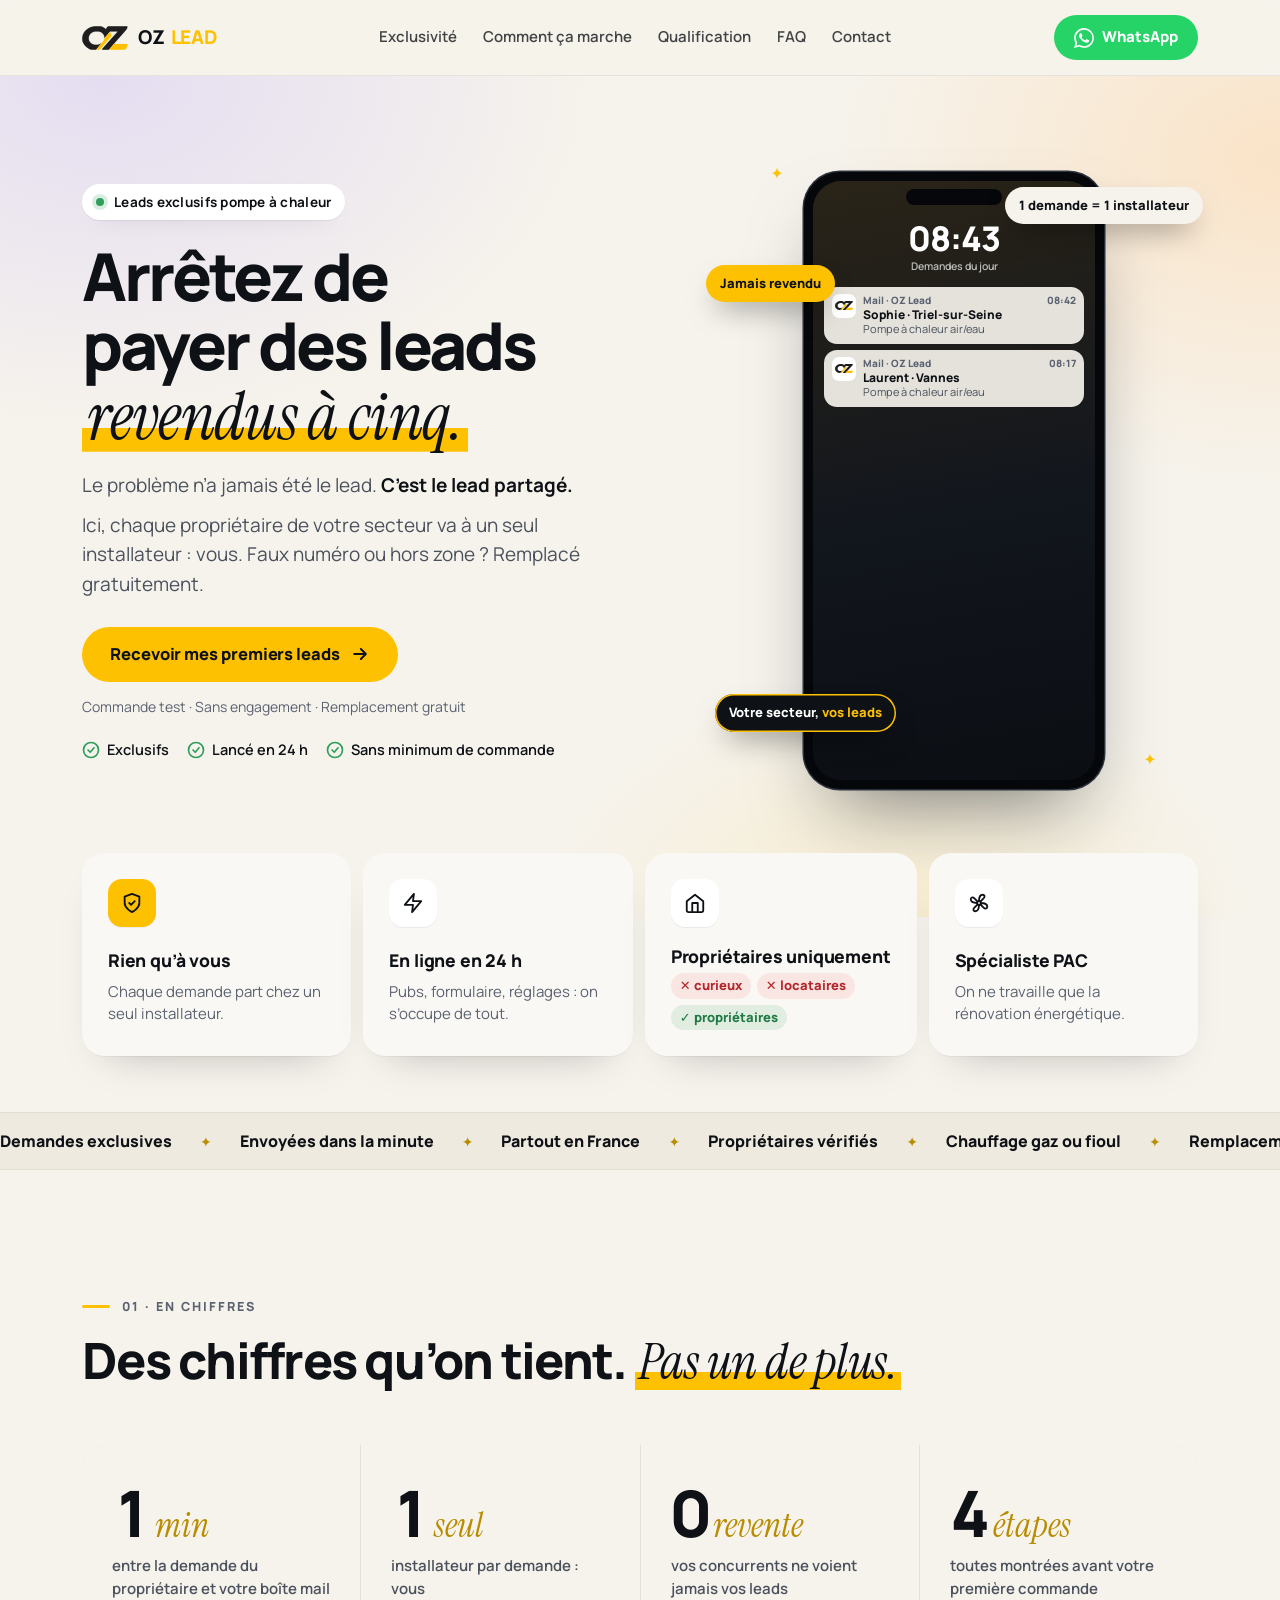
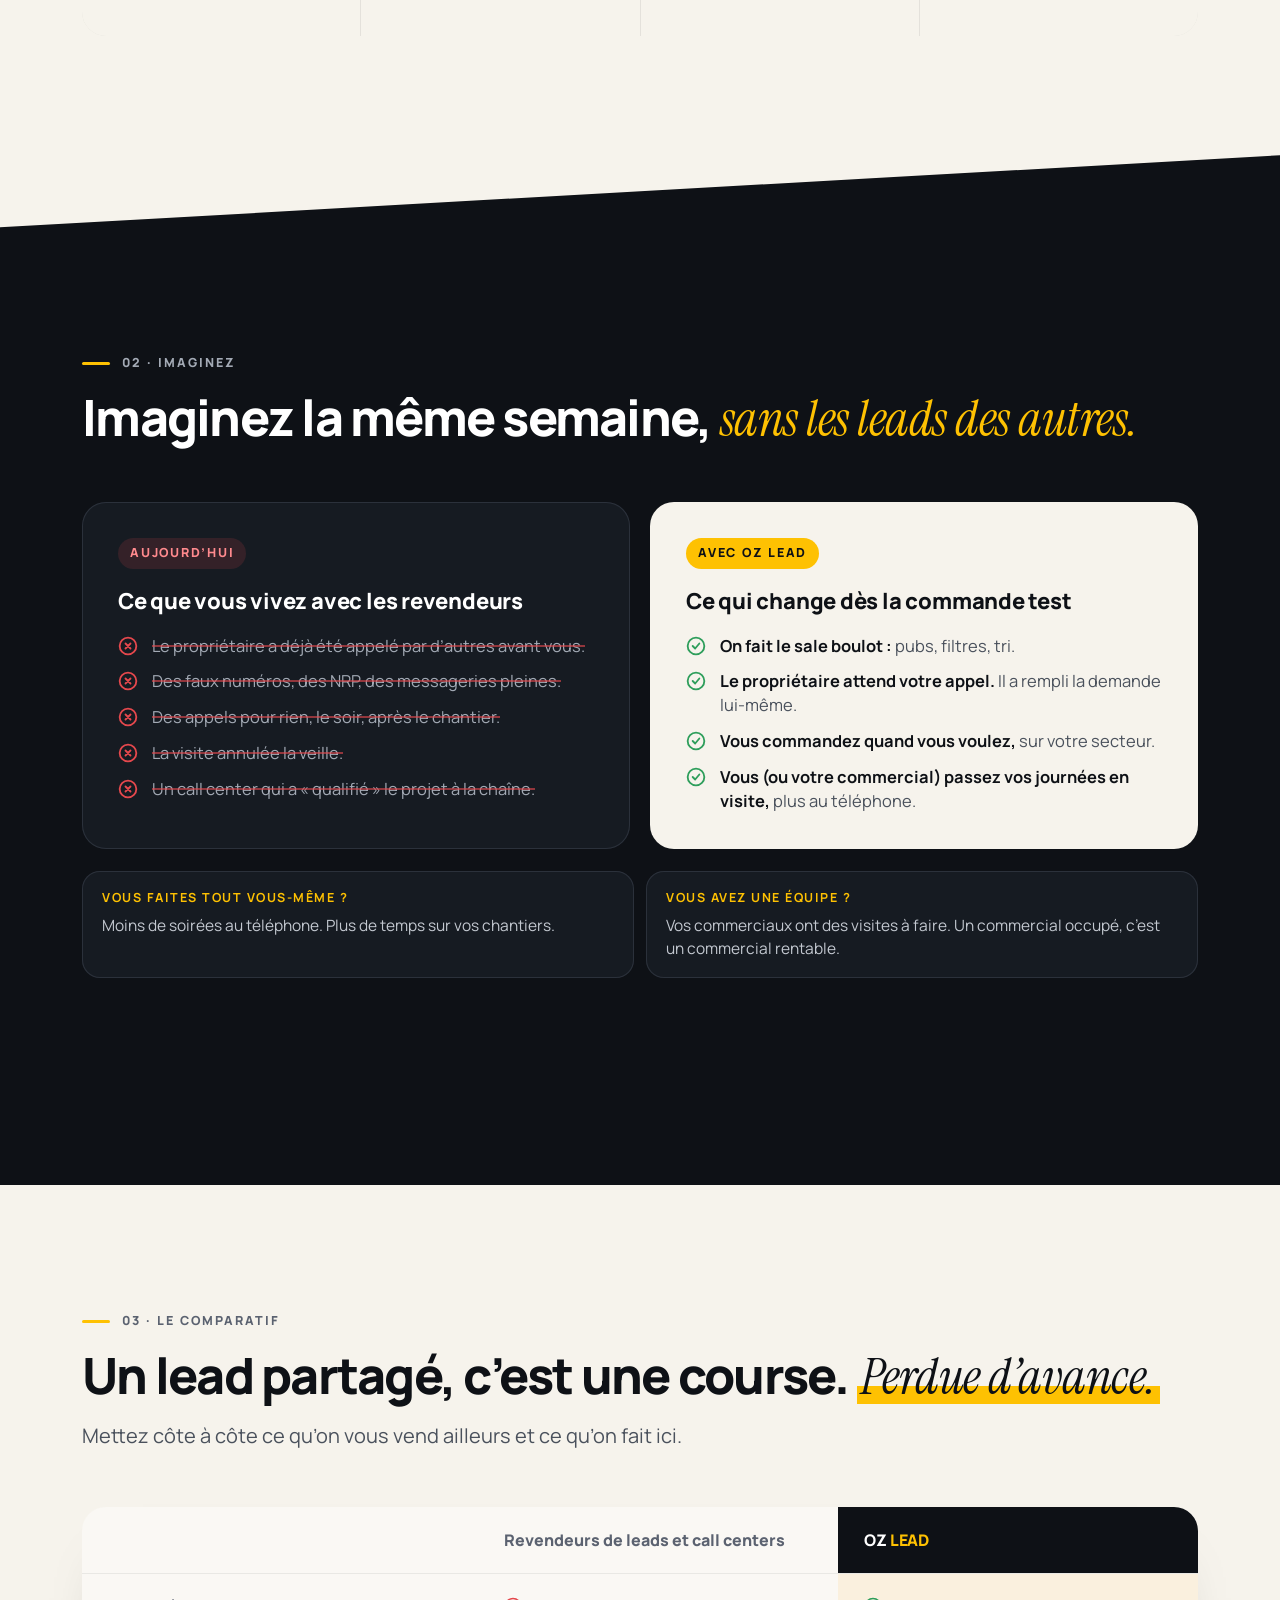
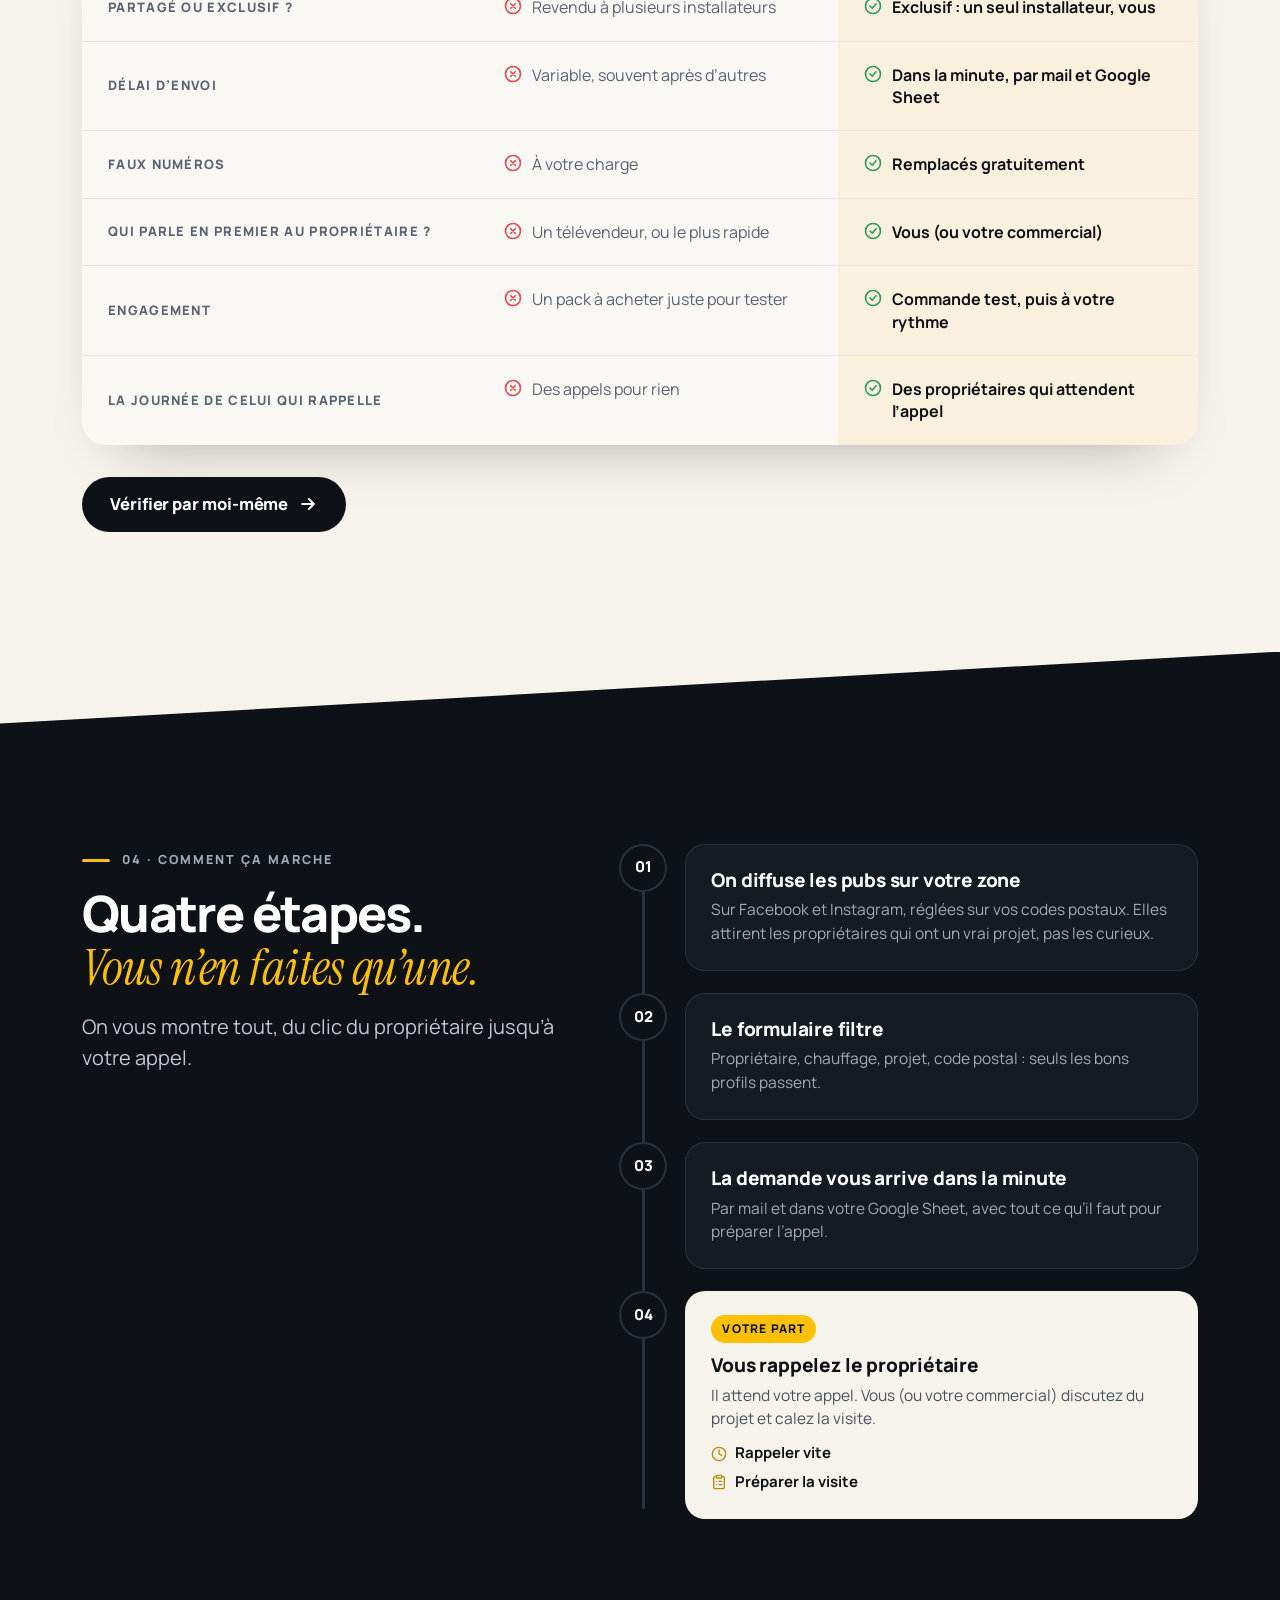
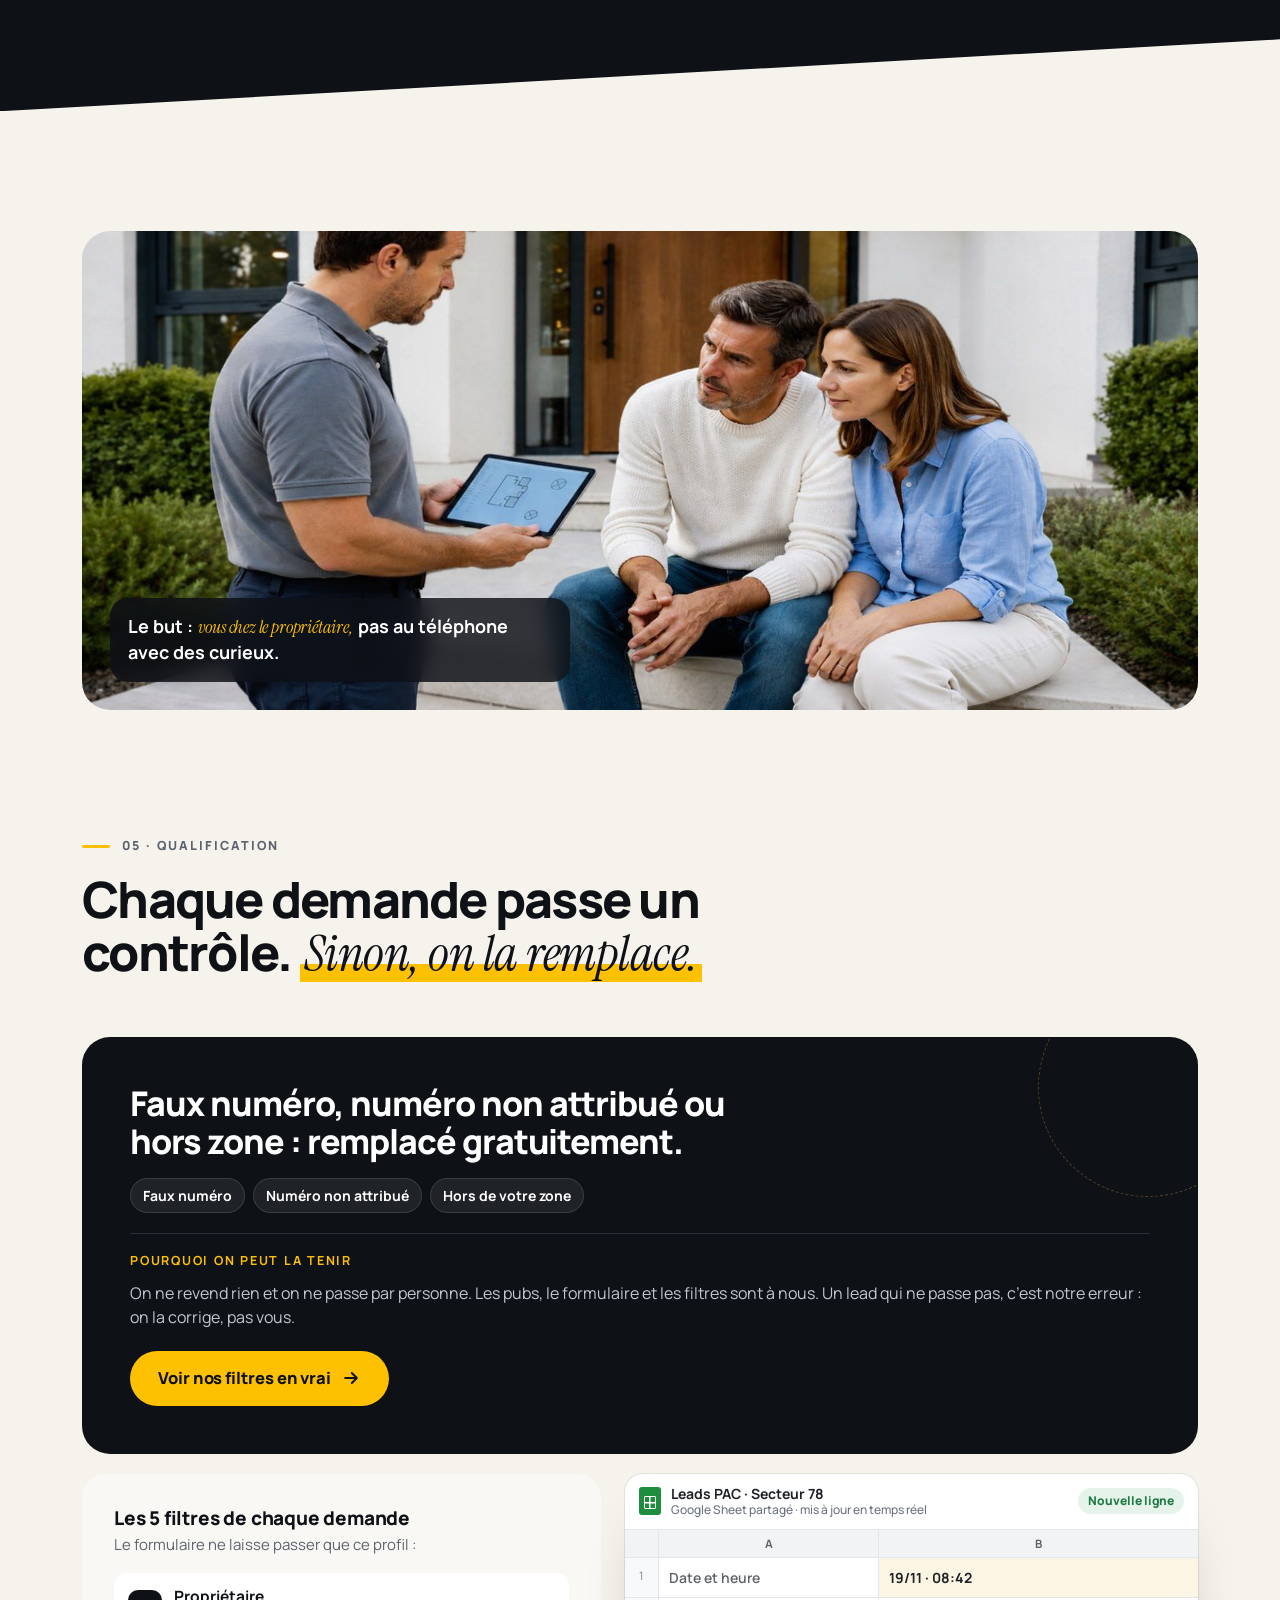
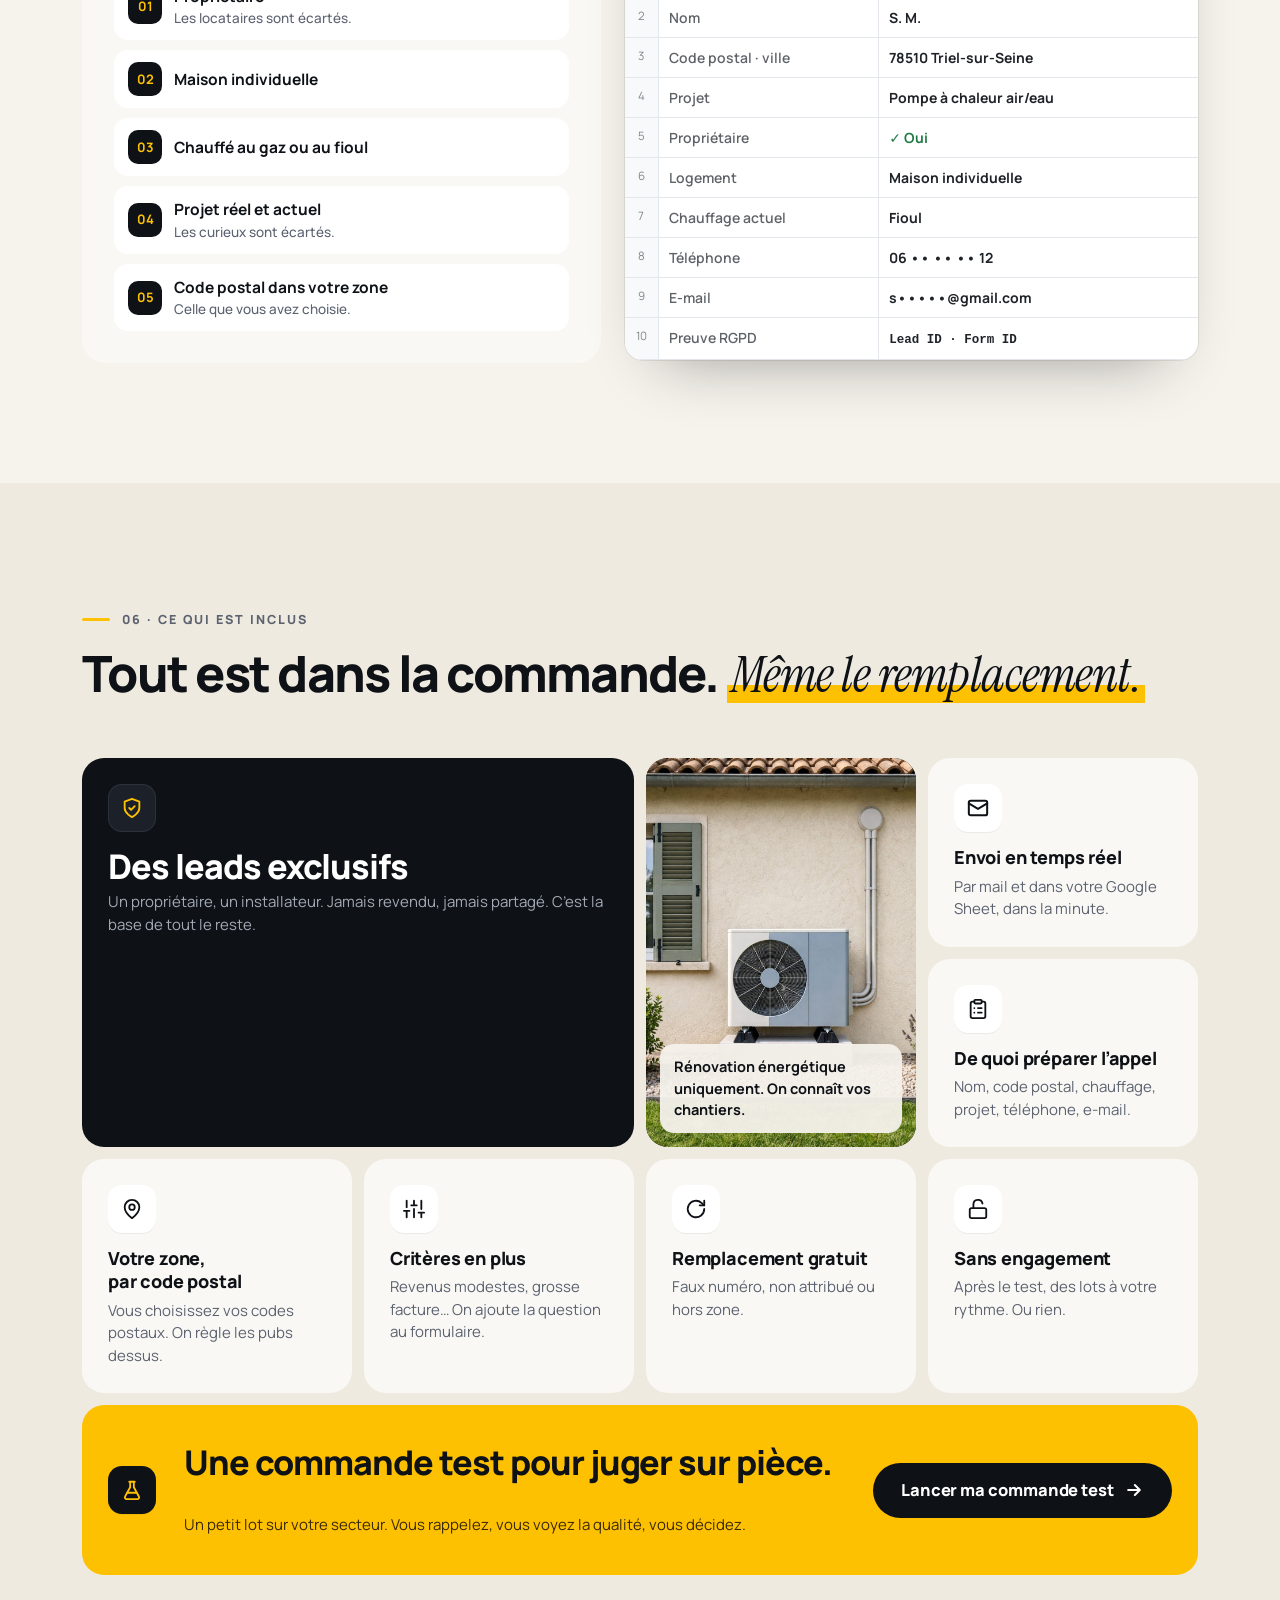
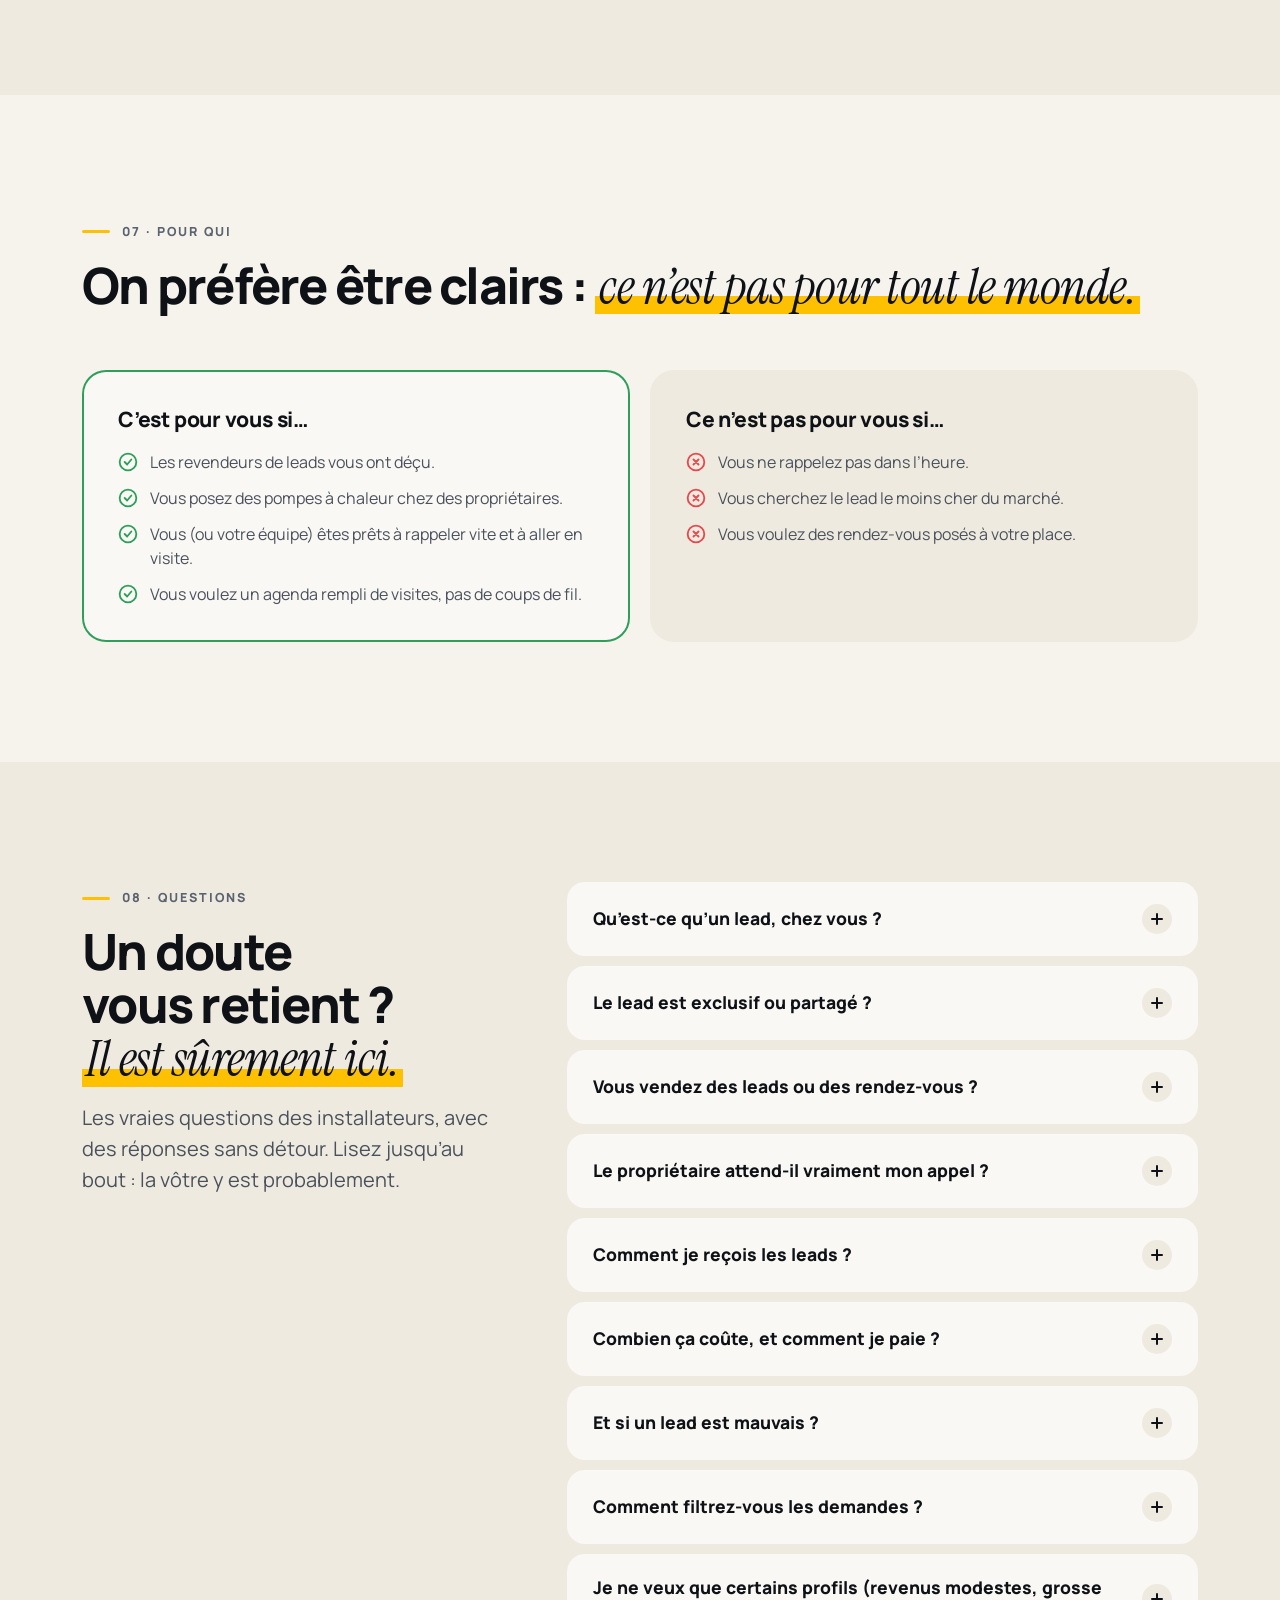
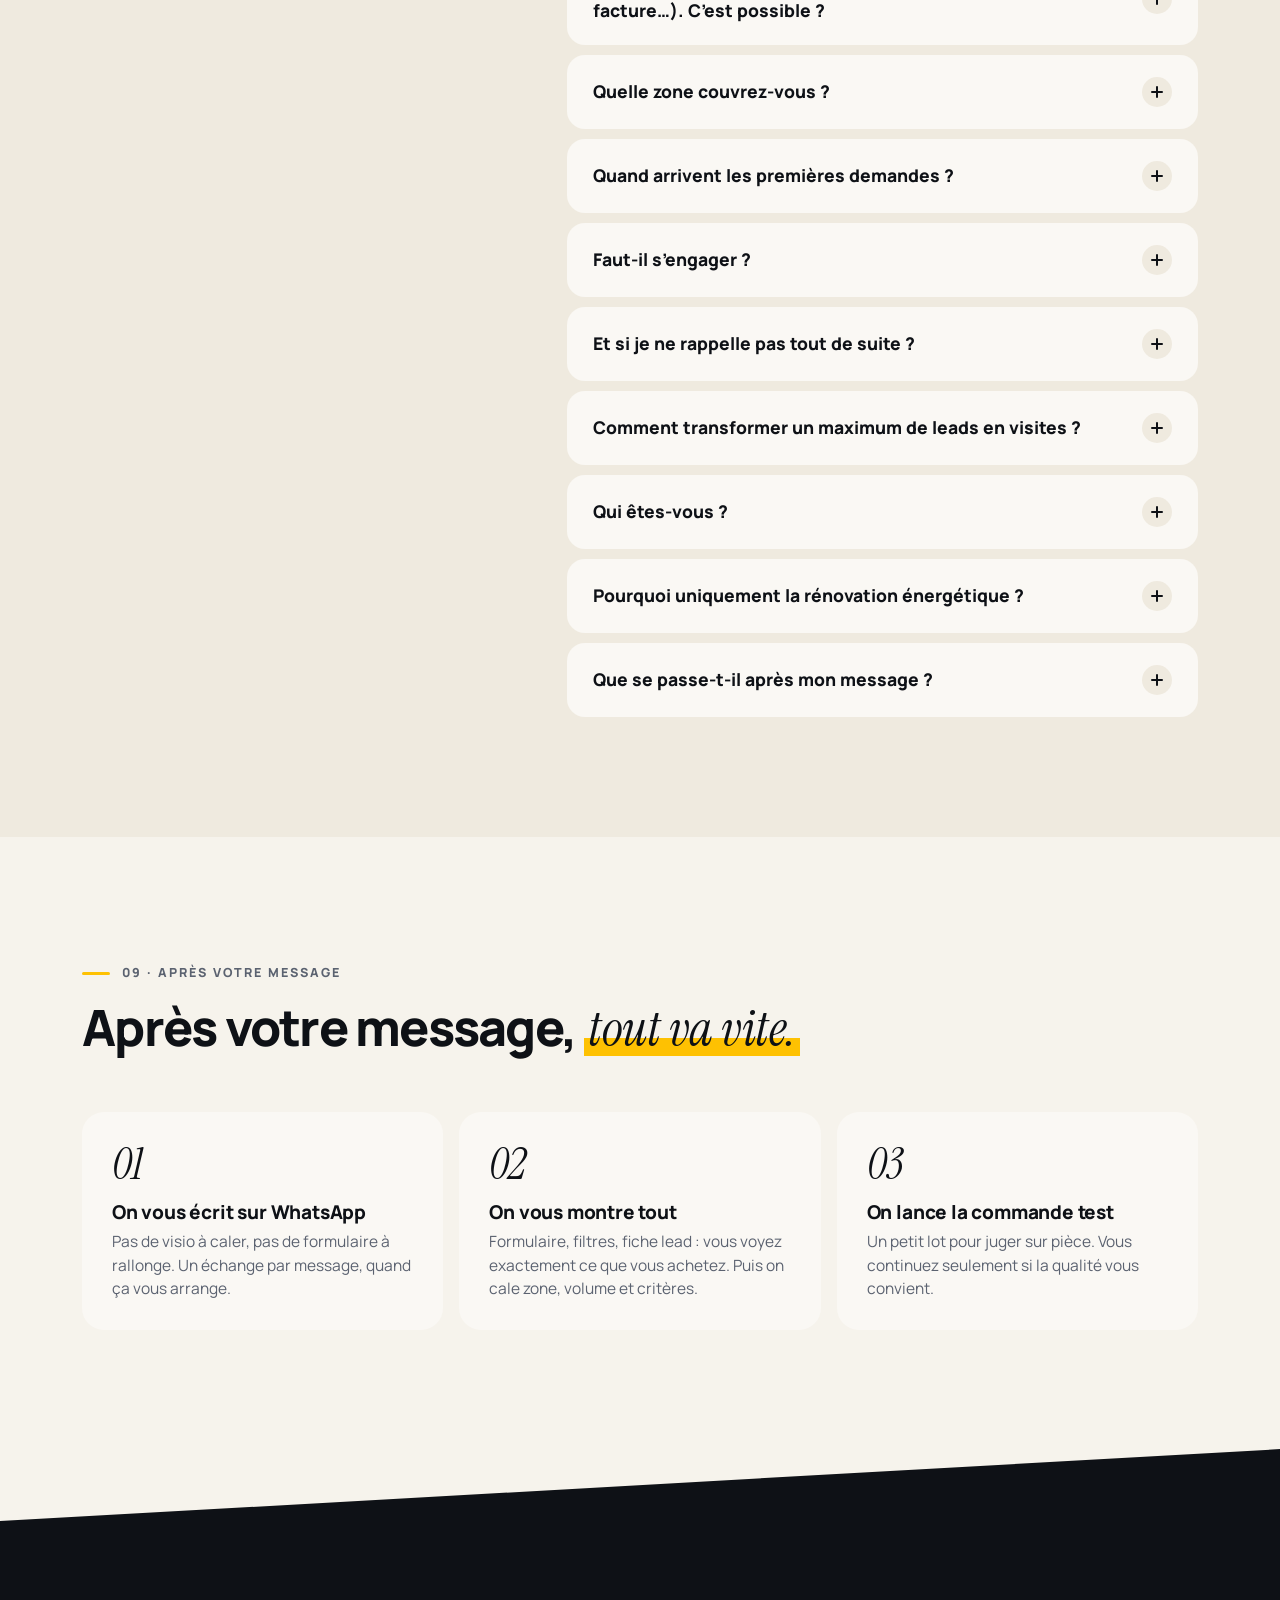
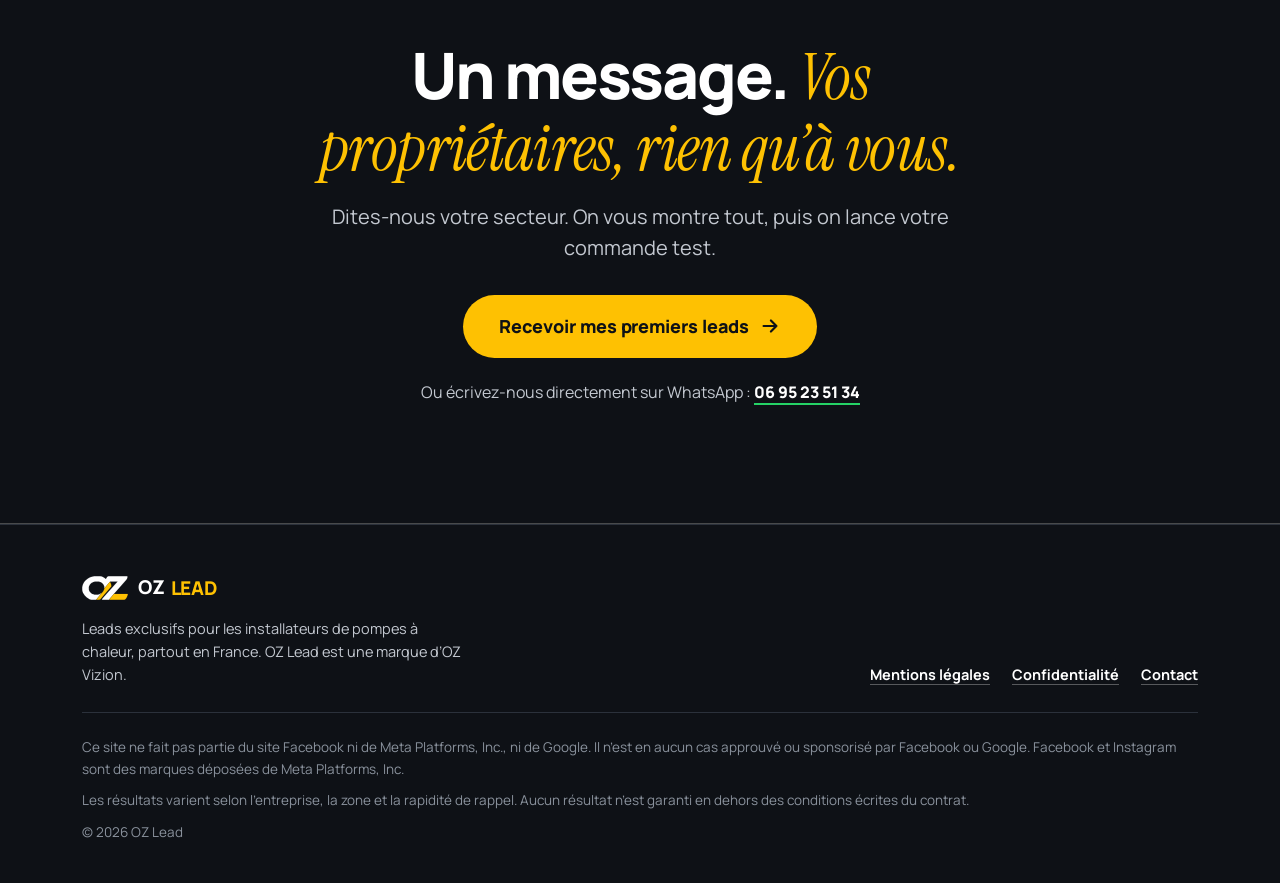
==== commit 522591ee: "OZ Lead : nouveau numéro 06 95 23 51 34 sur l'accueil Co-Authored-By: Claude Opus 5.5 <noreply@anthr" ====
--- a/lead/index.html
+++ b/lead/index.html
@@ -17,36 +17,31 @@
 <link href="assets/favicon.svg" rel="icon" type="image/svg+xml"/>
 <link as="font" crossorigin="" href="assets/fonts/manrope.woff2" rel="preload" type="font/woff2"/>
 <link as="font" crossorigin="" href="assets/fonts/instrument-serif-italic.woff2" rel="preload" type="font/woff2"/>
-<link href="assets/style.css" rel="stylesheet"/>
+<link href="assets/style.css?v=2" rel="stylesheet"/>
 <script>document.documentElement.classList.remove('no-js')</script>
 </head>
 <body class="has-mbar">
 <svg aria-hidden="true" height="0" style="position:absolute" width="0">
 <defs>
-<symbol fill="none" id="i-arrow" stroke="currentColor" stroke-linecap="round" stroke-linejoin="round" stroke-width="2.4" viewbox="0 0 24 24"><path d="M5 12h14M13 6l6 6-6 6"></path></symbol>
-<symbol fill="none" id="i-check" stroke="currentColor" stroke-linecap="round" stroke-linejoin="round" stroke-width="2.4" viewbox="0 0 24 24"><path d="M20 6 9 17l-5-5"></path></symbol>
-<symbol fill="none" id="i-check-c" stroke="currentColor" stroke-linecap="round" stroke-linejoin="round" stroke-width="2.2" viewbox="0 0 24 24"><circle cx="12" cy="12" r="10"></circle><path d="m8 12 3 3 5-6"></path></symbol>
-<symbol fill="none" id="i-x-c" stroke="currentColor" stroke-linecap="round" stroke-linejoin="round" stroke-width="2.2" viewbox="0 0 24 24"><circle cx="12" cy="12" r="10"></circle><path d="m15 9-6 6M9 9l6 6"></path></symbol>
-<symbol fill="none" id="i-x" stroke="currentColor" stroke-linecap="round" stroke-linejoin="round" stroke-width="2.6" viewbox="0 0 24 24"><path d="M18 6 6 18M6 6l12 12"></path></symbol>
-<symbol fill="none" id="i-mail" stroke="currentColor" stroke-linecap="round" stroke-linejoin="round" stroke-width="2.2" viewbox="0 0 24 24"><rect height="16" rx="2" width="20" x="2" y="4"></rect><path d="m22 7-10 6L2 7"></path></symbol>
-<symbol fill="none" id="i-shield" stroke="currentColor" stroke-linecap="round" stroke-linejoin="round" stroke-width="2" viewbox="0 0 24 24"><path d="M12 22s8-4 8-10V5l-8-3-8 3v7c0 6 8 10 8 10z"></path><path d="m9 12 2 2 4-4"></path></symbol>
-<symbol fill="none" id="i-zap" stroke="currentColor" stroke-linecap="round" stroke-linejoin="round" stroke-width="2" viewbox="0 0 24 24"><path d="M13 2 3 14h9l-1 8 10-12h-9l1-8z"></path></symbol>
-<symbol fill="none" id="i-home" stroke="currentColor" stroke-linecap="round" stroke-linejoin="round" stroke-width="2" viewbox="0 0 24 24"><path d="m3 10 9-7 9 7v10a2 2 0 0 1-2 2H5a2 2 0 0 1-2-2z"></path><path d="M9 22V12h6v10"></path></symbol>
-<symbol fill="none" id="i-fan" stroke="currentColor" stroke-linecap="round" stroke-linejoin="round" stroke-width="2" viewbox="0 0 24 24"><circle cx="12" cy="12" r="2"></circle><path d="M12 10c0-4 1-7 4-7 2 0 3 2 1 4l-3 3M14 12c4 0 7 1 7 4 0 2-2 3-4 1l-3-3M12 14c0 4-1 7-4 7-2 0-3-2-1-4l3-3M10 12c-4 0-7-1-7-4 0-2 2-3 4-1l3 3"></path></symbol>
-<symbol fill="none" id="i-pin" stroke="currentColor" stroke-linecap="round" stroke-linejoin="round" stroke-width="2" viewbox="0 0 24 24"><path d="M20 10c0 6-8 12-8 12s-8-6-8-12a8 8 0 0 1 16 0z"></path><circle cx="12" cy="10" r="3"></circle></symbol>
-<symbol fill="none" id="i-sliders" stroke="currentColor" stroke-linecap="round" stroke-linejoin="round" stroke-width="2" viewbox="0 0 24 24"><path d="M4 21v-7M4 10V3M12 21v-9M12 8V3M20 21v-5M20 12V3M1 14h6M9 8h6M17 16h6"></path></symbol>
-<symbol fill="none" id="i-refresh" stroke="currentColor" stroke-linecap="round" stroke-linejoin="round" stroke-width="2" viewbox="0 0 24 24"><path d="M21 12a9 9 0 1 1-3-6.7L21 8"></path><path d="M21 3v5h-5"></path></symbol>
-<symbol fill="none" id="i-flask" stroke="currentColor" stroke-linecap="round" stroke-linejoin="round" stroke-width="2" viewbox="0 0 24 24"><path d="M9 3h6M10 3v6L4.5 19A2 2 0 0 0 6.2 22h11.6a2 2 0 0 0 1.7-3L14 9V3"></path><path d="M7 15h10"></path></symbol>
-<symbol fill="none" id="i-unlock" stroke="currentColor" stroke-linecap="round" stroke-linejoin="round" stroke-width="2" viewbox="0 0 24 24"><rect height="11" rx="2" width="18" x="3" y="11"></rect><path d="M7 11V7a5 5 0 0 1 9.9-1"></path></symbol>
-<symbol fill="none" id="i-phone" stroke="currentColor" stroke-linecap="round" stroke-linejoin="round" stroke-width="2" viewbox="0 0 24 24"><path d="M22 16.9v3a2 2 0 0 1-2.2 2 19.8 19.8 0 0 1-8.6-3.1 19.5 19.5 0 0 1-6-6A19.8 19.8 0 0 1 2.1 4.2 2 2 0 0 1 4.1 2h3a2 2 0 0 1 2 1.7c.1.9.4 1.8.7 2.7a2 2 0 0 1-.5 2.1L8 9.8a16 16 0 0 0 6 6l1.3-1.3a2 2 0 0 1 2.1-.4c.9.3 1.8.6 2.7.7a2 2 0 0 1 1.7 2z"></path></symbol>
-<symbol fill="none" id="i-clip" stroke="currentColor" stroke-linecap="round" stroke-linejoin="round" stroke-width="2" viewbox="0 0 24 24"><rect height="4" rx="1" width="8" x="8" y="2"></rect><path d="M16 4h2a2 2 0 0 1 2 2v14a2 2 0 0 1-2 2H6a2 2 0 0 1-2-2V6a2 2 0 0 1 2-2h2"></path><path d="M12 11h4M12 16h4M8 11h.01M8 16h.01"></path></symbol>
-<symbol fill="none" id="i-sheet" stroke="currentColor" stroke-linecap="round" stroke-linejoin="round" stroke-width="2" viewbox="0 0 24 24"><rect height="18" rx="2" width="18" x="3" y="3"></rect><path d="M3 9h18M3 15h18M9 3v18"></path></symbol>
-<symbol fill="none" id="i-clock" stroke="currentColor" stroke-linecap="round" stroke-linejoin="round" stroke-width="2" viewbox="0 0 24 24"><circle cx="12" cy="12" r="10"></circle><path d="M12 6v6l4 2"></path></symbol>
-<symbol fill="none" id="i-msg" stroke="currentColor" stroke-linecap="round" stroke-linejoin="round" stroke-width="2" viewbox="0 0 24 24"><path d="M21 11.5a8.4 8.4 0 0 1-12.4 7.4L3 21l2.1-5.6A8.4 8.4 0 1 1 21 11.5z"></path></symbol>
-<symbol fill="none" id="i-eye" stroke="currentColor" stroke-linecap="round" stroke-linejoin="round" stroke-width="2" viewbox="0 0 24 24"><path d="M2 12s3.5-7 10-7 10 7 10 7-3.5 7-10 7S2 12 2 12z"></path><circle cx="12" cy="12" r="3"></circle></symbol>
-<symbol fill="none" id="i-mega" stroke="currentColor" stroke-linecap="round" stroke-linejoin="round" stroke-width="2" viewbox="0 0 24 24"><path d="m3 11 18-5v12L3 13v-2z"></path><path d="M11.6 16.8a3 3 0 1 1-5.8-1.6"></path></symbol>
-<symbol fill="none" id="i-filter" stroke="currentColor" stroke-linecap="round" stroke-linejoin="round" stroke-width="2" viewbox="0 0 24 24"><path d="M22 3H2l8 9.5V19l4 2v-8.5L22 3z"></path></symbol>
-<symbol fill="currentColor" id="i-wa" viewbox="0 0 24 24"><path d="M17.472 14.382c-.297-.149-1.758-.867-2.03-.967-.273-.099-.471-.148-.67.15-.197.297-.767.966-.94 1.164-.173.199-.347.223-.644.075-.297-.15-1.255-.463-2.39-1.475-.883-.788-1.48-1.761-1.653-2.059-.173-.297-.018-.458.13-.606.134-.133.298-.347.446-.52.149-.174.198-.298.298-.497.099-.198.05-.371-.025-.52-.075-.149-.669-1.612-.916-2.207-.242-.579-.487-.5-.669-.51-.173-.008-.371-.01-.57-.01-.198 0-.52.074-.792.372-.272.297-1.04 1.016-1.04 2.479 0 1.462 1.065 2.875 1.213 3.074.149.198 2.096 3.2 5.077 4.487.709.306 1.262.489 1.694.625.712.227 1.36.195 1.871.118.571-.085 1.758-.719 2.006-1.413.248-.694.248-1.289.173-1.413-.074-.124-.272-.198-.57-.347m-5.421 7.403h-.004a9.87 9.87 0 0 1-5.031-1.378l-.361-.214-3.741.982.998-3.648-.235-.374a9.86 9.86 0 0 1-1.51-5.26c.001-5.45 4.436-9.884 9.888-9.884 2.64 0 5.122 1.03 6.988 2.898a9.825 9.825 0 0 1 2.893 6.994c-.003 5.45-4.437 9.884-9.885 9.884m8.413-18.297A11.815 11.815 0 0 0 12.05 0C5.495 0 .16 5.335.157 11.892c0 2.096.547 4.142 1.588 5.945L.057 24l6.305-1.654a11.882 11.882 0 0 0 5.683 1.448h.005c6.554 0 11.89-5.335 11.893-11.893a11.821 11.821 0 0 0-3.48-8.413z"></path></symbol>
+<symbol fill="none" id="i-arrow" stroke="currentColor" stroke-linecap="round" stroke-linejoin="round" stroke-width="2.4" viewBox="0 0 24 24"><path d="M5 12h14M13 6l6 6-6 6"></path></symbol>
+<symbol fill="none" id="i-check" stroke="currentColor" stroke-linecap="round" stroke-linejoin="round" stroke-width="2.4" viewBox="0 0 24 24"><path d="M20 6 9 17l-5-5"></path></symbol>
+<symbol fill="none" id="i-check-c" stroke="currentColor" stroke-linecap="round" stroke-linejoin="round" stroke-width="2.2" viewBox="0 0 24 24"><circle cx="12" cy="12" r="10"></circle><path d="m8 12 3 3 5-6"></path></symbol>
+<symbol fill="none" id="i-x-c" stroke="currentColor" stroke-linecap="round" stroke-linejoin="round" stroke-width="2.2" viewBox="0 0 24 24"><circle cx="12" cy="12" r="10"></circle><path d="m15 9-6 6M9 9l6 6"></path></symbol>
+<symbol fill="none" id="i-x" stroke="currentColor" stroke-linecap="round" stroke-linejoin="round" stroke-width="2.6" viewBox="0 0 24 24"><path d="M18 6 6 18M6 6l12 12"></path></symbol>
+<symbol fill="none" id="i-mail" stroke="currentColor" stroke-linecap="round" stroke-linejoin="round" stroke-width="2.2" viewBox="0 0 24 24"><rect height="16" rx="2" width="20" x="2" y="4"></rect><path d="m22 7-10 6L2 7"></path></symbol>
+<symbol fill="none" id="i-shield" stroke="currentColor" stroke-linecap="round" stroke-linejoin="round" stroke-width="2" viewBox="0 0 24 24"><path d="M12 22s8-4 8-10V5l-8-3-8 3v7c0 6 8 10 8 10z"></path><path d="m9 12 2 2 4-4"></path></symbol>
+<symbol fill="none" id="i-zap" stroke="currentColor" stroke-linecap="round" stroke-linejoin="round" stroke-width="2" viewBox="0 0 24 24"><path d="M13 2 3 14h9l-1 8 10-12h-9l1-8z"></path></symbol>
+<symbol fill="none" id="i-home" stroke="currentColor" stroke-linecap="round" stroke-linejoin="round" stroke-width="2" viewBox="0 0 24 24"><path d="m3 10 9-7 9 7v10a2 2 0 0 1-2 2H5a2 2 0 0 1-2-2z"></path><path d="M9 22V12h6v10"></path></symbol>
+<symbol fill="none" id="i-fan" stroke="currentColor" stroke-linecap="round" stroke-linejoin="round" stroke-width="2" viewBox="0 0 24 24"><circle cx="12" cy="12" r="2"></circle><path d="M12 10c0-4 1-7 4-7 2 0 3 2 1 4l-3 3M14 12c4 0 7 1 7 4 0 2-2 3-4 1l-3-3M12 14c0 4-1 7-4 7-2 0-3-2-1-4l3-3M10 12c-4 0-7-1-7-4 0-2 2-3 4-1l3 3"></path></symbol>
+<symbol fill="none" id="i-pin" stroke="currentColor" stroke-linecap="round" stroke-linejoin="round" stroke-width="2" viewBox="0 0 24 24"><path d="M20 10c0 6-8 12-8 12s-8-6-8-12a8 8 0 0 1 16 0z"></path><circle cx="12" cy="10" r="3"></circle></symbol>
+<symbol fill="none" id="i-sliders" stroke="currentColor" stroke-linecap="round" stroke-linejoin="round" stroke-width="2" viewBox="0 0 24 24"><path d="M4 21v-7M4 10V3M12 21v-9M12 8V3M20 21v-5M20 12V3M1 14h6M9 8h6M17 16h6"></path></symbol>
+<symbol fill="none" id="i-refresh" stroke="currentColor" stroke-linecap="round" stroke-linejoin="round" stroke-width="2" viewBox="0 0 24 24"><path d="M21 12a9 9 0 1 1-3-6.7L21 8"></path><path d="M21 3v5h-5"></path></symbol>
+<symbol fill="none" id="i-flask" stroke="currentColor" stroke-linecap="round" stroke-linejoin="round" stroke-width="2" viewBox="0 0 24 24"><path d="M9 3h6M10 3v6L4.5 19A2 2 0 0 0 6.2 22h11.6a2 2 0 0 0 1.7-3L14 9V3"></path><path d="M7 15h10"></path></symbol>
+<symbol fill="none" id="i-unlock" stroke="currentColor" stroke-linecap="round" stroke-linejoin="round" stroke-width="2" viewBox="0 0 24 24"><rect height="11" rx="2" width="18" x="3" y="11"></rect><path d="M7 11V7a5 5 0 0 1 9.9-1"></path></symbol>
+<symbol fill="none" id="i-phone" stroke="currentColor" stroke-linecap="round" stroke-linejoin="round" stroke-width="2" viewBox="0 0 24 24"><path d="M22 16.9v3a2 2 0 0 1-2.2 2 19.8 19.8 0 0 1-8.6-3.1 19.5 19.5 0 0 1-6-6A19.8 19.8 0 0 1 2.1 4.2 2 2 0 0 1 4.1 2h3a2 2 0 0 1 2 1.7c.1.9.4 1.8.7 2.7a2 2 0 0 1-.5 2.1L8 9.8a16 16 0 0 0 6 6l1.3-1.3a2 2 0 0 1 2.1-.4c.9.3 1.8.6 2.7.7a2 2 0 0 1 1.7 2z"></path></symbol>
+<symbol fill="none" id="i-clip" stroke="currentColor" stroke-linecap="round" stroke-linejoin="round" stroke-width="2" viewBox="0 0 24 24"><rect height="4" rx="1" width="8" x="8" y="2"></rect><path d="M16 4h2a2 2 0 0 1 2 2v14a2 2 0 0 1-2 2H6a2 2 0 0 1-2-2V6a2 2 0 0 1 2-2h2"></path><path d="M12 11h4M12 16h4M8 11h.01M8 16h.01"></path></symbol>
+<symbol fill="none" id="i-clock" stroke="currentColor" stroke-linecap="round" stroke-linejoin="round" stroke-width="2" viewBox="0 0 24 24"><circle cx="12" cy="12" r="10"></circle><path d="M12 6v6l4 2"></path></symbol>
+<symbol fill="currentColor" id="i-wa" viewBox="0 0 24 24"><path d="M17.472 14.382c-.297-.149-1.758-.867-2.03-.967-.273-.099-.471-.148-.67.15-.197.297-.767.966-.94 1.164-.173.199-.347.223-.644.075-.297-.15-1.255-.463-2.39-1.475-.883-.788-1.48-1.761-1.653-2.059-.173-.297-.018-.458.13-.606.134-.133.298-.347.446-.52.149-.174.198-.298.298-.497.099-.198.05-.371-.025-.52-.075-.149-.669-1.612-.916-2.207-.242-.579-.487-.5-.669-.51-.173-.008-.371-.01-.57-.01-.198 0-.52.074-.792.372-.272.297-1.04 1.016-1.04 2.479 0 1.462 1.065 2.875 1.213 3.074.149.198 2.096 3.2 5.077 4.487.709.306 1.262.489 1.694.625.712.227 1.36.195 1.871.118.571-.085 1.758-.719 2.006-1.413.248-.694.248-1.289.173-1.413-.074-.124-.272-.198-.57-.347m-5.421 7.403h-.004a9.87 9.87 0 0 1-5.031-1.378l-.361-.214-3.741.982.998-3.648-.235-.374a9.86 9.86 0 0 1-1.51-5.26c.001-5.45 4.436-9.884 9.888-9.884 2.64 0 5.122 1.03 6.988 2.898a9.825 9.825 0 0 1 2.893 6.994c-.003 5.45-4.437 9.884-9.885 9.884m8.413-18.297A11.815 11.815 0 0 0 12.05 0C5.495 0 .16 5.335.157 11.892c0 2.096.547 4.142 1.588 5.945L.057 24l6.305-1.654a11.882 11.882 0 0 0 5.683 1.448h.005c6.554 0 11.89-5.335 11.893-11.893a11.821 11.821 0 0 0-3.48-8.413z"></path></symbol>
 </defs>
 </svg>
 <a class="sr-only" href="#main">Aller au contenu</a>
@@ -64,7 +59,7 @@
 </nav>
 <div class="topbar__right">
 <a class="topbar__contact" href="contact.html">Contact</a>
-<a aria-label="Écrire sur WhatsApp" class="btn btn--wa btn--top" href="https://wa.me/33620288502" rel="noopener" target="_blank">
+<a aria-label="Écrire sur WhatsApp" class="btn btn--wa btn--top" href="https://wa.me/33695235134" rel="noopener" target="_blank">
 <svg aria-hidden="true" class="wa-ico bounce"><use href="#i-wa"></use></svg><span class="wa-label">WhatsApp</span>
 </a>
 </div>
@@ -506,7 +501,7 @@
 <h2 id="t-final">Un message. <span class="hl">Vos propriétaires, rien qu’à&nbsp;vous.</span></h2>
 <p class="lead">Dites-nous votre secteur. On vous montre tout, puis on lance votre commande test.</p>
 <button class="btn btn--main" data-open="" type="button">Recevoir mes premiers&nbsp;leads <svg aria-hidden="true" class="arrow" height="22" width="22"><use href="#i-arrow"></use></svg></button>
-<p class="final__direct">Ou écrivez-nous directement sur WhatsApp&nbsp;: <a href="https://wa.me/33620288502?text=Bonjour%2C%20je%20suis%20int%C3%A9ress%C3%A9%20pour%20les%20leads%20exclusifs." rel="noopener" target="_blank">06&nbsp;20&nbsp;28&nbsp;85&nbsp;02</a></p>
+<p class="final__direct">Ou écrivez-nous directement sur WhatsApp&nbsp;: <a href="https://wa.me/33695235134?text=Bonjour%2C%20je%20suis%20int%C3%A9ress%C3%A9%20pour%20les%20leads%20exclusifs." rel="noopener" target="_blank">06&nbsp;95&nbsp;23&nbsp;51&nbsp;34</a></p>
 </div>
 </section>
 </main>
@@ -532,7 +527,7 @@
 </footer>
 <div aria-label="Actions rapides" class="mbar">
 <button class="btn btn--main" data-open="" type="button">Recevoir mes premiers&nbsp;leads</button>
-<a aria-label="Écrire sur WhatsApp" class="btn btn--wa" href="https://wa.me/33620288502?text=Bonjour%2C%20je%20suis%20int%C3%A9ress%C3%A9%20pour%20les%20leads%20exclusifs." rel="noopener" target="_blank"><svg aria-hidden="true" class="wa-ico bounce"><use href="#i-wa"></use></svg></a>
+<a aria-label="Écrire sur WhatsApp" class="btn btn--wa" href="https://wa.me/33695235134?text=Bonjour%2C%20je%20suis%20int%C3%A9ress%C3%A9%20pour%20les%20leads%20exclusifs." rel="noopener" target="_blank"><svg aria-hidden="true" class="wa-ico bounce"><use href="#i-wa"></use></svg></a>
 </div>
 <div aria-hidden="true" aria-labelledby="modal-title" aria-modal="true" class="modal" id="contact-modal" role="dialog">
 <div class="modal__overlay" data-close=""></div>
@@ -545,9 +540,9 @@
 <span class="option__tag">Contact direct</span>
 <h3>Écrivez-nous&nbsp;maintenant</h3>
 <p>On répond sur WhatsApp, de patron à patron.</p>
-<a class="bignum" href="tel:+33620288502">06&nbsp;20&nbsp;28&nbsp;85&nbsp;02</a>
-<a class="btn btn--wa" href="https://wa.me/33620288502?text=Bonjour%2C%20je%20suis%20int%C3%A9ress%C3%A9%20pour%20les%20leads%20exclusifs." rel="noopener" target="_blank"><svg aria-hidden="true" class="wa-ico bounce"><use href="#i-wa"></use></svg>Écrire sur&nbsp;WhatsApp</a>
-<a class="btn btn--ghost" href="tel:+33620288502"><svg aria-hidden="true" height="18" width="18"><use href="#i-phone"></use></svg>Appeler</a>
+<a class="bignum" href="tel:+33695235134">06&nbsp;95&nbsp;23&nbsp;51&nbsp;34</a>
+<a class="btn btn--wa" href="https://wa.me/33695235134?text=Bonjour%2C%20je%20suis%20int%C3%A9ress%C3%A9%20pour%20les%20leads%20exclusifs." rel="noopener" target="_blank"><svg aria-hidden="true" class="wa-ico bounce"><use href="#i-wa"></use></svg>Écrire sur&nbsp;WhatsApp</a>
+<a class="btn btn--ghost" href="tel:+33695235134"><svg aria-hidden="true" height="18" width="18"><use href="#i-phone"></use></svg>Appeler</a>
 </div>
 <div class="option">
 <span class="option__tag">Être rappelé</span>
